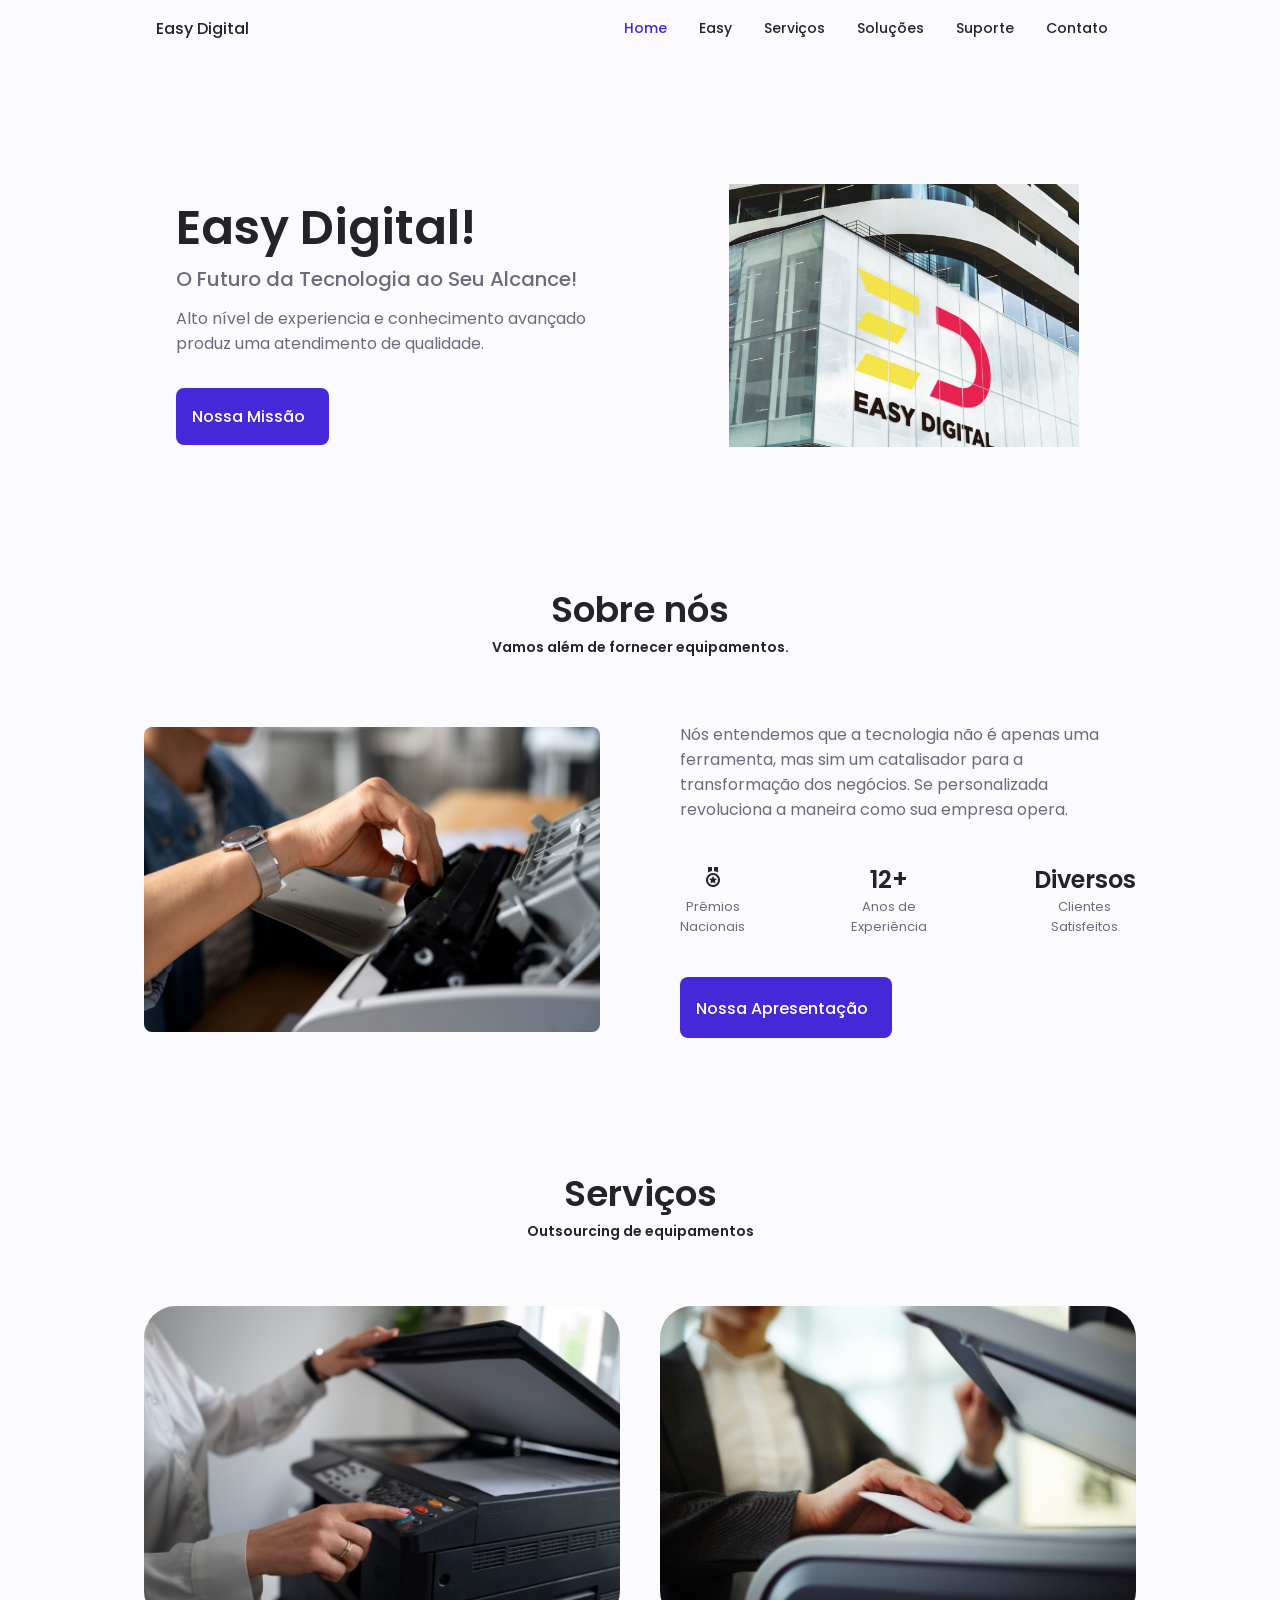
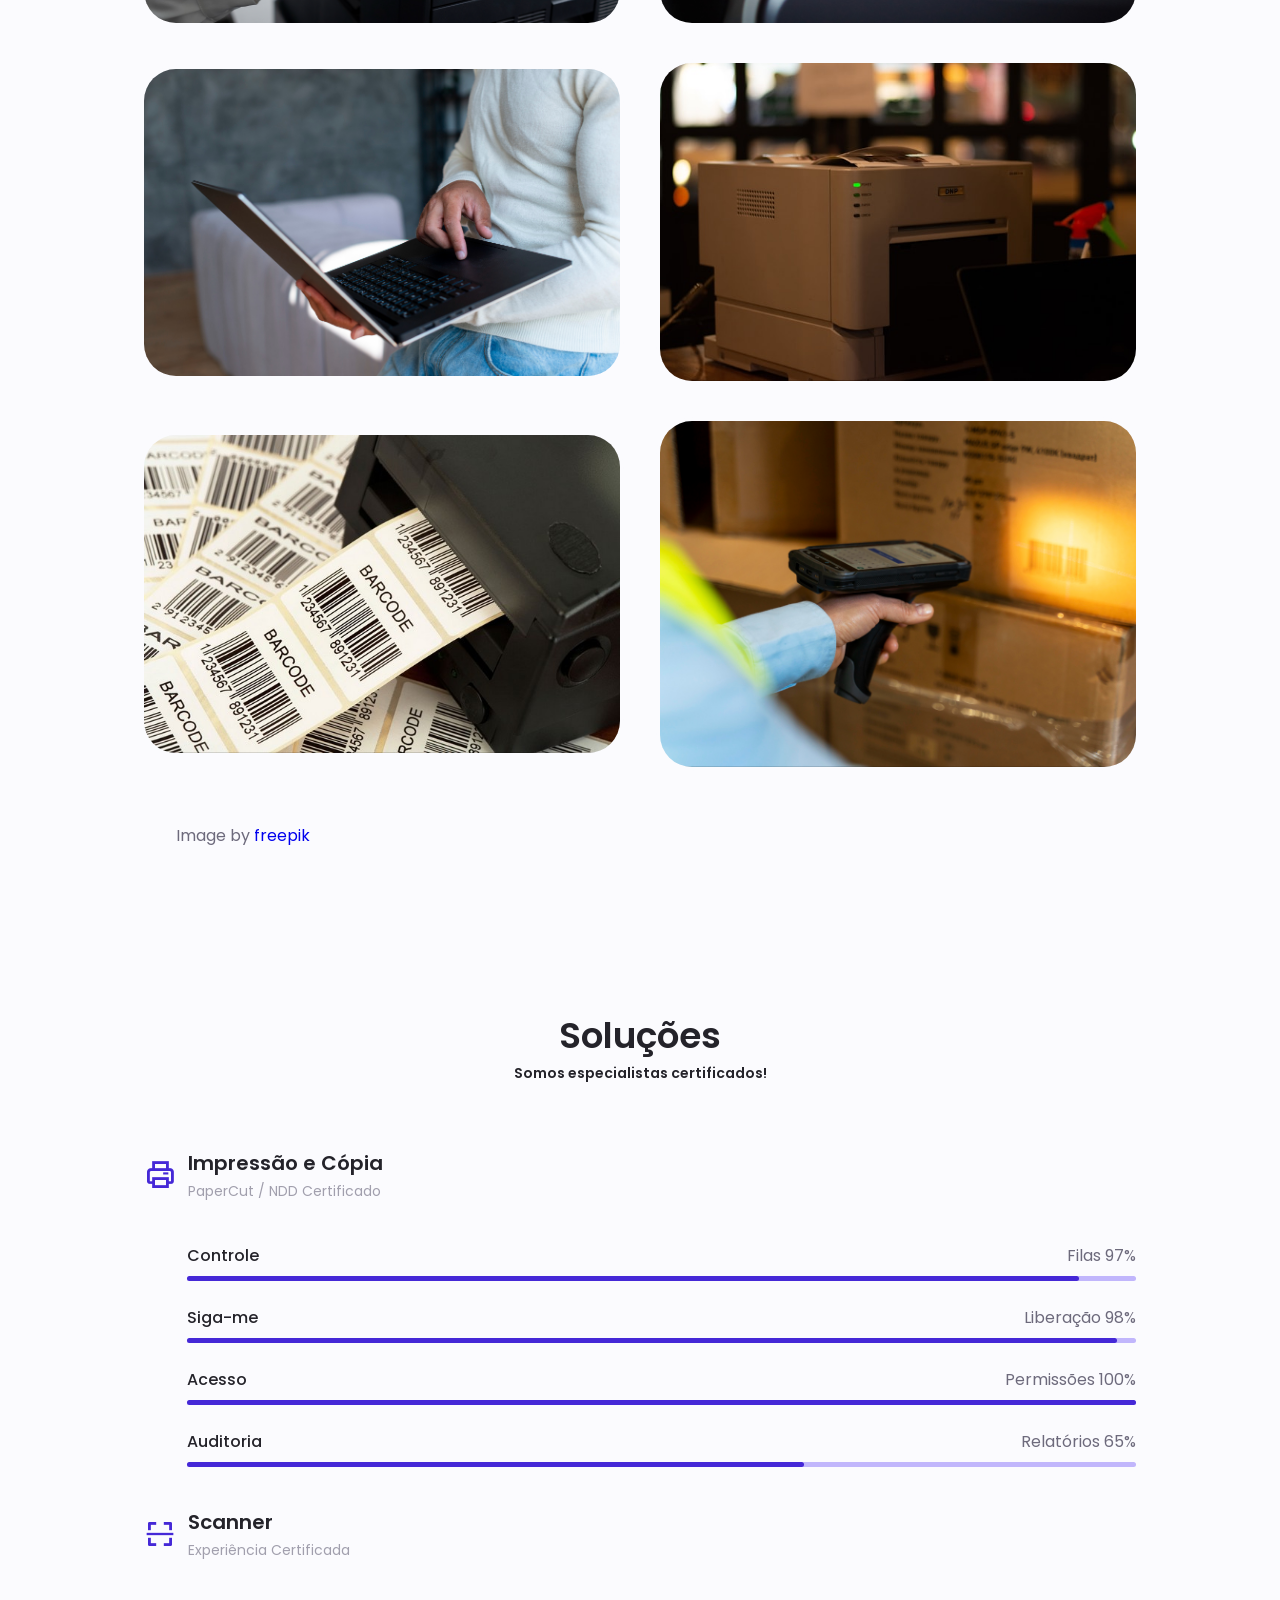
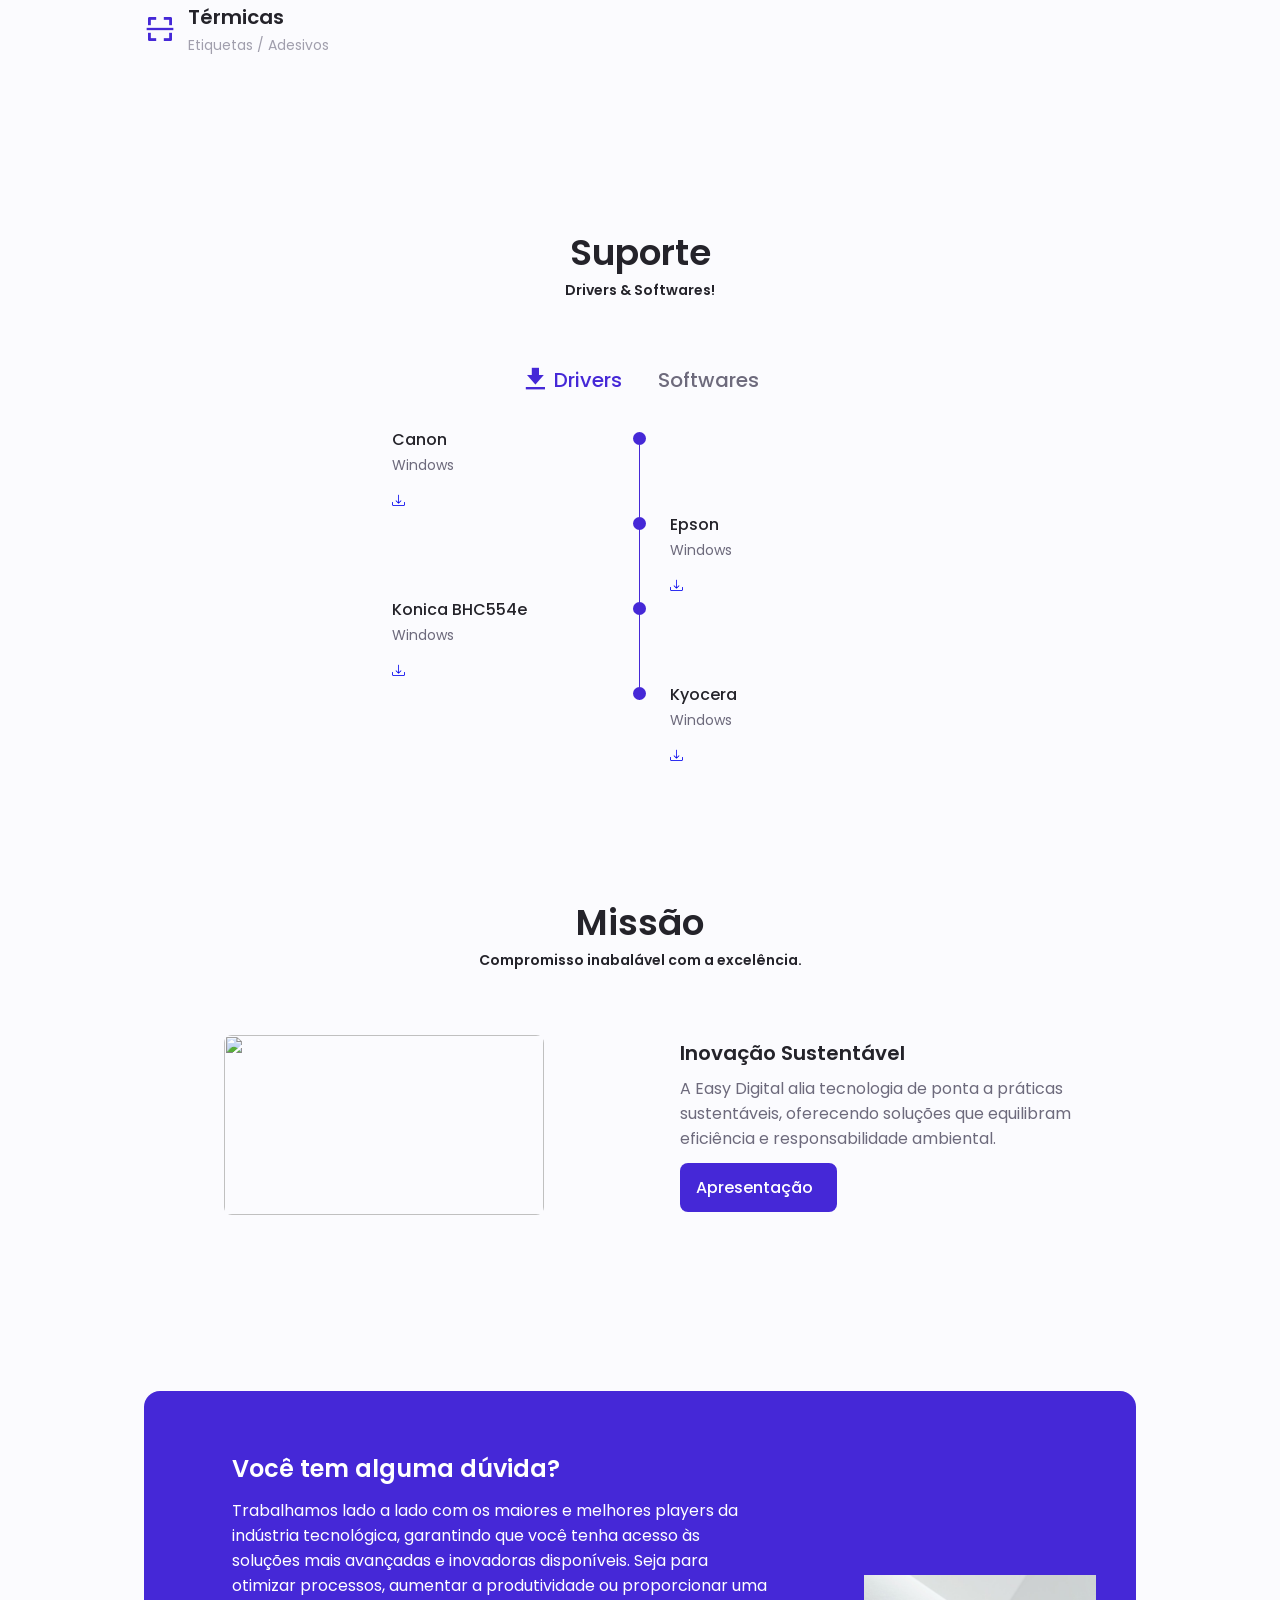
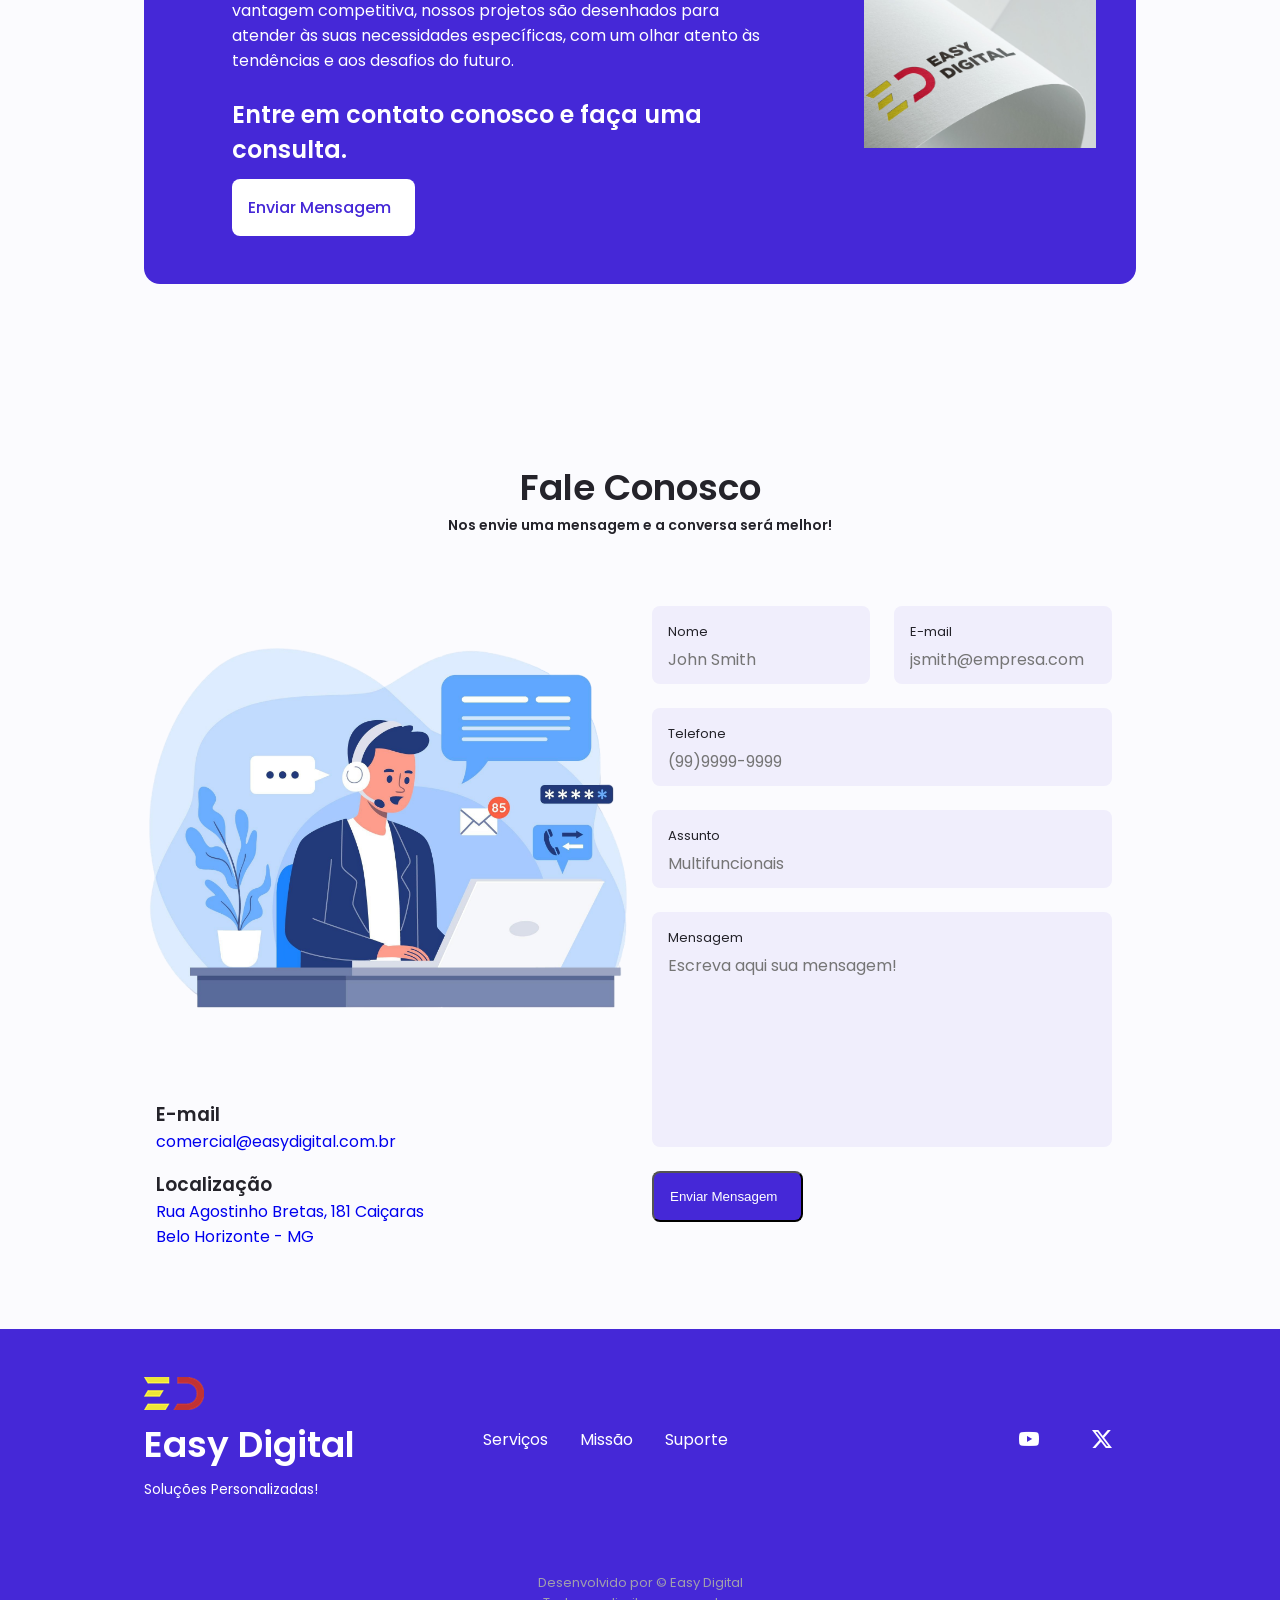
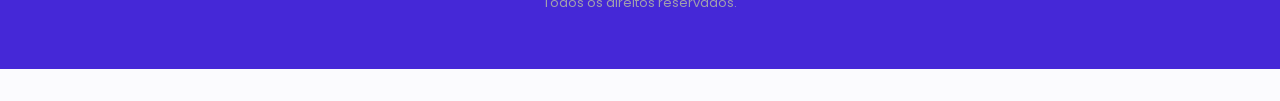
==== index.html @ 1db3d038 "Add files via upload" ====
<!DOCTYPE html>
<html lang="pt-br">

<head>
    <meta charset="UTF-8">
    <meta name="viewport" content="width=device-width, initial-scale=1.0">

    <!--==================== UNICONS - Bootstraps Icons & Boxicons ====================-->
    <link rel="stylesheet" href="https://unicons.iconscout.com/release/v4.0.0/css/line.css">
    <link rel="stylesheet" href="https://cdn.jsdelivr.net/npm/bootstrap-icons@1.11.3/font/bootstrap-icons.min.css" />
    <link rel="stylesheet" href="https://unpkg.com/boxicons@2.1.4/css/boxicons.min.css" />

    <!-- Scroll Reveal -->
    <script src="https://unpkg.com/scrollreveal"></script>

    <!--==================== SWIPER CSS ====================-->
    <link rel="stylesheet" href="assets/css/swiper-bundle.min.css">

    <!--==================== CSS ====================-->
    <link rel="stylesheet" href="assets/css/styles.css">

    <!-- Favicon do site -->
    <link rel="shortcut icon" href="assets/img/work/Easy-Digital-05-favicon-sem-fundo.png" />


    <title>Easy Digital</title>
</head>

<body>
    <!--==================== HEADER ====================-->
    <header id="header" class="header">
        <nav class="nav container">

            <a href="#" class="nav__logo align-items-center">
                Easy Digital
            </a>

            <div class="nav__menu" id="nav-menu">
                <ul class="nav__list grid">
                    <li class="nav__item">
                        <a href="#home" class="nav__link active-link" data-scroll-nav="0">
                            <i class="uil uil-estate nav__icon"></i>Home
                        </a>
                    </li>

                    <li class="nav__item">
                        <a href="#about" class="nav__link" data-scroll-nav="1">
                            <i class="uil uil-user nav__icon"></i>Easy
                        </a>
                    </li>

                    <li class="nav__item">
                        <a href="#service" class="nav__link" data-scroll-nav="2">
                            <i class="uil uil-briefcase nav__icon"></i>Serviços
                        </a>
                    </li>

                    <li class="nav__item">
                        <a href="#skills" class="nav__link" data-scroll-nav="3">
                            <i class="uil uil-file-alt nav__icon"></i>Soluções
                        </a>
                    </li>

                    <li class="nav__item">
                        <a href="#suporte" class="nav__link" data-scroll-nav="4">
                            <i class="uil uil-scenery nav__icon"></i>Suporte
                        </a>
                    </li>

                    <li class="nav__item">
                        <a href="#contact" class="nav__link" data-scroll-nav="5">
                            <i class="uil uil-scenery nav__icon"></i>Contato
                        </a>
                    </li>

                </ul>

                <i class="uil uil-times nav__close bx-spin" id="nav-close"></i>

            </div>

            <div class="nav__btns">

                <!-- Theme change button -->

                <i class="uil uil-moon change-theme" id="theme-button"></i>

                <div class="nav__toggle" id="nav-toggle">
                    <i class="uil uil-apps"> </i>
                </div>

            </div>
        </nav>
    </header>

    <!--==================== MAIN ====================-->
    <main class="main">
        <!--==================== HOME ====================-->
        <section id="home" class="home section" data-scroll-index="0">
            <div class="home__container container grid">
                <div class="home__content grid">
                    <div class="home__social">
                        <!-- <a href="http://linkedin.com/" target="_blank" class="home__social-icon">
                            <i class="uil uil-linkedin-alt"></i>
                        </a>
                        <a href="http://dribble.com" target="_blank" class="home__social-icon">
                            <i class="uil uil-dribbble"></i>
                        </a>
                        <a href="http://github.com" target="_blank" class="home__social-icon">
                            <i class="uil uil-github-alt"></i>
                        </a> -->
                    </div>

                    <div class="home__img">
                        <img src="assets/img/work/easy-fachada-predio.jpg" alt="">
                    </div>

                    <div class="home__data">
                        <h1 class="home__title">Easy Digital!</h1>

                        <h3 class="home__subtitle">O Futuro da Tecnologia ao Seu Alcance!</h3>

                        <p class="home__description">Alto nível de experiencia e conhecimento avançado produz uma
                            atendimento de qualidade.
                        </p>

                        <a href="#portfolio" class="button button--flex">
                            <span>Nossa Missão</span>
                            <i class="uil uil-message button__icon"></i>
                        </a>
                    </div>
                </div>
            </div>
        </section>

        <!--==================== ABOUT ====================-->
        <section id="about" class="about section" data-scroll-index="1">
            <h2 class="section__title">Sobre nós</h2>
            <h2 class="section__subtitle">Vamos além de fornecer equipamentos.</h2>

            <div class="about__container container grid">
                <img src="assets/img/troca-tonner-1000-667.jpg" alt="" class="about__img">

                <div class="about__data">
                    <p class="about__description">Nós entendemos que a tecnologia não é apenas uma ferramenta, mas sim
                        um catalisador para a transformação dos negócios. Se personalizada revoluciona a maneira como
                        sua empresa opera.
                    </p>

                    <div class="about__info">
                        <div>
                            <span class="about__info-title"><i class='bx bx-medal'></i></span>
                            <span class="about__info-name">Prêmios <br> Nacionais</span>
                        </div>

                        <div>
                            <span class="about__info-title">12+</span>
                            <span class="about__info-name">Anos de <br> Experiência</span>
                        </div>

                        <div>
                            <span class="about__info-title">Diversos</span>
                            <span class="about__info-name">Clientes <br> Satisfeitos</span>
                        </div>
                    </div>

                    <div class="about__buttons">
                        <a download="APRESENTAÇÃO EASY DIGITAL.ppsx" href="assets/files/APRESENTAÇÃO EASY DIGITAL.ppsx"
                            class="button button--flex"><span class=" bx-flashing-hover">
                                Nossa Apresentação<i class="uil uil-download-alt button__icon"></i></span>
                        </a>
                    </div>

                </div>
            </div>
        </section>

        <!--==================== SERVICE ====================-->
        <section id="service" class="service section" data-scroll-index="2">
            <h1 class="section__title">Serviços</h1>
            <h2 class="section__subtitle">Outsourcing de equipamentos</h2>

            <div class="service_container container grid">
                <div class="service-container">
                    <div class="service-box">
                        <img src="assets/img/woman-work-office-using-copy-freepik-1000.jpg" alt="">

                        <div class="service-Layer">
                            <h4>Multifuncionais</h4>
                            <P>Otimizam espaço e reduzem custos, unindo
                                impressão, cópia, e digitalização em um só
                                dispositivo. Eficiência e economia, escolha versátil prática e inteligente!
                            </P>
                            <i class="fa-solid fa-up-right-from-square"></i>
                        </div>
                    </div>

                    <div class="service-box">
                        <img src="assets/img/work-secretary-scanner-freepik-1000.jpg" alt="">
                        <div class="service-Layer">
                            <h4>Scanners</h4>
                            <P>Aumentam a produtividade, digitalizando
                                com rapidez e qualidade facilitando o arquivamento e a
                                organização de informações. Economia de espaço.</P>
                            <i class="fa-solid fa-up-right-from-square"></i>
                        </div>
                    </div>

                    <div class="service-box">
                        <img src="assets/img/close-up-standing-man-using-laptop-freepik-1000.jpg" alt="">
                        <div class="service-Layer">
                            <h4>Laptops</h4>
                            <P>Flexibilidade, autonomia, trabalho em qualquer lugar. Potentes e
                                versáteis, ideais para produtividade, estudos ou entretenimento, onde você
                                estiver. </P>
                            <i class="fa-solid fa-up-right-from-square"></i>
                        </div>
                    </div>

                    <div class="service-box">
                        <img src="assets/img/prasopchok-QH_SAEYJW8Y-unsplash-640.jpg" alt="">
                        <div class="service-Layer">
                            <h4>Impressoras</h4>
                            <P>Fundamentais para assegurar a produção de documentos com alta qualidade e
                                precisão. Elas
                                desempenham um papel essencial na manutenção da eficiência e organização.</P>
                            <i class="fa-solid fa-up-right-from-square"></i>
                        </div>
                    </div>

                    <div class="service-box">
                        <img src="assets/img/Impressora Etiq. de código de barras.jpg" alt="">
                        <div class="service-Layer">
                            <h4>Térmicas</h4>
                            <P>Impressora térmicas são essenciais para impressões rápidas e econômicas de
                                recibos e etiquetas,
                                sendo vital em varejo, logística e alimentação pelo baixo custo e
                                versatilidade.</P>
                            <i class="fa-solid fa-up-right-from-square"></i>
                        </div>
                    </div>

                    <div class="service-box">
                        <img src="assets/img/close-up-scanning-box-1000.jpg" alt="">
                        <div class="service-Layer">
                            <h4>Leitores</h4>
                            <P>Leitores de código de barras e QR code agilizam processos, melhoram a precisão em
                                vendas e
                                estoque, e facilitam pagamentos, tornando operações mais eficientes e seguras.
                            </P>
                            <i class="fa-solid fa-up-right-from-square"></i>
                        </div>
                    </div>
                </div>

                <span class="link-freepik">Image by <a href="https://www.freepik.com" target="_blank">
                        freepik</a>
                </span>

            </div>
        </section><!-- END / Service -->

        <!--==================== SKILLS ====================-->
        <section id="skills" class="skills section" data-scroll-index="3">
            <h1 class="section__title">Soluções</h1>
            <h2 class="section__subtitle">Somos especialistas certificados!</h2>

            <div class="skills__container container grid">
                <div>
                    <!--==================== SKILLS 1 ====================-->
                    <div class="skills__content skills__open">
                        <div class="skills__header">
                            <i class="bx bx-printer skills__icon"></i>

                            <div>
                                <h1 class="skills__title">Impressão e Cópia</h1>
                                <span class="skills__subtitle">PaperCut / NDD Certificado</span>
                            </div>

                            <i class="uil uil-angle-down skills__arrow"></i>
                        </div>

                        <div class="skills__list grid">
                            <div class="skills__data">
                                <div class="skills__titles">
                                    <h3 class="skills__name">Controle</h3>
                                    <span class="skills__number">Filas 97%</span>

                                </div>
                                <div class="skills__bar">
                                    <div class="skills__percentage skills__controle"></div>
                                </div>
                            </div>

                            <div class="skills__data">
                                <div class="skills__titles">
                                    <h3 class="skills__name">Siga-me</h3>
                                    <span class="skills__number">Liberação 98%</span>

                                </div>
                                <div class="skills__bar">
                                    <div class="skills__percentage skills__sigame"></div>
                                </div>
                            </div>

                            <div class="skills__data">
                                <div class="skills__titles">
                                    <h3 class="skills__name">Acesso</h3>
                                    <span class="skills__number">Permissões 100%</span>

                                </div>
                                <div class="skills__bar">
                                    <div class="skills__percentage skills__acesso"></div>
                                </div>
                            </div>

                            <div class="skills__data">
                                <div class="skills__titles">
                                    <h3 class="skills__name">Auditoria</h3>
                                    <span class="skills__number">Relatórios 65%</span>

                                </div>
                                <div class="skills__bar">
                                    <div class="skills__percentage skills__auditoria"></div>
                                </div>
                            </div>

                        </div>
                    </div>

                    <!--==================== SKILLS 2 ====================-->

                    <div class="skills__content skills__close">
                        <div class="skills__header">
                            <i class="bx bx-scan skills__icon"></i>

                            <div>
                                <h1 class="skills__title">Scanner</h1>
                                <span class="skills__subtitle">Experiência Certificada</span>
                            </div>

                            <i class="uil uil-angle-down skills__arrow"></i>
                        </div>

                        <div class="skills__list grid">
                            <div class="skills__data">
                                <div class="skills__titles">
                                    <h3 class="skills__name">Pasta</h3>
                                    <span class="skills__number">Agilidade 94%</span>

                                </div>
                                <div class="skills__bar">
                                    <div class="skills__percentage skills__pasta"></div>
                                </div>
                            </div>

                            <div class="skills__data">
                                <div class="skills__titles">
                                    <h3 class="skills__name">E-mail</h3>
                                    <span class="skills__number">Facilidade 83%</span>

                                </div>
                                <div class="skills__bar">
                                    <div class="skills__percentage skills__mail"></div>
                                </div>
                            </div>

                            <div class="skills__data">
                                <div class="skills__titles">
                                    <h3 class="skills__name">OCR</h3>
                                    <span class="skills__number">Localização Textual 38%</span>

                                </div>
                                <div class="skills__bar">
                                    <div class="skills__percentage skills__ocr"></div>
                                </div>
                            </div>

                            <div class="skills__data">
                                <div class="skills__titles">
                                    <h3 class="skills__name">Qualidade</h3>
                                    <span class="skills__number">Legibilidade 98%</span>

                                </div>
                                <div class="skills__bar">
                                    <div class="skills__percentage skills__qualidade"></div>
                                </div>
                            </div>

                        </div>
                    </div>

                    <!--==================== SKILLS 3 ====================-->

                    <div class="skills__content skills__close">
                        <div class="skills__header">
                            <i class="bx bx-scan skills__icon"></i>

                            <div>
                                <h1 class="skills__title">Térmicas</h1>
                                <span class="skills__subtitle">Etiquetas / Adesivos</span>
                            </div>

                            <i class="uil uil-angle-down skills__arrow"></i>
                        </div>

                        <div class="skills__list grid">
                            <div class="skills__data">
                                <div class="skills__titles">
                                    <h3 class="skills__name">Personalizado</h3>
                                    <span class="skills__number">Variedades 97%</span>
                                </div>

                                <div class="skills__bar">
                                    <div class="skills__percentage skills__personalizado"></div>
                                </div>
                            </div>

                            <div class="skills__data">
                                <div class="skills__titles">
                                    <h3 class="skills__name">Direta</h3>
                                    <span class="skills__number">Papel Térmico 88%</span>
                                </div>

                                <div class="skills__bar">
                                    <div class="skills__percentage skills__direta"></div>
                                </div>
                            </div>

                            <div class="skills__data">
                                <div class="skills__titles">
                                    <h3 class="skills__name">Códigos de Barra</h3>
                                    <span class="skills__number">Qualidade 100%</span>
                                </div>

                                <div class="skills__bar">
                                    <div class="skills__percentage skills__barra"></div>
                                </div>
                            </div>

                            <div class="skills__data">
                                <div class="skills__titles">
                                    <h3 class="skills__name">Etiquetas</h3>
                                    <span class="skills__number">Versatilidade 96%</span>
                                </div>

                                <div class="skills__bar">
                                    <div class="skills__percentage skills__etiquetas"></div>
                                </div>
                            </div>

                        </div>
                    </div>
                </div>
            </div>
        </section>

        <!--==================== QUALIFICATION ====================-->
        <section id="suporte" class="qualification section" data-scroll-index="4">
            <h1 class="section__title">Suporte</h1>
            <h2 class="section__subtitle">Drivers & Softwares!</h2>

            <div class="qualification__container container">
                <div class="qualification__tabs">
                    <div class="qualification__button button--flex qualification__active" data-target='#education'>
                        <i class="bx bxs-download qualification__icon"></i>
                        Drivers
                    </div>

                    <div class="qualification__button button--flex" data-target="#work">
                        <i class="uil uil-briefcase-alt qualification__icon"></i>
                        Softwares
                    </div>
                </div>

                <div class="qualification__sections">
                    <!--==================== QUALIFICATION CONTENT 1 ====================-->
                    <div class="qualification__content qualification__active" data-content id="education">
                        <!--==================== QUALIFICATION 1 ====================-->
                        <div class="qualification__data">
                            <div>
                                <h3 class="qualification__title">Canon</h3>
                                <span class="qualification__subtitle">Windows</span>
                                <div class="qualification__calendar">
                                    <a download="Canon_Canon_GPlus_PCL6_Driver_V300_32_64_00.exe"
                                        href="assets/files/drivers/Canon_GPlus_PCL6_Driver_V300_32_64_00.exe">
                                        <i class="bi bi-download"></i>
                                    </a>
                                </div>
                            </div>

                            <div>
                                <span class="qualification__rounder"></span>
                                <span class="qualification__line"></span>
                            </div>
                        </div>

                        <!--==================== QUALIFICATION 2 ====================-->
                        <div class="qualification__data">
                            <div></div>
                            <div>
                                <span class="qualification__rounder"></span>
                                <span class="qualification__line"></span>
                            </div>

                            <div>
                                <h3 class="qualification__title">Epson</h3>
                                <span class="qualification__subtitle">Windows</span>
                                <div class="qualification__calendar">
                                    <a download="Epson_WF6590_STD_X64_24703_AM"
                                        href="assets/files/drivers/Epson_WF6590_STD_X64_24703_AM.exe">
                                        <i class="bi bi-download"></i>
                                    </a>
                                </div>
                            </div>
                        </div>

                        <!--==================== QUALIFICATION 3 ====================-->
                        <div class="qualification__data">
                            <div>
                                <h3 class="qualification__title">Konica BHC554e</h3>
                                <span class="qualification__subtitle">Windows</span>
                                <div class="qualification__calendar">
                                    <a download="Konica_BHC554ePCL6_Win_x64_5400EN"
                                        href="files/drivers/Konica_BHC554ePCL6Winx64_5400EN.zip">
                                        <i class="bi bi-download"></i>
                                    </a>
                                </div>
                            </div>

                            <div>
                                <span class="qualification__rounder"></span>
                                <span class="qualification__line"></span>
                            </div>
                        </div>

                        <!--==================== QUALIFICATION 4 ====================-->
                        <div class="qualification__data">
                            <div></div>
                            <div>
                                <span class="qualification__rounder"></span>
                                <!-- <span class="qualification__line"></span> -->
                            </div>

                            <div>
                                <h3 class="qualification__title">Kyocera</h3>
                                <span class="qualification__subtitle">Windows</span>
                                <div class="qualification__calendar">
                                    <a download="Kyocera_KX841716" href="assets/files/drivers/Kyocera_KX841716.zip">
                                        <i class="bi bi-download"></i>
                                    </a>
                                </div>
                            </div>
                        </div>
                    </div>

                    <!--==================== QUALIFICATION CONTENT 2 ====================-->
                    <div class="qualification__content" data-content id="work">
                        <!--==================== QUALIFICATION 1 ====================-->
                        <div class="qualification__data">
                            <div>
                                <h3 class="qualification__title">Anydesk</h3>
                                <span class="qualification__subtitle">Acesso Remoto</span>
                                <div class="qualification__calendar">
                                    <a download="AnyDesk.exe" href="assets/files/softwares/AnyDesk.exe">
                                        <i class="bi bi-braces-asterisk"></i>
                                    </a>
                                </div>
                            </div>

                            <div>
                                <span class="qualification__rounder"></span>
                                <span class="qualification__line"></span>
                            </div>
                        </div>

                        <!--==================== QUALIFICATION 2 ====================-->
                        <div class="qualification__data">
                            <div></div>
                            <div>
                                <span class="qualification__rounder"></span>
                                <span class="qualification__line"></span>
                            </div>

                            <div>
                                <h3 class="qualification__title">TeamViewer</h3>
                                <span class="qualification__subtitle">Acesso Remoto</span>
                                <div class="qualification__calendar">
                                    <a download="TeamViewer_Setup_x64.exe"
                                        href="assets/files/softwares/TeamViewer_Setup_x64.exe">
                                        <i class="bi bi-braces-asterisk"></i>
                                    </a>
                                </div>
                            </div>
                        </div>

                        <!--==================== QUALIFICATION 3 ====================-->
                        <div class="qualification__data">
                            <div>
                                <h3 class="qualification__title">Canon Viewer</h3>
                                <span class="qualification__subtitle">Acesso Painel</span>
                                <div class="qualification__calendar">
                                    <a download="Canon_remote_op_view-v240.exe"
                                        href="files/softwares/Canon_remoteopview-v240.exe">
                                        <i class="bi bi-braces-asterisk"></i>
                                    </a>
                                </div>
                            </div>

                            <div>
                                <span class="qualification__rounder"></span>
                                <span class="qualification__line"></span>
                            </div>
                        </div>

                        <!--==================== QUALIFICATION 4 ====================-->
                        <div class="qualification__data">
                            <div></div>
                            <div>
                                <span class="qualification__rounder"></span>
                                <!-- <span class="qualification__line"></span> -->
                            </div>

                            <div>
                                <h3 class="qualification__title">Rufus</h3>
                                <span class="qualification__subtitle">Formatar PenDrive</span>
                                <div class="qualification__calendar">
                                    <a download="rufus-4.5p.exe" href="assets/files/softwares/rufus-4.5p.exe">
                                        <i class="bi bi-braces-asterisk"></i>
                                    </a>
                                </div>
                            </div>
                        </div>
                    </div>
                </div>
            </div>
        </section>

        <!--==================== PORTFOLIO ====================-->
        <section id="portfolio" class="portfolio section" data-scroll-index="6">

            <h1 class="section__title">Missão</h1>
            <h2 class="section__subtitle">Compromisso inabalável com a excelência.</h2>

            <div class="portfolio__container container swiper-container">
                <div class="swiper-wrapper">
                    <!--==================== PORTFOLIO 1 ====================-->

                    <div class="portfolio__content grid swiper-slide">
                        <img src="assets/img/mission/green-recycle-symbol-highlighted-digital-workspace-promoting-ecofriendly-policies.png"
                            alt="" class="portfolio__img">

                        <div class="portfolio_">
                            <h3 class="portfolio__title">Inovação Sustentável</h3>
                            <p class="portfolio__description">A Easy Digital alia tecnologia de ponta a práticas
                                sustentáveis, oferecendo soluções que equilibram eficiência e responsabilidade
                                ambiental.</p>
                            <a download="APRESENTAÇÃO EASY DIGITAL.ppsx"
                                href="assets/files/APRESENTAÇÃO EASY DIGITAL.ppsx"
                                class="button button--flex button--small portfolio__button">
                                Apresentação
                                <i class="uil uil-arrow-right button__icon"></i>
                            </a>
                        </div>
                    </div>

                    <!--==================== PORTFOLIO 2 ====================-->

                    <div class="portfolio__content grid swiper-slide">
                        <img src="assets/img/mission/suporte.png" alt="" class="portfolio__img">

                        <div class="portfolio_">
                            <h3 class="portfolio__title">Suporte Técnico Dedicado</h3>
                            <p class="portfolio__description">Nossa equipe técnica garante precisão e agilidade,
                                antecipando e resolvendo qualquer necessidade com expertise e comprometimento.</p>
                            <a download="APRESENTAÇÃO EASY DIGITAL.ppsx"
                                href="assets/files/APRESENTAÇÃO EASY DIGITAL.ppsx"
                                class="button button--flex button--small portfolio__button">
                                Apresentação
                                <i class="uil uil-arrow-right button__icon"></i>
                            </a>
                        </div>
                    </div>

                    <!--==================== PORTFOLIO 3 ====================-->

                    <div class="portfolio__content grid swiper-slide">
                        <img src="assets/img/mission/atendimento.jpg" alt="" class="portfolio__img">

                        <div class="portfolio_">
                            <h3 class="portfolio__title">Atendimento Personalizado</h3>
                            <p class="portfolio__description">Cada cliente é único. Com atendimento pautado
                                por uma compreensão profunda de suas demandas para soluções sob medida confiante.</p>
                            <a download="APRESENTAÇÃO EASY DIGITAL.ppsx"
                                href="assets/files/APRESENTAÇÃO EASY DIGITAL.ppsx"
                                class="button button--flex button--small portfolio__button">
                                Apresentação
                                <i class="uil uil-arrow-right button__icon"></i>
                            </a>
                        </div>
                    </div>
                </div>

                <!-- add arrows-->
                <div class="swiper-button-next">
                    <i class="uil uil-angle-right-b swiper-portfolio-icon"></i>
                </div>

                <div class="swiper-button-prev">
                    <i class="uil uil-angle-left-b swiper-portfolio-icon"></i>
                </div>

                <!-- Add Pagination -->
                <div class="swiper-pagination"></div>

            </div>
        </section>

        <!--==================== PROJECT IN MIND ====================-->
        <section id="project" class="project section">
            <div class="project__bg">
                <div class="project__container container grid">
                    <div class="project__data">
                        <h2 class="project__title">Você tem alguma dúvida?</h2>
                        <p class="project__description">Trabalhamos lado a lado com os maiores e melhores players da
                            indústria tecnológica, garantindo que você tenha acesso às soluções mais avançadas e
                            inovadoras disponíveis. Seja para otimizar processos, aumentar a produtividade ou
                            proporcionar uma vantagem competitiva, nossos projetos são desenhados para atender às suas
                            necessidades específicas, com um olhar atento às tendências e aos desafios do futuro.</p>
                        <h2 class="project__title">Entre em contato conosco e faça uma consulta.</h2>
                        <a href="#contact" class="button button--flex button--white">Enviar Mensagem
                            <i class="uil uil-message project__icon button__icon"></i></a>
                    </div>

                    <img src="assets/img/work/easy-timbrado-color.jpg" alt="" class="project__img">

                </div>
            </div>
        </section>

        <!--==================== CONTACT ME ====================-->
        <section id="contact" class="contact section" data-scroll-index="5">
            <h2 class="section__title">Fale Conosco</h2>
            <h2 class="section__subtitle">Nos envie uma mensagem e a conversa será melhor!</h2>

            <div class="contact__container container grid">
                <div class="local">
                    <!--  -->
                    <div class="contact__information">
                        <img src="assets/img/suporte-ao-cliente-de-ilustracao-de-design-plano-sem-fundo.png" alt="">
                    </div>

                    <div class="contact__information">
                        <i class="uil uil-envelope contact__icon"></i>
                        <div>
                            <a href="mailto:comercial@easydigital.com.br?subject=Enviado do site">
                                <h3 class="contact__title">E-mail</h3>
                                <span class="contatc__subtitle">comercial@easydigital.com.br</span>
                            </a>
                        </div>
                    </div>

                    <div class="contact__information">
                        <i class="uil uil-map-marker contact__icon"></i>
                        <div>
                            <a href="https://maps.app.goo.gl/uymXz195DUjPNZXu7" target="_blank" rel="noopener">
                                <h3 class="contact__title">Localização</h3>
                                <span class="contatc__subtitle">Rua Agostinho Bretas, 181 Caiçaras <br>Belo Horizonte -
                                    MG</span>
                            </a>
                        </div>
                    </div>
                </div>

                <div class="form">
                    <form action="" class="contact-form grid" id="contact-form">
                        <div class="contact__inputs grid">
                            <div class="contact__content form-group">
                                <label for="user_name" class="contact__label form-label">Nome</label>
                                <input id="user_name" type="text" class="contact__input form-control" name="user_name"
                                    placeholder="John Smith" required>
                            </div>

                            <div class="contact__content form-group">
                                <label for="user_email" class="contact__label form-label">E-mail</label>
                                <input id="user_email" type="email" class="contact__input form-control"
                                    name="user_email" placeholder="jsmith@empresa.com" required>
                            </div>
                        </div>

                        <div class="contact__content form-group">
                            <label for="user_phone" class="contact__label form-label">Telefone</label>
                            <input id="user_phone" type="text" class="contact__input form-control" name="user_phone"
                                placeholder="(99)9999-9999" required>
                        </div>

                        <div class="contact__content form-group">
                            <label for="user_subject" class="contact__label form-label">Assunto</label>
                            <input id="user_subject" type="text" class="contact__input form-control" name="user_subject"
                                placeholder="Multifuncionais" required>
                        </div>

                        <div class="contact__content form-group">
                            <label for="user_message" class="contact__label form-label">Mensagem</label>
                            <textarea id="user_message" cols="0" rows="7" class="contact__input form-control"
                                name="user_message" placeholder="Escreva aqui sua mensagem!" required></textarea>
                        </div>

                        <div>
                            <button class="button button--flex" type="submit">
                                Enviar Mensagem
                                <i class="uil uil-message button__icon"></i>
                            </button>
                        </div>
                        <p id="contact-message" class="contact-message"></p>
                    </form>
                </div>
            </div>
        </section>

    </main>

    <!--==================== FOOTER ====================-->
    <footer class="footer">
        <div class="footer__bg">
            <div class="footer__container container grid">
                <div>
                    <img src="assets/img/work/Easy_Digital-05-navbar-brand-sem-fundo.png" alt="">
                    <h1 class="footer__title">Easy Digital</h1>
                    <span class="footer__subtitle">Soluções Personalizadas!</span>
                </div>

                <ul class="footer__links">
                    <li>
                        <a href="#service" class="footer__link">Serviços</a>
                    </li>

                    <li>
                        <a href="#portfolio" class="footer__link">Missão</a>
                    </li>

                    <li>
                        <a href="#suporte" class="footer__link">Suporte</a>
                    </li>
                </ul>

                <div class="footer__socials">
                    <a href="http://yoytube.com" target="_blank" rel="noopener" class="footer__social">
                        <i class="bi bi-youtube"></i>
                    </a>

                    <a href="http://instagram.com" target="_blank" rel="noopener" class="footer__social">
                        <i class="uil uil-instagram"></i>
                    </a>

                    <a href="http://x.com/" target="_blank" rel="noopener" class="footer__social">
                        <i class="bi bi-twitter-x"></i>
                    </a>

                </div>
            </div>

            <p class="footer__copy">Desenvolvido por &#169; Easy Digital
                <br>
                Todos os direitos reservados.
            </p>
        </div>
    </footer>

    <!--==================== SCROLL TOP ====================-->
    <a href="#" class="scrollup" id="scroll-up">
        <i class="uil uil-arrow-up scrollup__icon"></i>
    </a>

    <!--==================== SWIPER JS ====================-->
    <script src="assets/js/swiper-bundle.min.js"></script>

    <!--==================== Bootstrap JS ====================-->
    <script src="https://cdn.jsdelivr.net/npm/bootstrap@5.3.3/dist/js/bootstrap.bundle.min.js"
        integrity="sha384-YvpcrYf0tY3lHB60NNkmXc5s9fDVZLESaAA55NDzOxhy9GkcIdslK1eN7N6jIeHz" crossorigin="anonymous"
        type="text/javascript"></script>

    <!--==================== JQuery  ====================-->
    <script src="https://ajax.googleapis.com/ajax/libs/jquery/3.7.1/jquery.min.js"></script>

    <!--==================== JS email ====================-->
    <script type="text/javascript" src="https://cdn.jsdelivr.net/npm/@emailjs/browser@4/dist/email.min.js"></script>

    <!--==================== Máscara de formulário ====================-->
    <script src="https://cdnjs.cloudflare.com/ajax/libs/jquery.mask/1.14.16/jquery.mask.min.js"
        type="text/javascript"></script>

    <!--==================== ScrollIt ====================-->
    <script src="assets/js/scrollIt.min.js"></script>

    <!--==================== MAIN JS ====================-->
    <script src="assets/js/main.js"></script>

</body>

</html>
---- assets/css/styles.css ----
/*==================== GOOGLE FONTS ====================*/
@import url('https://fonts.googleapis.com/css2?family=Poppins:wght@400;500;600&display=swap');

/*==================== VARIABLES CSS ====================*/
:root {
    --header-height: 2rem;

    /*========== Colors ==========*/
    /* Change favorite color */
    --hue-color: 250;
    /*Purple 250 - Green 142 - Blue 230 - Pink 340*/

    /* HSL color mode */
    --first-color: hsl(var(--hue-color), 69%, 50%);
    --first-color-second: hsl(var(--hue-color), 69%, 61%);
    --first-color-alt: hsl(var(--hue-color), 57%, 53%);
    --first-color-lighter: hsl(var(--hue-color), 92%, 85%);
    --title-color: hsl(var(--hue-color), 9%, 15%);
    --text-color: hsl(var(--hue-color), 8%, 45%);
    --text-color-light: hsl(var(--hue-color), 8%, 65%);
    --input-color: hsl(var(--hue-color), 70%, 96%);
    --body-color: hsl(var(--hue-color), 60%, 99%);
    --container-color: hsl(var(--hue-color), 100%, 98%);
    --scroll-bar-color: hsl(var(--hue-color), 12%, 90%);
    --scroll-thumb-color: hsl(var(--hue-color), 12%, 80%);
    --color-service: #59b2f4;

    /*========== Font and typography ==========*/
    --body-font: 'Poppins', sans-serif;

    /* .5rem = 8px, 1rem = 16px, 1.5rem = 24px ... */
    --big-font-size: 2rem;
    --h1-font-size: 1.5rem;
    --h2-font-size: 1.25rem;
    --h3-font-size: 1.125rem;
    --normal-font-size: .938rem;
    --small-font-size: .813rem;
    --smaller-font-size: .75rem;

    /*========== Font weight ==========*/
    --font-medium: 500;
    --font-semi-bold: 600;

    /*========== Margens Bottom ==========*/
    /* .25rem = 4px, .5rem = 8px, .75rem = 12px ... */
    --mb-0-25: .25rem;
    --mb-0-5: .5rem;
    --mb-0-75: .75rem;
    --mb-1: 1rem;
    --mb-1-5: 1.5rem;
    --mb-2: 2rem;
    --mb-2-5: 2.5rem;
    --mb-3: 3rem;

    /*========== z index ==========*/
    --z-tooltip: 10;
    --z-fixed: 100;
    --z-modal: 1000;
}

/* Font size for large devices */
@media screen and (min-width: 968px) {
    :root {
        --big-font-size: 3rem;
        --h1-font-size: 2.25rem;
        --h2-font-size: 1.5rem;
        --h3-font-size: 1.25rem;
        --normal-font-size: 1rem;
        --small-font-size: .875rem;
        --smaller-font-size: .813rem;
    }
}

/*========== Variables Dark theme ==========*/
body.dark-theme {
    /* HSL color mode */
    --first-color-second: hsl(var(--hue-color), 30%, 8%);
    --title-color: hsl(var(--hue-color), 8%, 95%);
    --text-color: hsl(var(--hue-color), 8%, 45%);
    --text-color-light: hsl(var(--hue-color), 8%, 75%);
    --input-color: hsl(var(--hue-color), 29%, 16%);
    --body-color: hsl(var(--hue-color), 28%, 12%);
    --container-color: hsl(var(--hue-color), 29%, 16%);
    --scroll-bar-color: hsl(var(--hue-color), 12%, 48%);
    --scroll-thumb-color: hsl(var(--hue-color), 12%, 36%);
}


/*========== Button Dark/Light ==========*/
.nav__btns {
    display: flex;
    align-items: center;

}

.change-theme {
    font-size: 1.25rem;
    color: var(--title-color);
    margin-right: var(--mb-1);
    cursor: pointer;
}

.change-theme:hover {
    color: var(--first-color);
}



/*==================== BASE ====================*/
* {
    box-sizing: border-box;
    padding: 0;
    margin: 0;
}

html {
    scroll-behavior: smooth;
}

body {
    margin: 0 0 var(--header-height) 0;
    font-family: var(--body-font);
    font-size: var(--normal-font-size);
    background-color: var(--body-color);
    color: var(--text-color);
}

h1,
h2,
h3,
h4 {
    color: var(--title-color);
    font-weight: var(--font-semi-bold);
}

ul {
    list-style: none;
}

a {
    text-decoration: none;
}

img {
    max-width: 100%;
    height: auto;
}

/*==================== REUSABLE CSS CLASSES ====================*/
.section {
    padding: 2rem 0 4rem;
    overflow: hidden;
}

.section__title {
    font-size: var(--h1-font-size);
}

.section__subtitle {
    display: block;
    font-size: var(--small-font-size);
    margin-bottom: var(--mb-3);
}

.section__title,
.section__subtitle {
    text-align: center;
}

/*==================== LAYOUT ====================*/
.container {
    max-width: 991.98px;
    margin-left: var(--mb-1-5);
    margin-right: var(--mb-1-5);
}

.grid {
    display: grid;
    gap: 1.5rem;
}

.header {
    width: 100%;
    position: fixed;
    bottom: 0;
    left: 0;
    z-index: var(--z-fixed);
    background-color: var(--body-color);
}

/*==================== NAV ====================*/

.nav {
    max-width: 968px;
    height: var(--header-height);
    display: flex;
    justify-content: space-between;
    align-items: center;
}

.nav__logo,
.nav__toggle {
    color: var(--title-color);
    font-weight: var(--font-medium);
}

.nav__logo:hover {
    color: var(--first-color)
}

.nav__toggle {
    font-size: 1.1rem;
    cursor: pointer;

    &:hover {
        color: var(--first-color);
    }
}

@media screen and (max-width: 767px) {
    .nav__menu {
        position: fixed;
        bottom: -100%;
        left: 0;
        width: 100%;
        background-color: var(--body-color);
        padding: 2rem, 1.5rem, 4rem;
        box-shadow: 0 -1px 4px rgba(0, 0, 0, .15);
        border-radius: 1.5rem 1.5rem 0 0;
        transition: .3s;
    }
}

.nav__list {
    grid-template-columns: repeat(3, 1fr);
    gap: 2rem;
}

.nav__link {
    display: flex;
    flex-direction: column;
    align-items: center;
    font-size: var(--small-font-size);
    color: var(--title-color);
    font-weight: var(--font-medium);

    &:hover {
        color: var(--first-color);
    }
}

.nav__icon {
    font-size: 1.2rem;
}

.nav__close {
    position: absolute;
    right: 1.3rem;
    bottom: .5rem;
    font-size: 1.5rem;
    cursor: pointer;
    color: var(--first-color);

    &:hover {
        color: var(--first-color-alt)
    }
}

/* show menu */
.show-menu {
    bottom: 0
}

/* Active link */
.active-link {
    color: var(--first-color);
}

/* Change background header */
.scroll-header {
    box-shadow: 0 -1px 4px rgba(0, 0, 0, .25);
}

/*==================== HOME ====================*/
.home__container {
    gap: 1rem;
}

.home__content {
    grid-template-columns: .5fr 3fr;
    padding-top: 3.5rem;
    align-items: center;
}

.home__social {
    display: grid;
    grid-template-columns: max-content;
    row-gap: 1rem;
}

.home__social-icon {
    font-size: 1.25rem;
    color: var(--first-color);

    &:hover {
        color: var(--first-color-alt)
    }
}

.home__img {
    width: 300px;
    border-radius: 50%;
}

.home__data {
    grid-column: 1/3;
}

.home__title {
    font-size: var(--big-font-size);
}

.home__subtitle {
    font-size: var(--h3-font-size);
    color: var(--text-color);
    font-weight: var(--font-medium);
    margin-bottom: var(--mb-0-75);
}

.home__description {
    margin-bottom: var(--mb-2);
}

.home__scroll-button {
    color: var(--first-color);
    transition: 3s;

    &:hover {
        transform: translateY(0.25rem);
    }
}

.home__scroll-mouse {
    font-size: 2rem;
}

.home__scroll-name {
    font-size: var(--small-font-size);
    color: var(--title-color);
    font-weight: var(--font-medium);
    margin-right: var(--mb-0-25);
}

.home__scroll-arrow {
    font-size: 1.25rem;
}

/*==================== BUTTONS ====================*/

.button {
    display: inline-block;
    background-color: var(--first-color);
    color: #FFFF;
    padding: 1rem;
    border-radius: .5rem;
    font-weight: var(--font-medium);

    &:hover {
        background-color: var(--first-color-alt);
    }
}

.button__icon {
    font-size: 1.2rem;
    margin-left: var(--mb-0-5);
    transition: .3s;
}

.button--white {
    background-color: #FFF;
    color: var(--first-color);

    &:hover {
        background-color: var(--first-color-alt);
        color: #FFF;
    }
}

.button--flex {
    display: inline-flex;
    align-items: center;
    transition: .3s;
}

.button--small {
    padding: .75rem 1rem;
}

.button--link {
    padding: 0;
    background-color: transparent;
    color: var(--first-color);

    &:hover {
        background-color: transparent;
        color: var(--first-color-alt);
    }
}

/*==================== ABOUT ====================*/
.about__img {
    width: 550px;
    border-radius: .5rem;
    justify-self: center;
    align-self: center;
}

.about__description {
    text-align: center;
    margin-bottom: var(--mb-2-5);
}

.about__info {
    display: flex;
    justify-content: space-evenly;
    margin-bottom: var(--mb-2-5);
}

.about__info-title {
    font-size: var(--h2-font-size);
    font-weight: var(--font-semi-bold);
    color: var(--title-color);
}

.about__info-name {
    font-size: var(--smaller-font-size);
}

.about__info-title,
.about__info-name {
    display: block;
    text-align: center;
}

.about__buttons {
    display: flex;
    justify-content: center;
}

/*===================== Serviços ======================*/
.service {
    min-height: 100vh;
}

.service_title {
    font-size: var(--big-font-size);
    text-align: center;
}

.service-container {
    display: grid;
    grid-template-columns: repeat(2, 1fr);
    align-items: center;
    gap: 2.5rem;
}

.service-container .service-box {
    position: relative;
    border-radius: 2rem;
    box-shadow: 0 0 .5rem var(--body-color);
    overflow: hidden;
    display: flex;
    align-items: center;
}

.service-box img {
    width: 100%;
    transition: .5s ease;
}

.service-box:hover img {
    transform: scale(1.3);
    opacity: 0.5;
}

.service-box .service-Layer {
    position: absolute;
    bottom: 0;
    left: 0;
    width: 100%;
    height: 100%;
    background: linear-gradient(rgba(0, 0, 0, 0.3), var(--color-service));
    display: flex;
    justify-content: center;
    align-items: center;
    flex-direction: column;
    text-align: center;
    padding: 0 1.5rem;
    transform: translateY(100%);
    transition: .5s ease;
}

.service-box:hover .service-Layer {
    transform: translateY(0);
}

.service-Layer h4 {
    font-size: var(--font-medium);
    color: #FFF;
}

.service-Layer p {
    font-size: var(--smaller-font-size);
    color: #FFF;
    margin-bottom: 0;
}

.service-Layer a {
    display: inline-flex;
    justify-content: center;
    align-items: center;
    width: 5rem;
    height: 5rem;
    background: var(--text--color);
    border-radius: 50%;
}

.service-Layer a i {
    font-size: 2rem;
    color: var(--first-color);
}

/*======================================= Responsive Section Services =======================================*/

@media (max-width: 666.98px) {
    .service-container {
        grid-template-columns: repeat(2, 1fr);
    }

    .service-Layer h4 {
        font-size: .8rem;
    }

    .service-Layer p {
        display: none;
    }
}

@media (min-width: 667px) {
    .service-container {
        grid-template-columns: repeat(2, 1fr);
    }

    .service-Layer h4 {
        font-size: 1.4rem;
    }

    .service-Layer p {
        font-size: 0.9rem;
    }
}

@media (min-width: 991.98px) {
    .service-container {
        grid-template-columns: repeat(2, 1fr);
    }

    .service-Layer h4 {
        font-size: 3rem;
    }

    .service-Layer p {
        font-size: 1.3rem;
    }
}


@media (max-width: 1199.98px) {
    .service {
        padding-bottom: 7rem;
    }
}

@media (min-width: 1199.98px) {
    .service-Layer h4 {
        font-size: 2rem;
    }

    .service-Layer p {
        font-size: 1rem;
    }
}

@media (min-width: 1299.98px) {
    .service-Layer h4 {
        font-size: 2.25rem;
    }

    .service-Layer p {
        font-size: 1.2rem;
    }
}

.service .link-freepik {
    padding: 2rem;
}

/*==================== SKILLS ====================*/

.skills__container {
    row-gap: 0;
}

.skills__header {
    display: flex;
    align-items: center;
    margin-bottom: var(--mb-2-5);
    cursor: pointer;
}

.skills__icon,
.skills__arrow {
    font-size: 2rem;
    color: var(--first-color);
}

.skills__icon {
    margin-right: var(--mb-0-75);
}

.skills__title {
    font-size: var(--h3-font-size);
}

.skills__subtitle {
    font-size: var(--small-font-size);
    color: var(--text-color-light);
}

.skills__arrow {
    margin-left: auto;
    transition: .4s;
}

.skills__list {
    row-gap: 1.5rem;
    padding-left: 2.7rem;
}

.skills__titles {
    display: flex;
    justify-content: space-between;
    margin-bottom: var(--mb-0-5)
}

.skills__name {
    font-size: var(--normal-font-size);
    font-weight: var(--font-medium);
}

.skills__bar,
.skills__percentage {
    height: 5px;
    border-radius: .25rem;
}

.skills__bar {
    background-color: var(--first-color-lighter);
}

.skills__percentage {
    display: block;
    background-color: var(--first-color);
}

.skills__html {
    width: 100%;
}

.skills__close .skills__list {
    height: 0;
    overflow: hidden;
}

.skills__open .skills__list {
    height: max-content;
    margin-bottom: var(--mb-2-5);
}

.skills__open .skills__arrow {
    transform: rotate(-180deg);
}

.skills__controle {
    width: 94%;
}

.skills__sigame {
    width: 98%;
}

.skills__acesso {
    width: 100%;
}

.skills__auditoria {
    width: 65%;
}

.skills__pasta {
    width: 94%;
}

.skills__mail {
    width: 83%;
}

.skills__ocr {
    width: 38%;
}

.skills__qualidade {
    width: 98%;
}

.skills__personalizado {
    width: 97%;
}

.skills__direta {
    width: 88%;
}

.skills__codigo {
    width: 100%;
}

.skills__etiquetas {
    width: 96%;
}

/*==================== QUALIFICATION ====================*/
.qualification__tabs {
    display: flex;
    justify-content: space-evenly;
    margin-bottom: var(--mb-2)
}

.qualification__button {
    font-size: var(--h3-font-size);
    font-weight: var(--font-medium);
    cursor: pointer;

    &:hover {
        color: var(--first-color);
    }
}

.qualification__icon {
    font-size: 1.8rem;
    margin-right: var(--mb-0-25);
}

.qualification__data {
    display: grid;
    grid-template-columns: 1fr max-content 1fr;
    column-gap: 1.5rem;
}

.qualification__title {
    font-size: var(--normal-font-size);
    font-weight: var(--font-medium);
}

.qualification__subtitle {
    display: inline-block;
    font-size: var(--small-font-size);
    margin-bottom: var(--mb-1);
}

.qualification__calendar {
    font-size: var(--smaller-font-size);
    color: var(--text-color-light);
    /* margin-bottom: var(--mb-1) */
}

.qualification__rounder {
    display: inline-block;
    width: 13px;
    height: 13px;
    background-color: var(--first-color);
    border-radius: 50%;
}

.qualification__line {
    display: block;
    width: 1px;
    height: 100%;
    background-color: var(--first-color);
    transform: translate(6px, -7px)
}

.qualification__content[data-content] {
    display: none;
}

.qualification__active[data-content] {
    display: block;
}

.qualification__button.qualification__active {
    color: var(--first-color)
}

/*==================== SERVICES ====================*/
.services__container {
    gap: 1.5rem;
    grid-template-columns: repeat(2, 1fr);
}

.services__content {
    position: relative;
    background-color: var(--container-color);
    padding: 3.5rem .5rem 1.25rem 1.5rem;
    border-radius: .25rem;
    box-shadow: 0 2px 4px rgba(0, 0, 0, .15);
    transition: .3s;

    &:hover {
        box-shadow: 0 4px 8px rgba(0, 0, 0, .30)
    }
}

.services__icon {
    display: block;
    font-size: 1.5rem;
    color: var(--first-color);
    margin-bottom: var(--mb-1);
}

.services__title {
    font-size: var(--h3-font-size);
    margin-bottom: var(--mb-1);
    font-weight: var(--font-medium);
}

.services__button {
    cursor: pointer;
    font-size: var(--small-font-size);
}

.services__button:hover .button__icon {
    transform: translateX(.25rem);
}

.services__modal {
    position: fixed;
    top: 0;
    left: 0;
    right: 0;
    bottom: 0;
    background-color: rgba(0, 0, 0, .5);
    display: flex;
    align-items: center;
    justify-content: center;
    padding: 0 1rem;
    z-index: var(--z-modal);
    opacity: 0;
    visibility: hidden;
    transition: .3s
}

.services__modal-content {
    position: relative;
    background-color: var(--container-color);
    padding: 1.5rem;
    border-radius: .5rem;
}

.services__modal-services {
    row-gap: 1rem;
}

.services__modal-service {
    display: flex;
}

.services__modal-title {
    font-size: var(--h3-font-size);
    font-weight: var(--font-medium);
    margin-bottom: var(--mb-1-5);
}

.services__modal-close {
    position: absolute;
    top: 1rem;
    right: 1rem;
    font-size: 1.5rem;
    color: var(--first-color);
    cursor: pointer;
}

.services__modal-icon {
    color: var(--first-color);
    margin-right: var(--mb-0-25);
}

/* Active Modal */
.active-modal {
    opacity: 1;
    visibility: visible;
}

/*==================== PORTFOLIO ====================*/
.portfolio__container {
    overflow: initial;
}

.portfolio__content {
    padding: 0 1.5rem;
}

.portfolio__img {
    width: 265px;
    height: 149px;
    border-radius: .5rem;
    justify-self: center;
}

.portfolio__title {
    font-size: var(--h3-font-size);
    margin-bottom: var(--mb-0-5);
}

.portfolio__description {
    margin-bottom: var(--mb-0-75);
}

.portfolio__button:hover .button__icon {
    transform: translateX(.25rem);
}

.swiper-button-prev::after,
.swiper-button-next::after {
    content: '';
}

.swiper-portfolio-icon {
    font-size: 2rem;
    color: var(--first-color);
}

.swiper-button-prev {
    left: -.5rem;
}

.swiper-button-next {
    right: -.5rem;
}

.swiper-container-horizontal>.swiper-pagination-bullets {
    bottom: -2.5rem;
}

.swiper-pagination-bullet-active {
    background-color: var(--first-color);
}

.swiper-button-prev,
.swiper-button-next,
.swiper-pagination-bullet {
    outline: none;
}

/*==================== PROJECT IN MIND ====================*/
.project {
    text-align: center;
}

.project__data {
    padding: 3rem;
}

.project__bg {
    background-color: var(--first-color-second);
    padding: 3rem 0;
}

.project__title {
    font-size: var(--h2-font-size);
    margin-bottom: var(--mb-0-75);
}

.project__description {
    margin-bottom: var(--mb-1-5);

}

.project__title,
.project__description {
    color: #FFF;
}

.project__img {
    width: 232px;
    justify-self: center;
}

/*==================== CONTACT ME ====================*/
.contact__container {
    row-gap: 3rem;
}

.contact__information {
    display: flex;
    margin-bottom: var(--mb-1)
}

.contact__icon {
    font-size: 1.5rem;
    color: var(--first-color);
    margin-right: var(--mb-0-75);
}

.content__title {
    font-size: var(--h3-font-size);
    font-weight: var(--font-medium);
}

.contact__subtitle {
    font-size: var(--small-font-size);
    color: var(--text-color-light);
}

.contact__content {
    background-color: var(--input-color);
    border-radius: .5rem;
    padding: .75rem 1rem .25rem;
}

.contact__label {
    font-size: var(--smaller-font-size);
    color: var(--title-color);
}

.contact__input {
    width: 100%;
    background-color: var(--input-color);
    color: var(--text-color);
    font-family: var(--body-font);
    font-size: var(--normal-font-size);
    border: none;
    outline: none;
    padding: .25rem .5rem .5rem 0;
    resize: none;
}

#contact-message {
    font-size: .76rem;
    height: .8rem;
    width: 235px;
}

/*==================== FOOTER ====================*/

.footer {
    padding-top: 2rem;
}

.footer__container {
    row-gap: 3.5rem;
}

.footer__bg {
    background-color: var(--first-color);
    padding: 2rem 0 3rem;
}

.footer__title {
    font-size: var(--h1-font-size);
    margin-bottom: var(--mb-0-25);
}

.footer__subtitle {
    font-size: var(--small-font-size);
}

.footer__links {
    display: flex;
    flex-direction: column;
    row-gap: 1.5rem;

    &:hover {
        color: var(--first-color-lighter);
    }
}

.footer__social {
    font-size: 1.25rem;
    margin-right: var(--mb-1-5);

    &:hover {
        color: var(--first-color-lighter);
    }
}

.footer__copy {
    font-size: var(--smaller-font-size);
    text-align: center;
    color: var(--text-color-light);
    margin-top: var(--mb-3)
}

.footer__title,
.footer__subtitle,
.footer__link,
.footer__social {
    color: #FFF;
}

/*========== SCROLL UP ==========*/

.scrollup {
    position: fixed;
    right: 1rem;
    bottom: -20%;
    background-color: var(--first-color);
    padding: 0 .3rem;
    border-radius: .4rem;
    z-index: var(--z-tooltip);
    transition: .4s;

    &:hover {
        background-color: var(--first-color-alt);
    }
}

.scrollup__icon {
    font-size: 1.5rem;
    color: #FFF;
}

/* Show scroll */
.show-scroll {
    bottom: 5rem;
}

/*========== SCROLL BAR ==========*/

::-webkit-scrollbar {
    width: .60rem;
    background-color: var(--scroll-bar-color);
    border-radius: .5rem;
}

::-webkit-scrollbar-thumb {
    background-color: var(--scroll-thumb-color);
    border-radius: .5rem;
}

::-webkit-scrollbar-thumb:hover {
    background-color: var(--text-color-light);
}

/*==================== MEDIA QUERIES ====================*/

/* For small devices */
@media screen and (max-width: 350px) {
    .container {
        margin-left: var(--mb-1-5);
        margin-right: var(--mb-1-5);
    }

    .nav__menu {
        padding: 2rem .25rem 4rem;
    }

    .nav__list {
        column-gap: 0;
    }

    .home__content {
        grid-template-columns: .25fr 3fr;
    }

    .home__blob {
        width: 180px;
    }

    .skills__title {
        font-size: var(--normal-font-size);
    }

    .qualification__data {
        gap: .5rem;
    }

    .services__container {
        grid-template-columns: max-content;
        justify-content: center;
    }

    .services__content {
        padding-right: 3.5rem;
    }

    .services__modal {
        padding: 0 .5rem;
    }

    .project__img {
        width: 400px;
        align-items: center;
    }

    .testimonial__header,
    .testimonial__data {
        flex-direction: column;
        align-items: center;
    }

    .testimonial__img {
        margin-right: 0;
        margin-bottom: var(--mb-0-25);
    }

    .testimonial__data,
    .testimonial__description {
        text-align: center;
    }
}

/* For medium devices */
@media screen and (min-width: 568px) {
    .home__content {
        grid-template-columns: max-content 1fr 1fr;
    }

    .home__data {
        grid-column: initial;
    }

    .home__img {
        order: 1;
        justify-self: center;
    }

    .about__container,
    .skills_container,
    .portfolio__content,
    .project__container,
    .contact__container,
    .footer__container {
        grid-template-columns: repeat(2, 1fr);
        align-items: center;
        justify-content: center;
    }

    .qualification__sections {
        display: grid;
        grid-template-columns: .6fr;
        justify-content: center;
    }

    @media screen and (min-width: 768px) {
        .container {
            margin-left: auto;
            margin-right: auto;
        }

        .body {
            margin: 0;
        }

        .section {
            padding: 6rem 0 2rem;
        }

        .section__subtitle {
            margin-bottom: 4rem;
        }

        .header {
            top: 0;
            bottom: initial;
        }

        .header,
        .main,
        .footer__container {
            padding: 0 1rem;
        }

        .nav {
            height: calc(var(--header-height) + 1.5rem);
            column-gap: 1rem;
        }

        .nav__icon,
        .nav__close,
        .nav__toggle {
            display: none;
        }

        .nav__list {
            display: flex;
            column-gap: 2rem;
        }

        .nav__menu {
            margin-left: auto;
        }

        .change-theme {
            margin: 0;
        }

        .home__container {
            row-gap: 5rem;
        }

        .home__content {
            padding-top: 5.5rem;
            column-gap: 2rem;
        }

        .home__img {
            width: 270px;
        }

        .home__scroll {
            display: block;
        }

        .home__scroll-button {
            margin-left: 3rem;
        }

        .about__container {
            column-gap: 5rem;
        }

        .about__img {
            width: 550px;
        }

        .about__description {
            text-align: initial;
        }

        .about__info {
            justify-content: space-between;
        }

        .about__buttons {
            justify-content: initial;
        }

        .qualification__tabs {
            justify-content: center;

        }

        .qualification__button {
            margin: 0 var(--mb-1)
        }

        .qualification__sections {
            grid-template-columns: .5fr
        }

        .services__container {
            grid-template-columns: repeat(3, 218px);
            justify-content: center;
        }

        .services__icon {
            font-size: 2rem;
        }

        .services__content {
            padding: 6rem 0 2rem 2.5rem;
        }

        .services__modal-content {
            width: 450px;
        }

        .portfolio__img {
            width: 320px;
            height: 180px;
        }

        .portfolio__content {
            align-items: center;
        }

        .project {
            text-align: initial;
        }

        .project__bg {
            background: none;
        }

        .project__container {
            background-color: var(--first-color);
            border-radius: 1rem;
            padding: 3rem 2.5rem 0;
            grid-template-columns: 1fr max-content;
            column-gap: 3rem;
        }

        .project__data {
            padding-top: .8rem;
        }

        .footer__container {
            grid-template-columns: repeat(3, 1fr);
        }

        .footer__bg {
            padding: 3rem 0 3.5rem;
        }

        .footer__links {
            flex-direction: row;
            column-gap: 2rem;
        }

        .footer__socials {
            justify-self: flex-end;
        }

        .footer__copy {
            margin-top: 4.5rem;
        }

    }
}

@media screen and (min-width: 576px) and (max-width: 991px) {
    .project__description {
        display: none;
    }

    .project__title {
        margin-bottom: var(--mb-2);
    }
}


/* For large devices */
@media screen and (min-width: 1024px) {

    .header,
    .main,
    .footer__container {
        padding: 0;
    }

    .home__img {
        width: 350px;
    }

    .home__social {
        transform: translateX(-6rem);
    }

    .services__container {
        grid-template-columns: repeat(3, 238px);
    }

    .portfolio__content {
        column-gap: 5rem;
    }

    .swiper-portfolio-icon {
        font-size: 3.5rem;
    }

    .swiper-button-prev {
        left: 2.5rem;
    }

    /* .swiper-button-next {
        right: 2.5rem;
    } */

    .swiper-container-horizontal>.swiper-pagination-bullets {
        bottom: -4.5rem
    }

    .contact-form {
        width: 460px;
    }

    .contact__inputs {
        grid-template-columns: repeat(2, 1fr);
    }
}
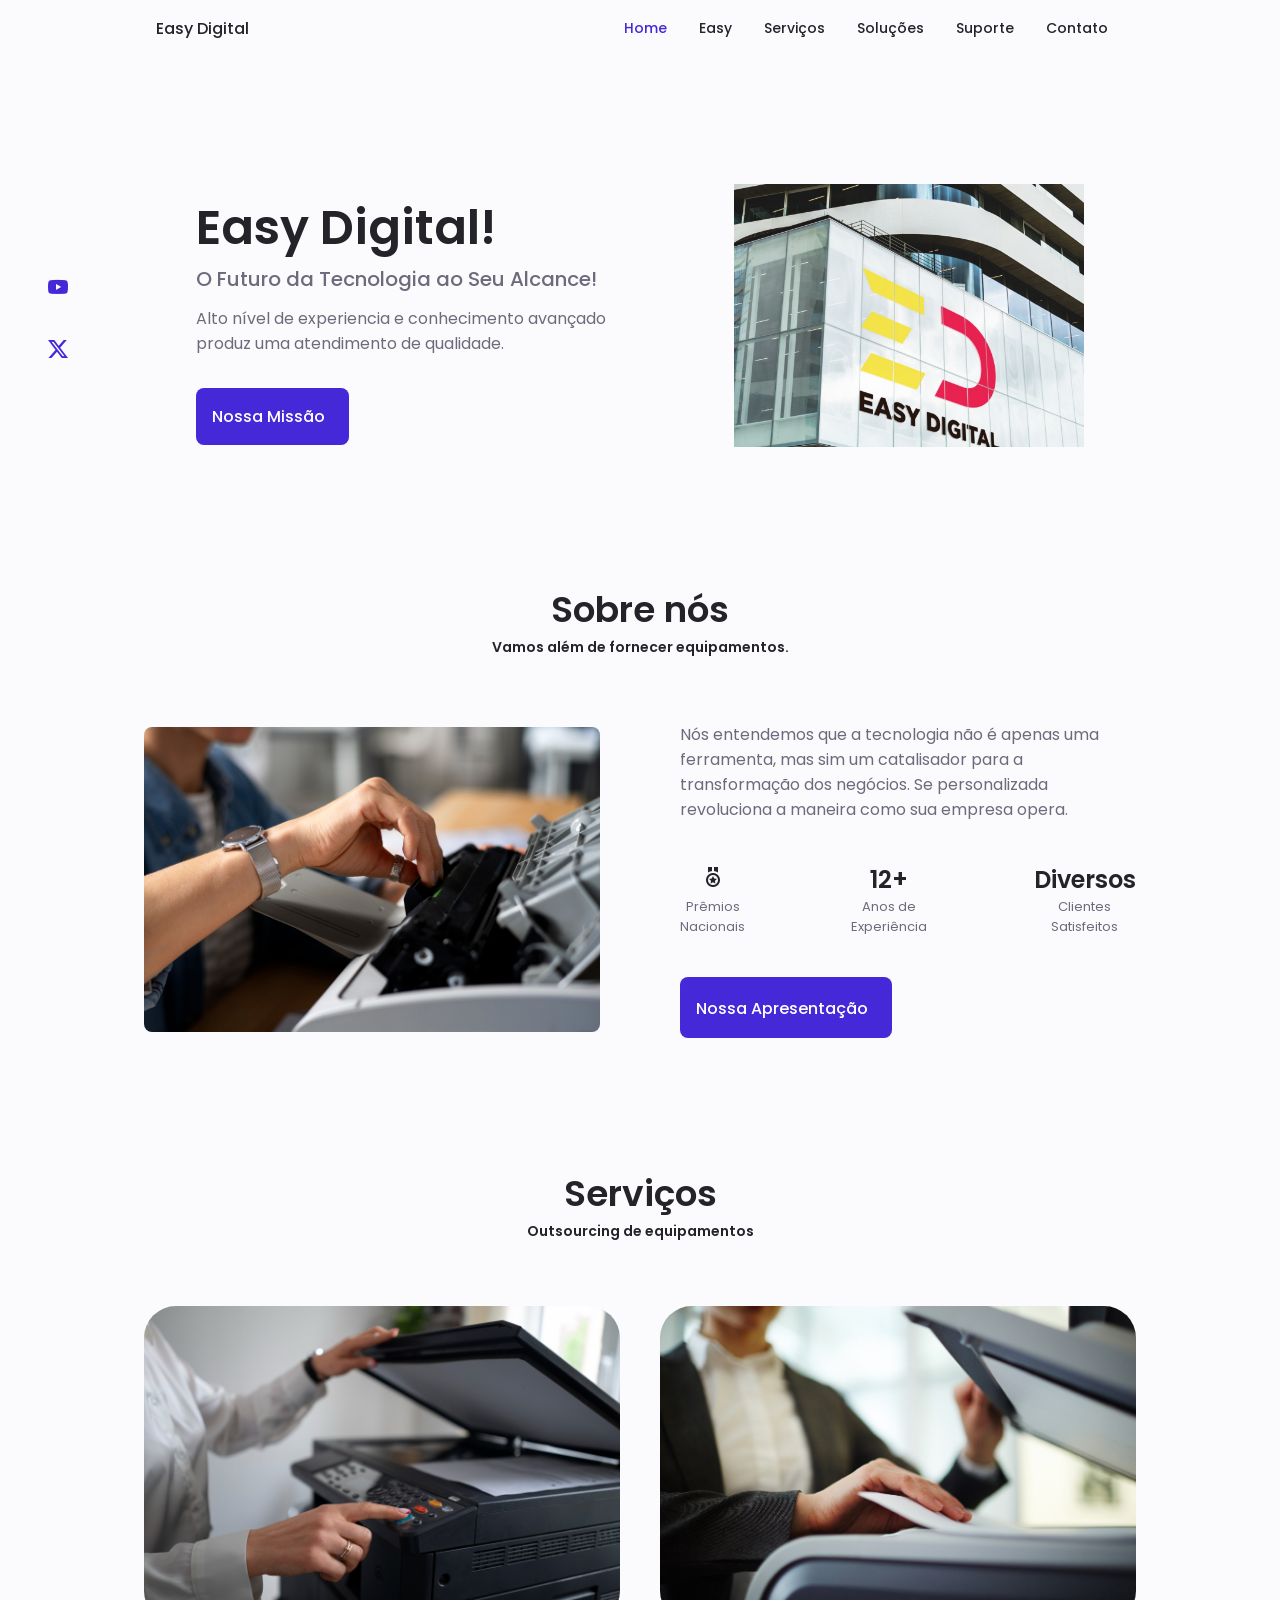
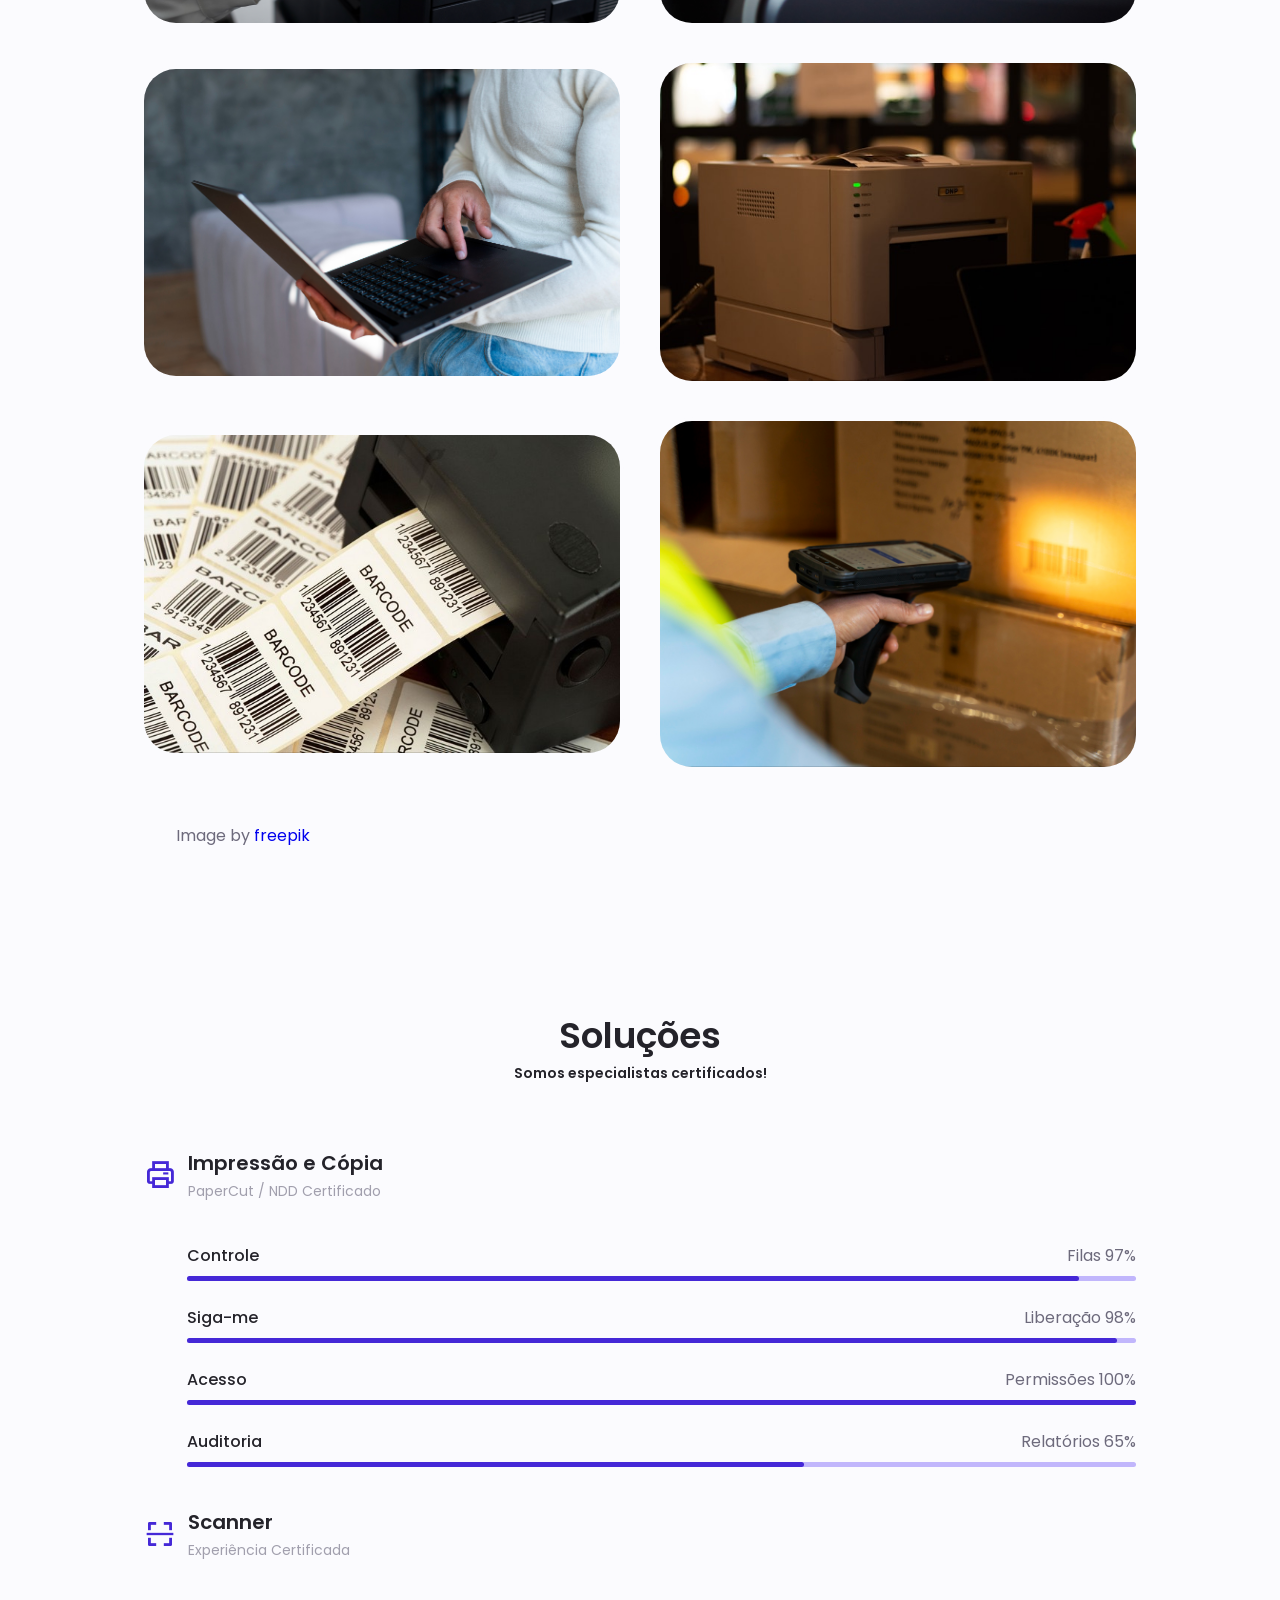
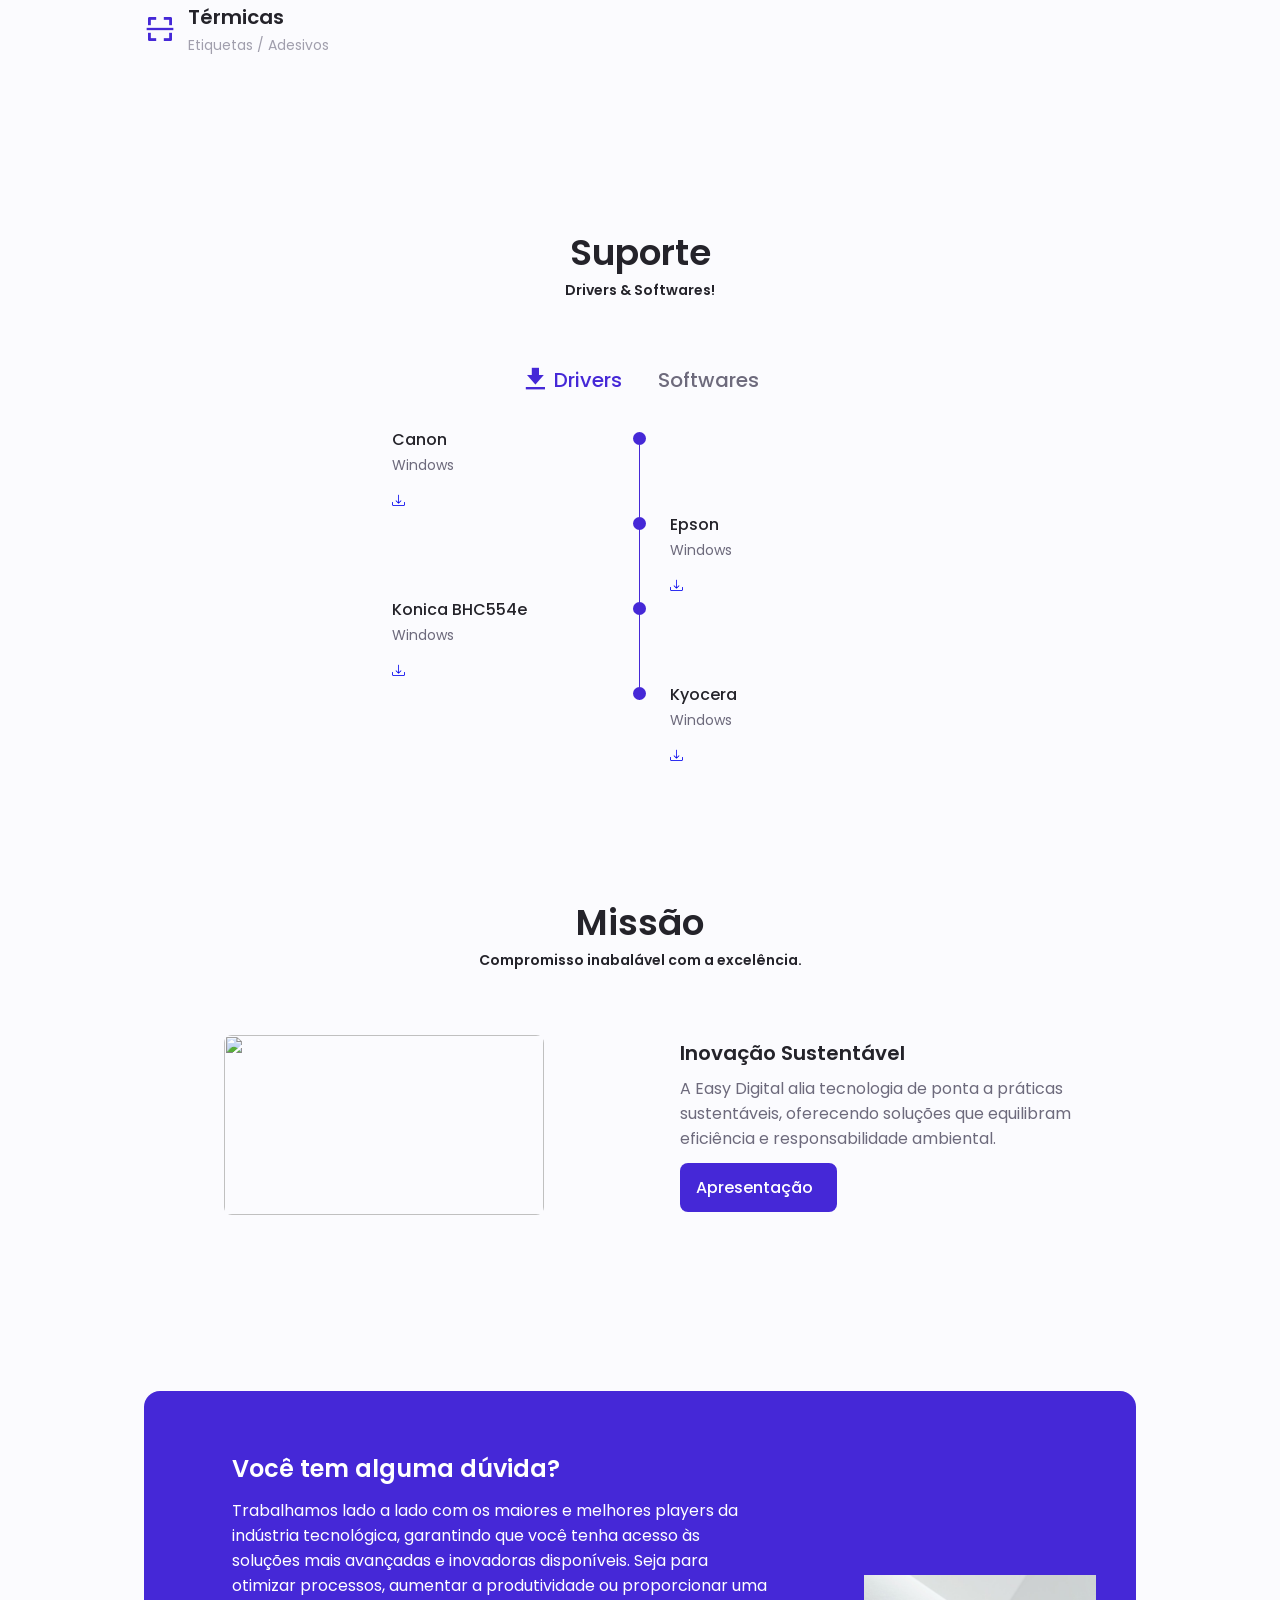
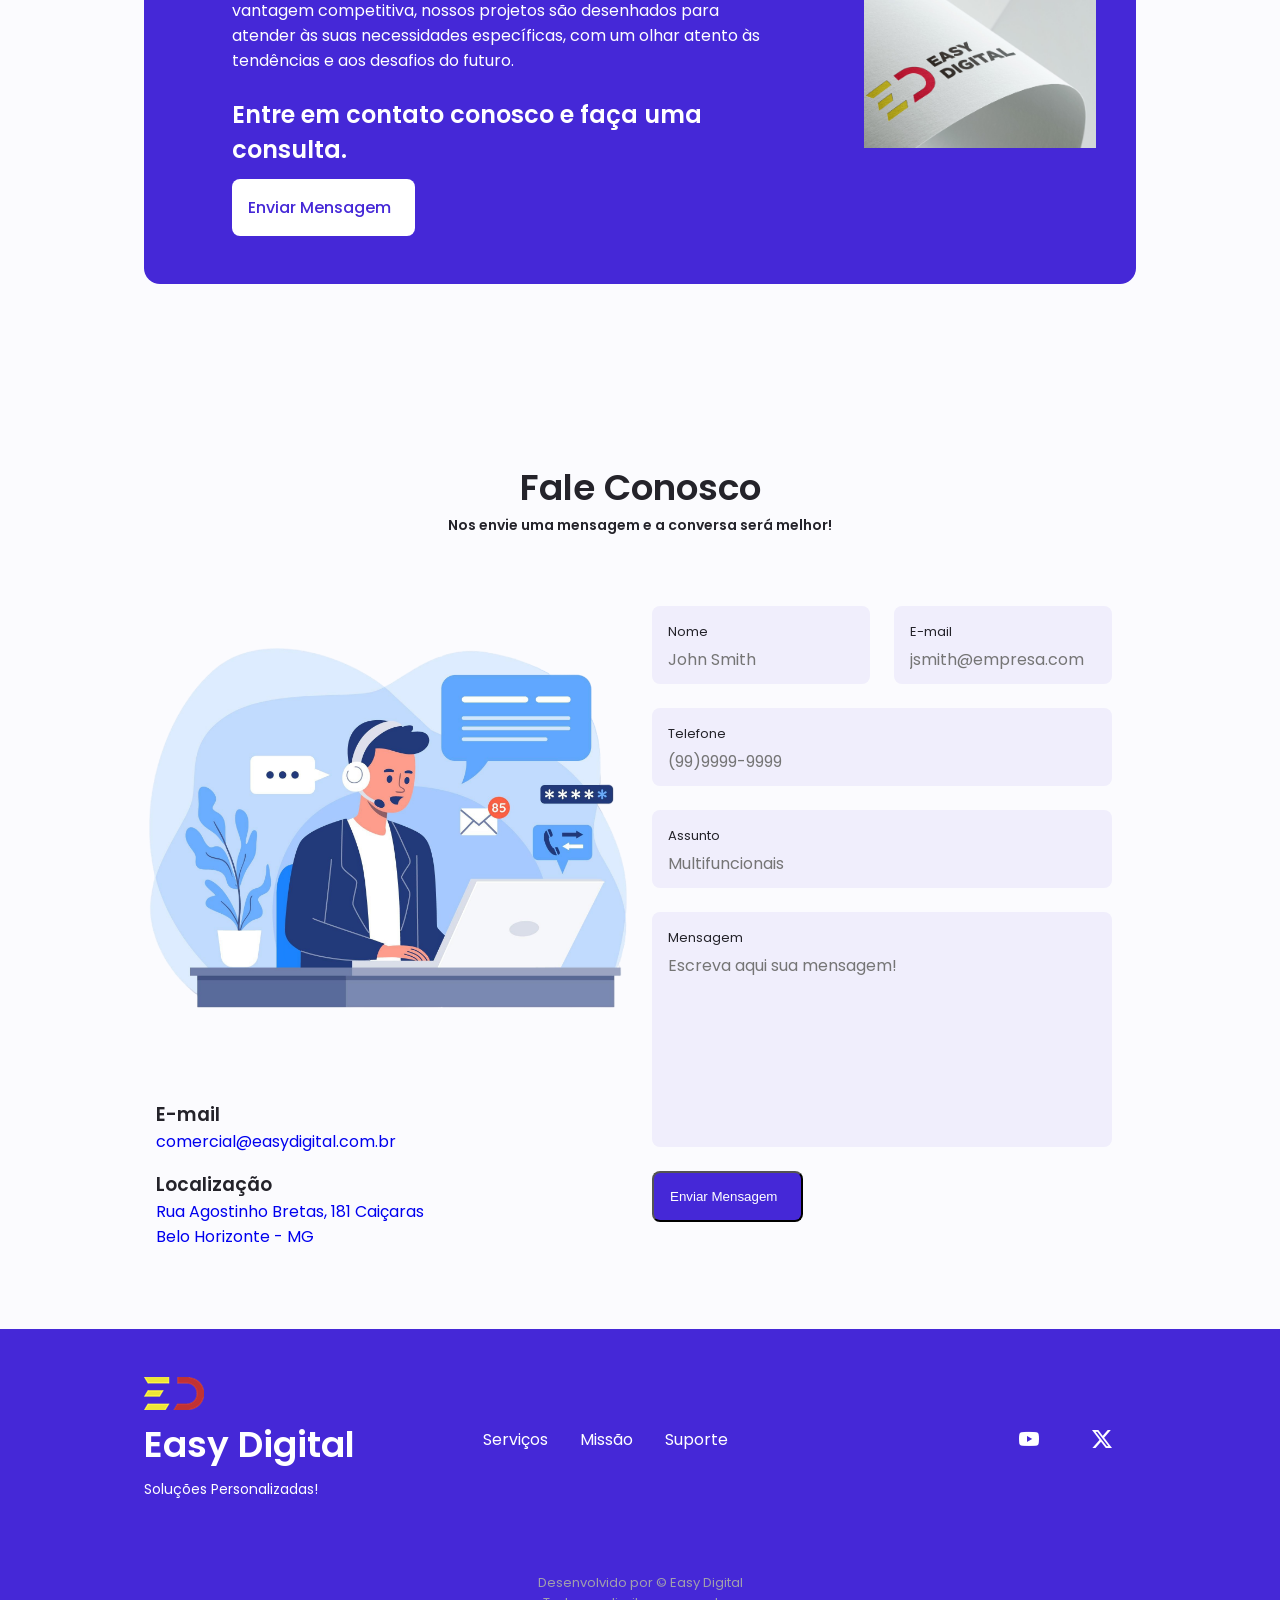
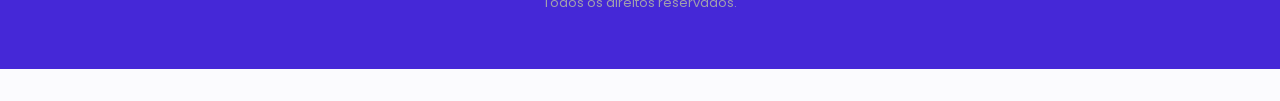
==== commit 5ff1c195: "Add files via upload" ====
--- a/index.html
+++ b/index.html
@@ -100,15 +100,15 @@
             <div class="home__container container grid">
                 <div class="home__content grid">
                     <div class="home__social">
-                        <!-- <a href="http://linkedin.com/" target="_blank" class="home__social-icon">
-                            <i class="uil uil-linkedin-alt"></i>
-                        </a>
-                        <a href="http://dribble.com" target="_blank" class="home__social-icon">
-                            <i class="uil uil-dribbble"></i>
-                        </a>
-                        <a href="http://github.com" target="_blank" class="home__social-icon">
-                            <i class="uil uil-github-alt"></i>
-                        </a> -->
+                        <a href="https://www.youtube.com/@EasyDigitaltda" target="_blank" class="home__social-icon">
+                            <i class="bi bi-youtube"></i>
+                        </a>
+                        <a href="https://www.youtube.com/@EasyDigitaltda" target="_blank" class="home__social-icon">
+                            <i class="uil uil-instagram"></i>
+                        </a>
+                        <a href="https://x.com/easydigitalltda" target="_blank" class="home__social-icon">
+                            <i class="bi bi-twitter-x"></i>
+                        </a>
                     </div>
 
                     <div class="home__img">
@@ -845,15 +845,17 @@
                 </ul>
 
                 <div class="footer__socials">
-                    <a href="http://yoytube.com" target="_blank" rel="noopener" class="footer__social">
+                    <a href="https://www.youtube.com/@EasyDigitaltda" target="_blank" rel="noopener"
+                        class="footer__social">
                         <i class="bi bi-youtube"></i>
                     </a>
 
-                    <a href="http://instagram.com" target="_blank" rel="noopener" class="footer__social">
+                    <a href="https://www.instagram.com/easydigitalltda/" target="_blank" rel="noopener"
+                        class="footer__social">
                         <i class="uil uil-instagram"></i>
                     </a>
 
-                    <a href="http://x.com/" target="_blank" rel="noopener" class="footer__social">
+                    <a href="https://x.com/easydigitalltda" target="_blank" rel="noopener" class="footer__social">
                         <i class="bi bi-twitter-x"></i>
                     </a>
 
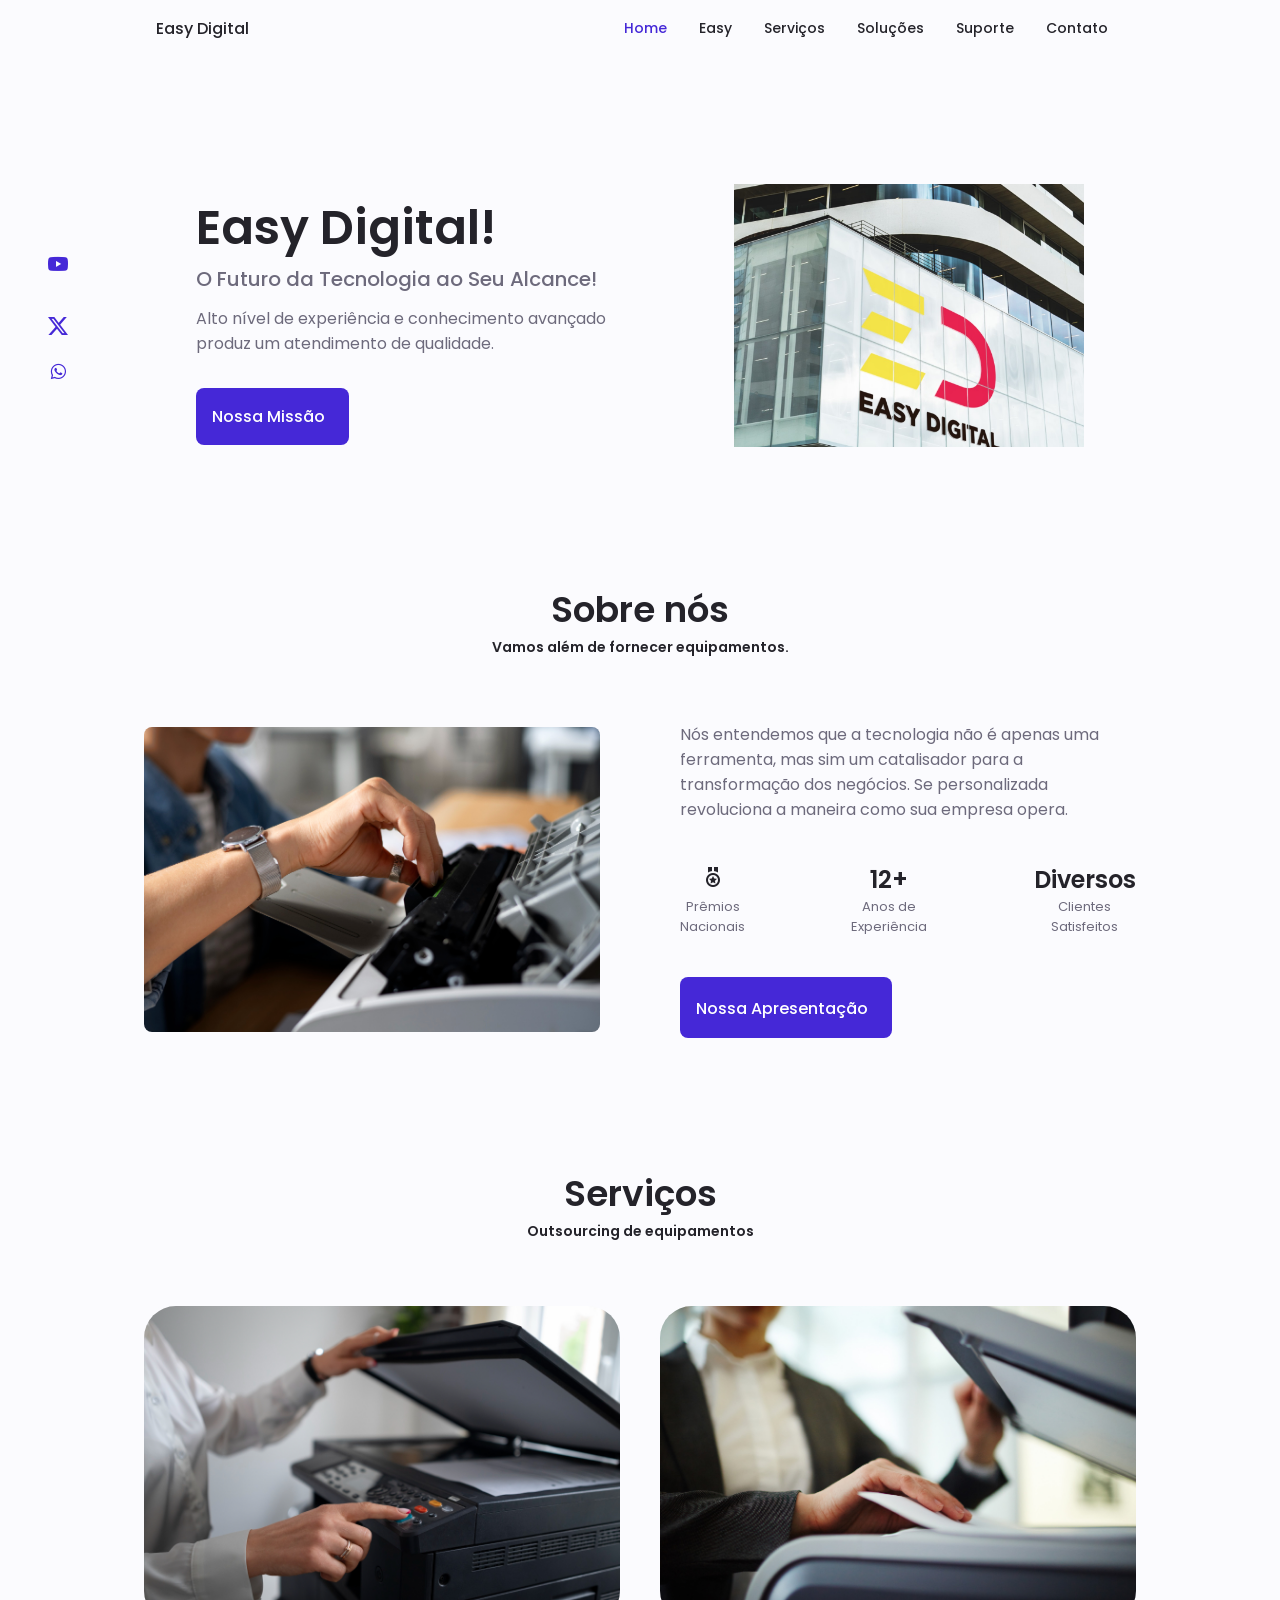
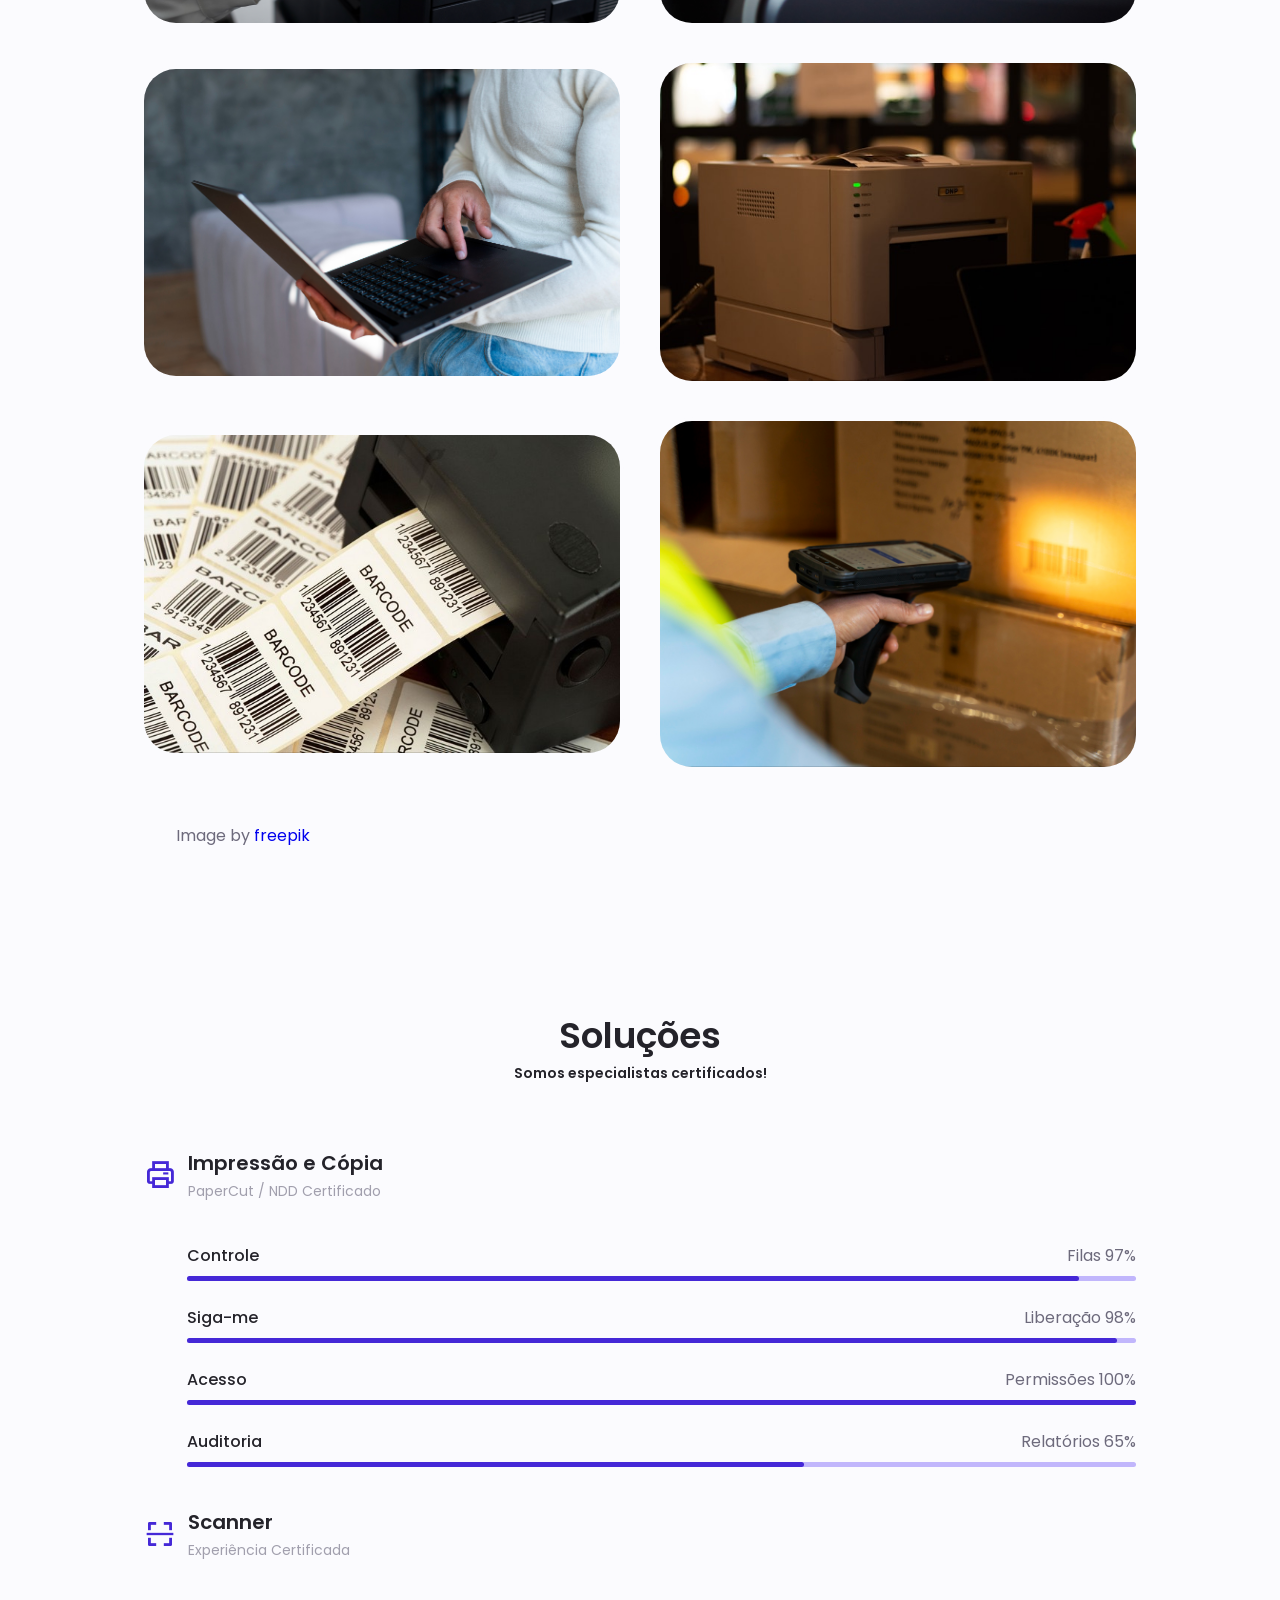
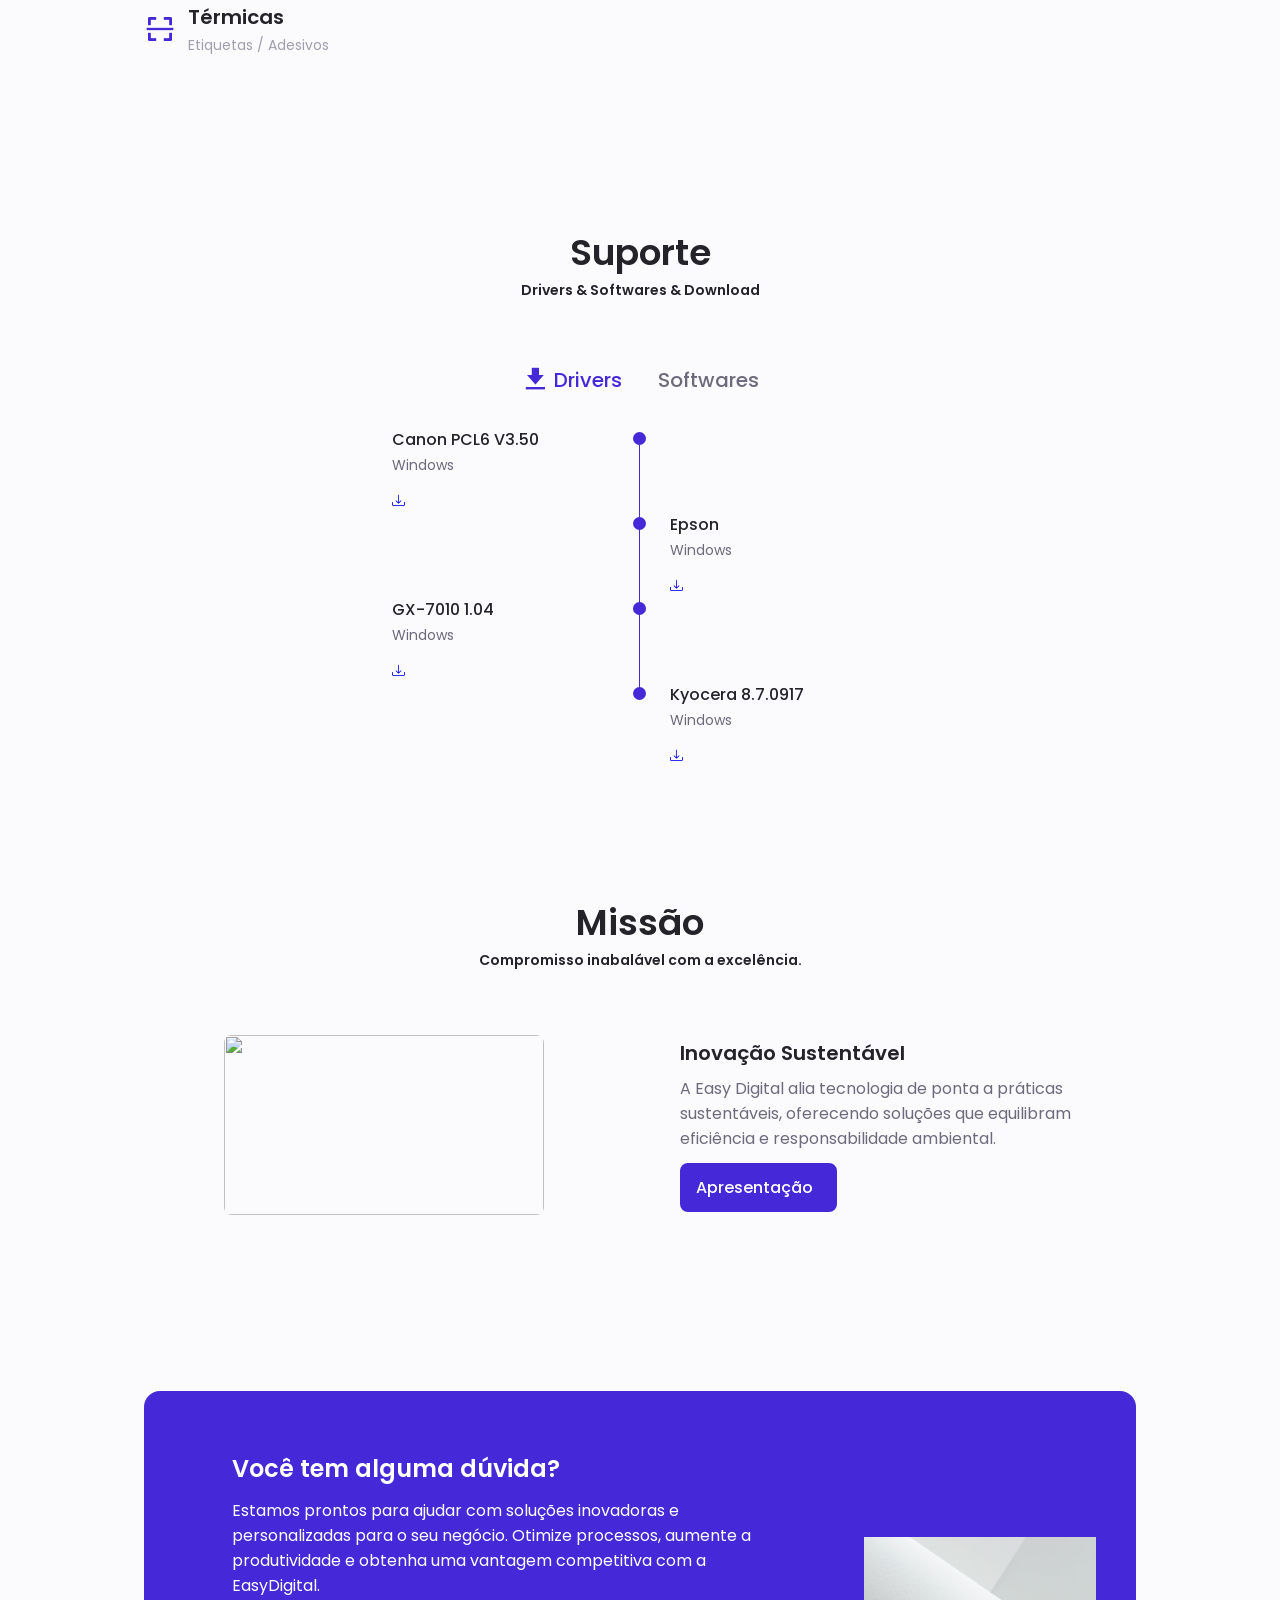
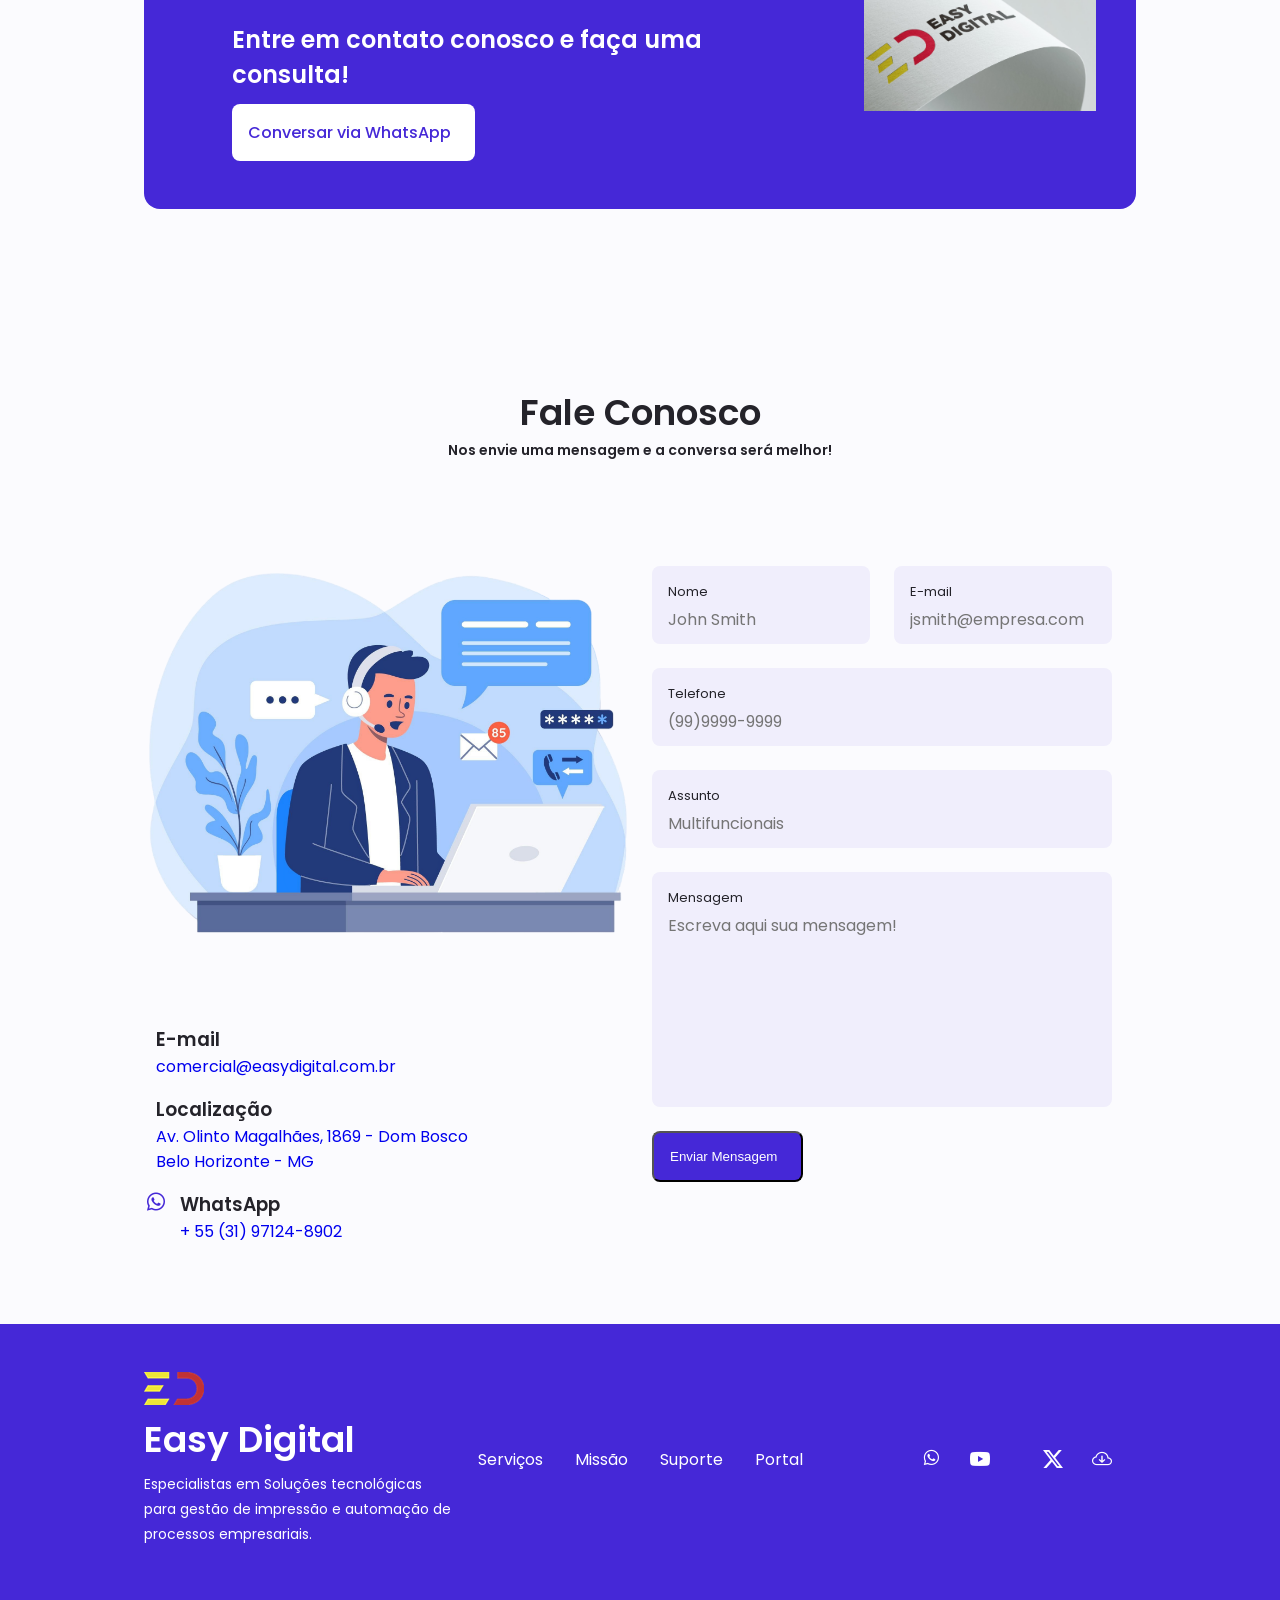
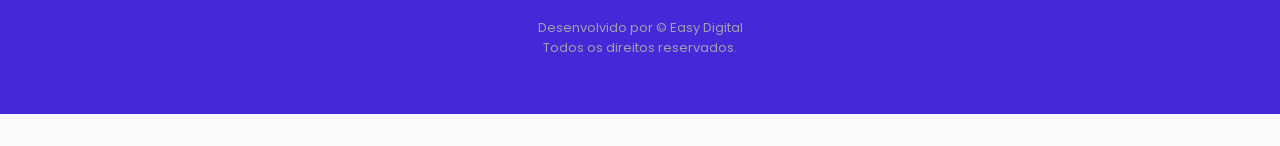
==== commit 6c0705f3: "Add files via upload" ====
--- a/index.html
+++ b/index.html
@@ -24,6 +24,47 @@
 
 
     <title>Easy Digital</title>
+    <meta name="description" content="Easy Digital: soluções tecnológicas para gestão de impressão e automação de processos empresariais. Outsourcing de multifuncionais, impressoras, scanners e térmicas em Belo Horizonte - MG.">
+<link rel="canonical" href="https://easydigital.com.br/">
+
+<script type="application/ld+json">
+{
+  "@context": "https://schema.org",
+  "@graph": [
+    {
+      "@type": "LocalBusiness",
+      "@id": "https://easydigital.com.br/#organization",
+      "name": "Easy Digital",
+      "url": "https://easydigital.com.br/",
+      "logo": "https://easydigital.com.br/assets/img/work/Easy_Digital-05-navbar-brand-sem-fundo.png",
+      "image": "https://easydigital.com.br/assets/img/work/easy-fachada-predio.jpg",
+      "description": "Soluções tecnológicas para gestão de impressão e automação de processos empresariais.",
+      "email": "comercial@easydigital.com.br",
+      "telephone": "+55-31-97124-8902",
+      "address": {
+        "@type": "PostalAddress",
+        "streetAddress": "Av. Olinto Magalhães, 1869 - Dom Bosco",
+        "addressLocality": "Belo Horizonte",
+        "addressRegion": "MG",
+        "addressCountry": "BR"
+      },
+      "sameAs": [
+        "https://www.youtube.com/@EasyDigitaltda",
+        "https://www.instagram.com/easydigitalltda/",
+        "https://x.com/easydigitalltda"
+      ]
+    },
+    {
+      "@type": "WebSite",
+      "@id": "https://easydigital.com.br/#website",
+      "url": "https://easydigital.com.br/",
+      "name": "Easy Digital",
+      "inLanguage": "pt-BR",
+      "publisher": { "@id": "https://easydigital.com.br/#organization" }
+    }
+  ]
+}
+</script>
 </head>
 
 <body>
@@ -72,7 +113,6 @@
                             <i class="uil uil-scenery nav__icon"></i>Contato
                         </a>
                     </li>
-
                 </ul>
 
                 <i class="uil uil-times nav__close bx-spin" id="nav-close"></i>
@@ -103,12 +143,15 @@
                         <a href="https://www.youtube.com/@EasyDigitaltda" target="_blank" class="home__social-icon">
                             <i class="bi bi-youtube"></i>
                         </a>
-                        <a href="https://www.youtube.com/@EasyDigitaltda" target="_blank" class="home__social-icon">
+                        <a href="https://www.instagram.com/easydigitalltda/" target="_blank" class="home__social-icon">
                             <i class="uil uil-instagram"></i>
                         </a>
                         <a href="https://x.com/easydigitalltda" target="_blank" class="home__social-icon">
                             <i class="bi bi-twitter-x"></i>
                         </a>
+                        <a href="https://wa.me/5531971248902" target="_blank" class="home__social-icon">
+                            <i class="bx bxl-whatsapp"></i>
+                        </a>
                     </div>
 
                     <div class="home__img">
@@ -120,7 +163,7 @@
 
                         <h3 class="home__subtitle">O Futuro da Tecnologia ao Seu Alcance!</h3>
 
-                        <p class="home__description">Alto nível de experiencia e conhecimento avançado produz uma
+                        <p class="home__description">Alto nível de experiência e conhecimento avançado produz um
                             atendimento de qualidade.
                         </p>
 
@@ -165,7 +208,7 @@
                     </div>
 
                     <div class="about__buttons">
-                        <a download="APRESENTAÇÃO EASY DIGITAL.ppsx" href="assets/files/APRESENTAÇÃO EASY DIGITAL.ppsx"
+                        <a download="APRESENTAÇÃO EASY DIGITAL.pdf" href="assets/files/APRESENTAÇÃO EASY DIGITAL.pdf"
                             class="button button--flex"><span class=" bx-flashing-hover">
                                 Nossa Apresentação<i class="uil uil-download-alt button__icon"></i></span>
                         </a>
@@ -232,7 +275,7 @@
                         <img src="assets/img/Impressora Etiq. de código de barras.jpg" alt="">
                         <div class="service-Layer">
                             <h4>Térmicas</h4>
-                            <P>Impressora térmicas são essenciais para impressões rápidas e econômicas de
+                            <P>Impressoras térmicas são essenciais para impressões rápidas e econômicas de
                                 recibos e etiquetas,
                                 sendo vital em varejo, logística e alimentação pelo baixo custo e
                                 versatilidade.</P>
@@ -458,16 +501,16 @@
         <!--==================== QUALIFICATION ====================-->
         <section id="suporte" class="qualification section" data-scroll-index="4">
             <h1 class="section__title">Suporte</h1>
-            <h2 class="section__subtitle">Drivers & Softwares!</h2>
+            <h2 class="section__subtitle">Drivers & Softwares & Download</h2>
 
             <div class="qualification__container container">
                 <div class="qualification__tabs">
-                    <div class="qualification__button button--flex qualification__active" data-target='#education'>
+                    <div class="qualification__button button--flex qualification__active" data-target='#Drivers'>
                         <i class="bx bxs-download qualification__icon"></i>
                         Drivers
                     </div>
 
-                    <div class="qualification__button button--flex" data-target="#work">
+                    <div class="qualification__button button--flex" data-target="#Softwares">
                         <i class="uil uil-briefcase-alt qualification__icon"></i>
                         Softwares
                     </div>
@@ -475,15 +518,15 @@
 
                 <div class="qualification__sections">
                     <!--==================== QUALIFICATION CONTENT 1 ====================-->
-                    <div class="qualification__content qualification__active" data-content id="education">
+                    <div class="qualification__content qualification__active" data-content id="Drivers">
                         <!--==================== QUALIFICATION 1 ====================-->
                         <div class="qualification__data">
                             <div>
-                                <h3 class="qualification__title">Canon</h3>
+                                <h3 class="qualification__title">Canon PCL6 V3.50</h3>
                                 <span class="qualification__subtitle">Windows</span>
                                 <div class="qualification__calendar">
-                                    <a download="Canon_Canon_GPlus_PCL6_Driver_V300_32_64_00.exe"
-                                        href="assets/files/drivers/Canon_GPlus_PCL6_Driver_V300_32_64_00.exe">
+                                    <a download="GPlus_PCL6_Driver_V350_32_64_00.exe"
+                                        href="assets/files/drivers/GPlus_PCL6_Driver_V350_32_64_00.exe">
                                         <i class="bi bi-download"></i>
                                     </a>
                                 </div>
@@ -518,11 +561,11 @@
                         <!--==================== QUALIFICATION 3 ====================-->
                         <div class="qualification__data">
                             <div>
-                                <h3 class="qualification__title">Konica BHC554e</h3>
+                                <h3 class="qualification__title">GX-7010 1.04</h3>
                                 <span class="qualification__subtitle">Windows</span>
                                 <div class="qualification__calendar">
-                                    <a download="Konica_BHC554ePCL6_Win_x64_5400EN"
-                                        href="files/drivers/Konica_BHC554ePCL6Winx64_5400EN.zip">
+                                    <a download="win-gx7000-1_04.exe"
+                                        href="assets/files/drivers/win-gx7000-1_04.exe">
                                         <i class="bi bi-download"></i>
                                     </a>
                                 </div>
@@ -543,10 +586,10 @@
                             </div>
 
                             <div>
-                                <h3 class="qualification__title">Kyocera</h3>
+                                <h3 class="qualification__title">Kyocera 8.7.0917</h3>
                                 <span class="qualification__subtitle">Windows</span>
                                 <div class="qualification__calendar">
-                                    <a download="Kyocera_KX841716" href="assets/files/drivers/Kyocera_KX841716.zip">
+                                    <a download="KX Driver 8.7.0917.zip" href="assets/files/drivers/KX Driver 8.7.0917.zip">
                                         <i class="bi bi-download"></i>
                                     </a>
                                 </div>
@@ -555,15 +598,15 @@
                     </div>
 
                     <!--==================== QUALIFICATION CONTENT 2 ====================-->
-                    <div class="qualification__content" data-content id="work">
+                    <div class="qualification__content" data-content id="Softwares">
                         <!--==================== QUALIFICATION 1 ====================-->
                         <div class="qualification__data">
                             <div>
-                                <h3 class="qualification__title">Anydesk</h3>
+                                <h3 class="qualification__title">Anydesk v9.8.3</h3>
                                 <span class="qualification__subtitle">Acesso Remoto</span>
                                 <div class="qualification__calendar">
-                                    <a download="AnyDesk.exe" href="assets/files/softwares/AnyDesk.exe">
-                                        <i class="bi bi-braces-asterisk"></i>
+                                    <a download="AnyDesk v9.8.3.exe" href="assets/files/softwares/AnyDesk v9.8.3.exe">
+                                        <i class="bi bi-download"></i>
                                     </a>
                                 </div>
                             </div>
@@ -588,7 +631,7 @@
                                 <div class="qualification__calendar">
                                     <a download="TeamViewer_Setup_x64.exe"
                                         href="assets/files/softwares/TeamViewer_Setup_x64.exe">
-                                        <i class="bi bi-braces-asterisk"></i>
+                                        <i class="bi bi-download"></i>
                                     </a>
                                 </div>
                             </div>
@@ -597,12 +640,12 @@
                         <!--==================== QUALIFICATION 3 ====================-->
                         <div class="qualification__data">
                             <div>
-                                <h3 class="qualification__title">Canon Viewer</h3>
+                                <h3 class="qualification__title">Canon Viewer v2.4</h3>
                                 <span class="qualification__subtitle">Acesso Painel</span>
                                 <div class="qualification__calendar">
                                     <a download="Canon_remote_op_view-v240.exe"
-                                        href="files/softwares/Canon_remoteopview-v240.exe">
-                                        <i class="bi bi-braces-asterisk"></i>
+                                        href="assets/files/softwares/Canon_remoteopview-v240.exe">
+                                        <i class="bi bi-download"></i>
                                     </a>
                                 </div>
                             </div>
@@ -622,11 +665,11 @@
                             </div>
 
                             <div>
-                                <h3 class="qualification__title">Rufus</h3>
-                                <span class="qualification__subtitle">Formatar PenDrive</span>
+                                <h3 class="qualification__title">PrintWayy v9.27</h3>
+                                <span class="qualification__subtitle">Monitorar Dispositivos</span>
                                 <div class="qualification__calendar">
-                                    <a download="rufus-4.5p.exe" href="assets/files/softwares/rufus-4.5p.exe">
-                                        <i class="bi bi-braces-asterisk"></i>
+                                    <a download="PrintWayy_9_27.exe" href="assets/files/softwares/PrintWayy_9_27.exe">
+                                        <i class="bi bi-download"></i>
                                     </a>
                                 </div>
                             </div>
@@ -722,14 +765,12 @@
                 <div class="project__container container grid">
                     <div class="project__data">
                         <h2 class="project__title">Você tem alguma dúvida?</h2>
-                        <p class="project__description">Trabalhamos lado a lado com os maiores e melhores players da
-                            indústria tecnológica, garantindo que você tenha acesso às soluções mais avançadas e
-                            inovadoras disponíveis. Seja para otimizar processos, aumentar a produtividade ou
-                            proporcionar uma vantagem competitiva, nossos projetos são desenhados para atender às suas
-                            necessidades específicas, com um olhar atento às tendências e aos desafios do futuro.</p>
-                        <h2 class="project__title">Entre em contato conosco e faça uma consulta.</h2>
-                        <a href="#contact" class="button button--flex button--white">Enviar Mensagem
-                            <i class="uil uil-message project__icon button__icon"></i></a>
+                        <p class="project__description">Estamos prontos para ajudar com soluções inovadoras e
+                            personalizadas para o seu negócio. Otimize processos, aumente a produtividade e obtenha uma
+                            vantagem competitiva com a EasyDigital.</p>
+                            <h2 class="project__title">Entre em contato conosco e faça uma consulta!</h2>
+                            <a href="https://wa.me/5531971248902" target="_blank" rel="noopener" class="button button--flex button--white">Conversar via WhatsApp
+                                <i class="uil uil-message project__icon button__icon"></i></a>
                     </div>
 
                     <img src="assets/img/work/easy-timbrado-color.jpg" alt="" class="project__img">
@@ -763,10 +804,19 @@
                     <div class="contact__information">
                         <i class="uil uil-map-marker contact__icon"></i>
                         <div>
-                            <a href="https://maps.app.goo.gl/uymXz195DUjPNZXu7" target="_blank" rel="noopener">
+                            <a href="https://maps.app.goo.gl/UKcr6xu4yXujBusGA" target="_blank" rel="noopener">
                                 <h3 class="contact__title">Localização</h3>
-                                <span class="contatc__subtitle">Rua Agostinho Bretas, 181 Caiçaras <br>Belo Horizonte -
+                                <span class="contatc__subtitle">Av. Olinto Magalhães, 1869 - Dom Bosco <br>Belo Horizonte -
                                     MG</span>
+                            </a>
+                        </div>
+                    </div>
+                    <div class="contact__information">
+                        <i class='bx bxl-whatsapp contact__icon'></i>
+                        <div>
+                            <a href="https://wa.me/5531971248902" target="_blank" rel="noopener">
+                                <h3 class="contact__title">WhatsApp</h3>
+                                <span class="contatc__subtitle">+ 55 (31) 97124-8902</span>
                             </a>
                         </div>
                     </div>
@@ -827,7 +877,7 @@
                 <div>
                     <img src="assets/img/work/Easy_Digital-05-navbar-brand-sem-fundo.png" alt="">
                     <h1 class="footer__title">Easy Digital</h1>
-                    <span class="footer__subtitle">Soluções Personalizadas!</span>
+                    <span class="footer__subtitle">Especialistas em Soluções tecnológicas para gestão de impressão e automação de processos empresariais.</span>
                 </div>
 
                 <ul class="footer__links">
@@ -842,9 +892,17 @@
                     <li>
                         <a href="#suporte" class="footer__link">Suporte</a>
                     </li>
+                    <li>
+                        <a href="https://app.printwayy.com/" target="_blank" class="footer__link">Portal</a>
+                    </li>
                 </ul>
 
                 <div class="footer__socials">
+                    <a href="https://wa.me/5531971248902" target="_blank" rel="noopener"
+                        class="footer__social">
+                        <i class="bx bxl-whatsapp"></i>
+                    </a>
+
                     <a href="https://www.youtube.com/@EasyDigitaltda" target="_blank" rel="noopener"
                         class="footer__social">
                         <i class="bi bi-youtube"></i>
@@ -859,6 +917,9 @@
                         <i class="bi bi-twitter-x"></i>
                     </a>
 
+                    <a href="download.html" class="footer__social">
+                        <i class="bi bi-cloud-arrow-down"></i>
+                    </a>
                 </div>
             </div>
 
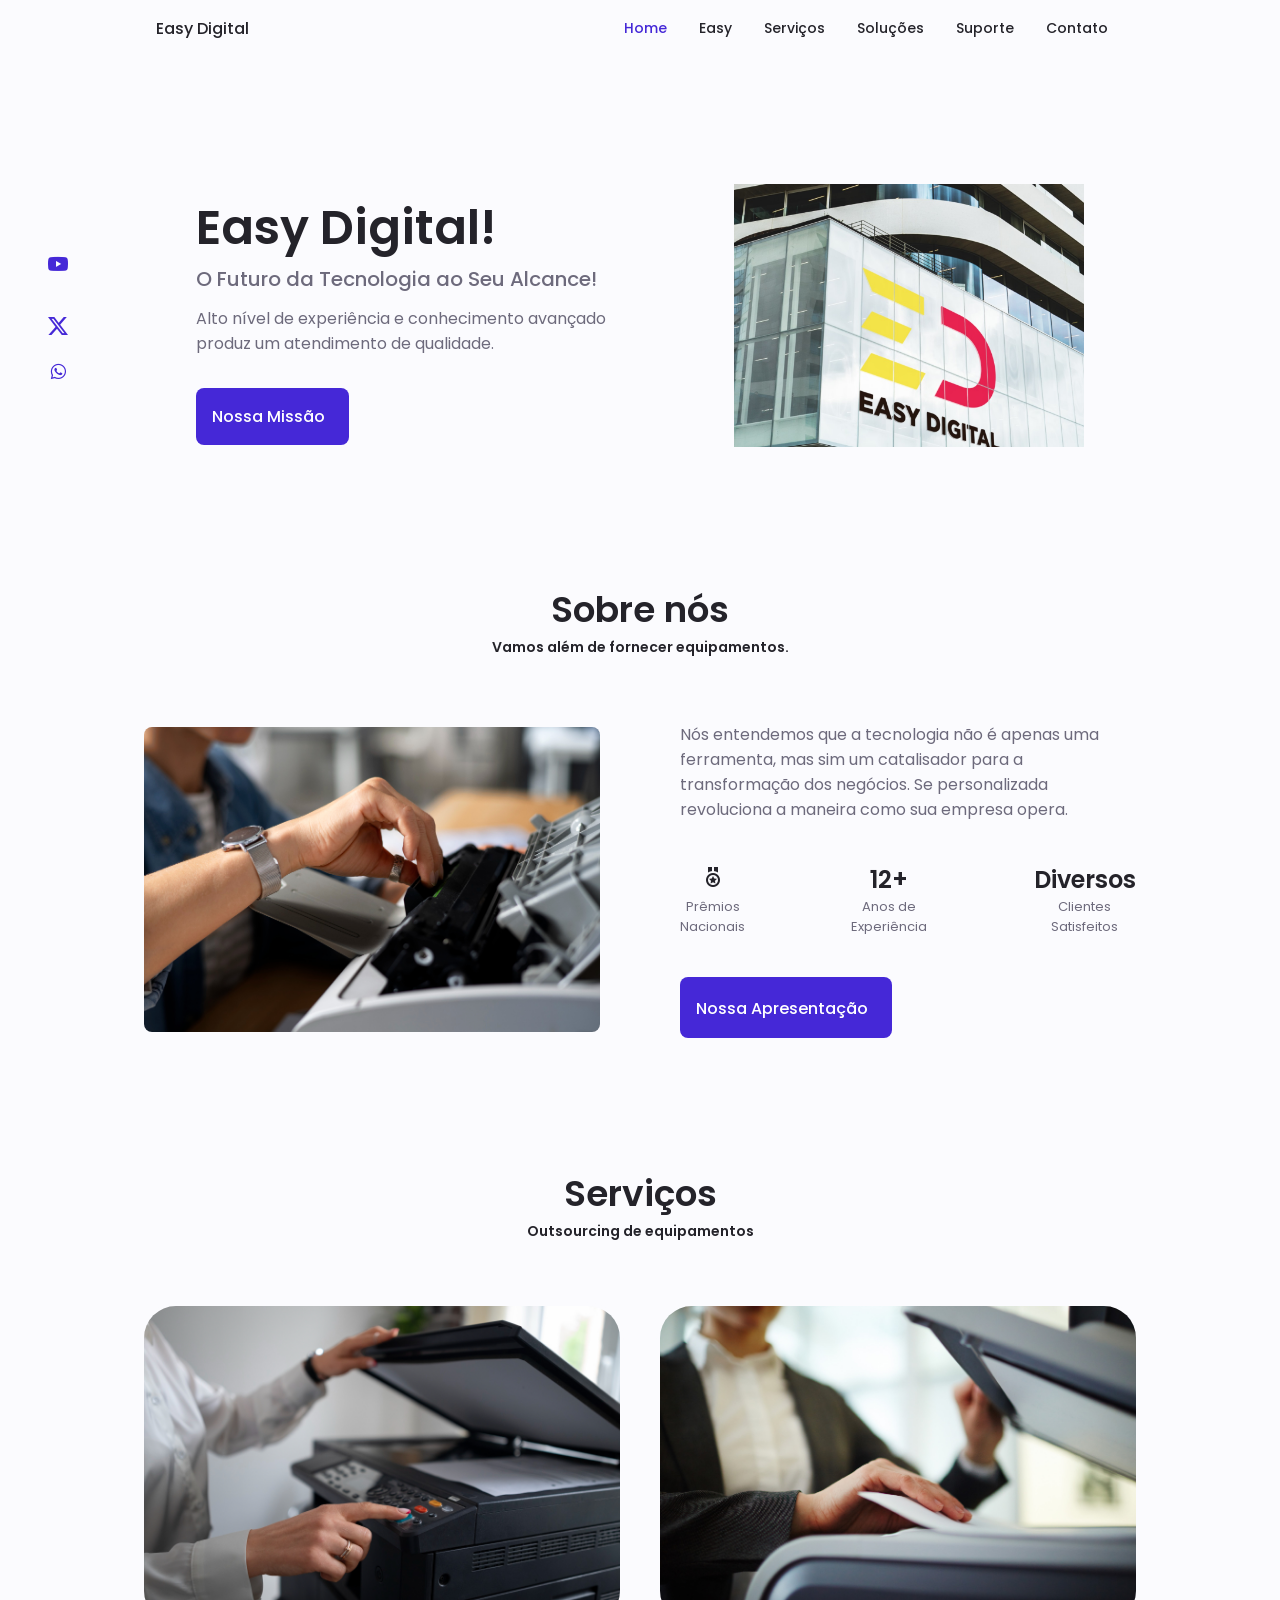
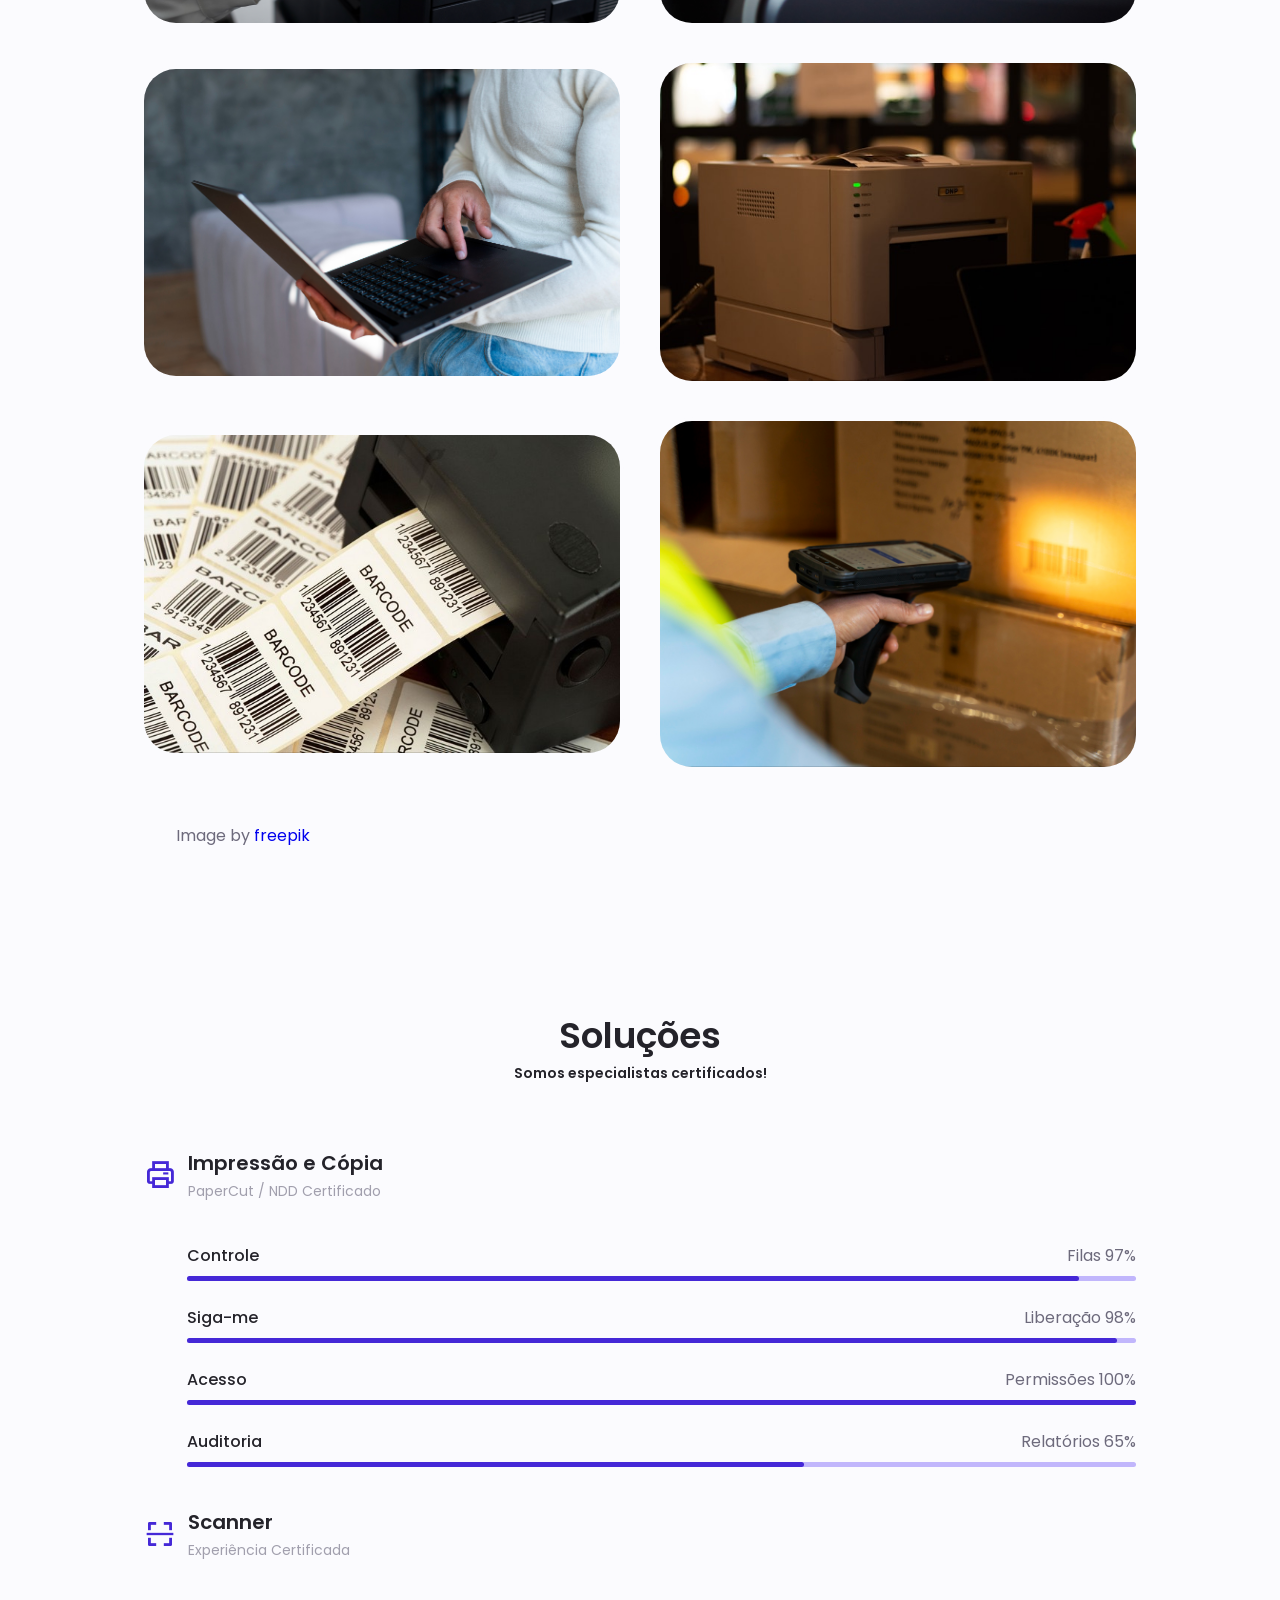
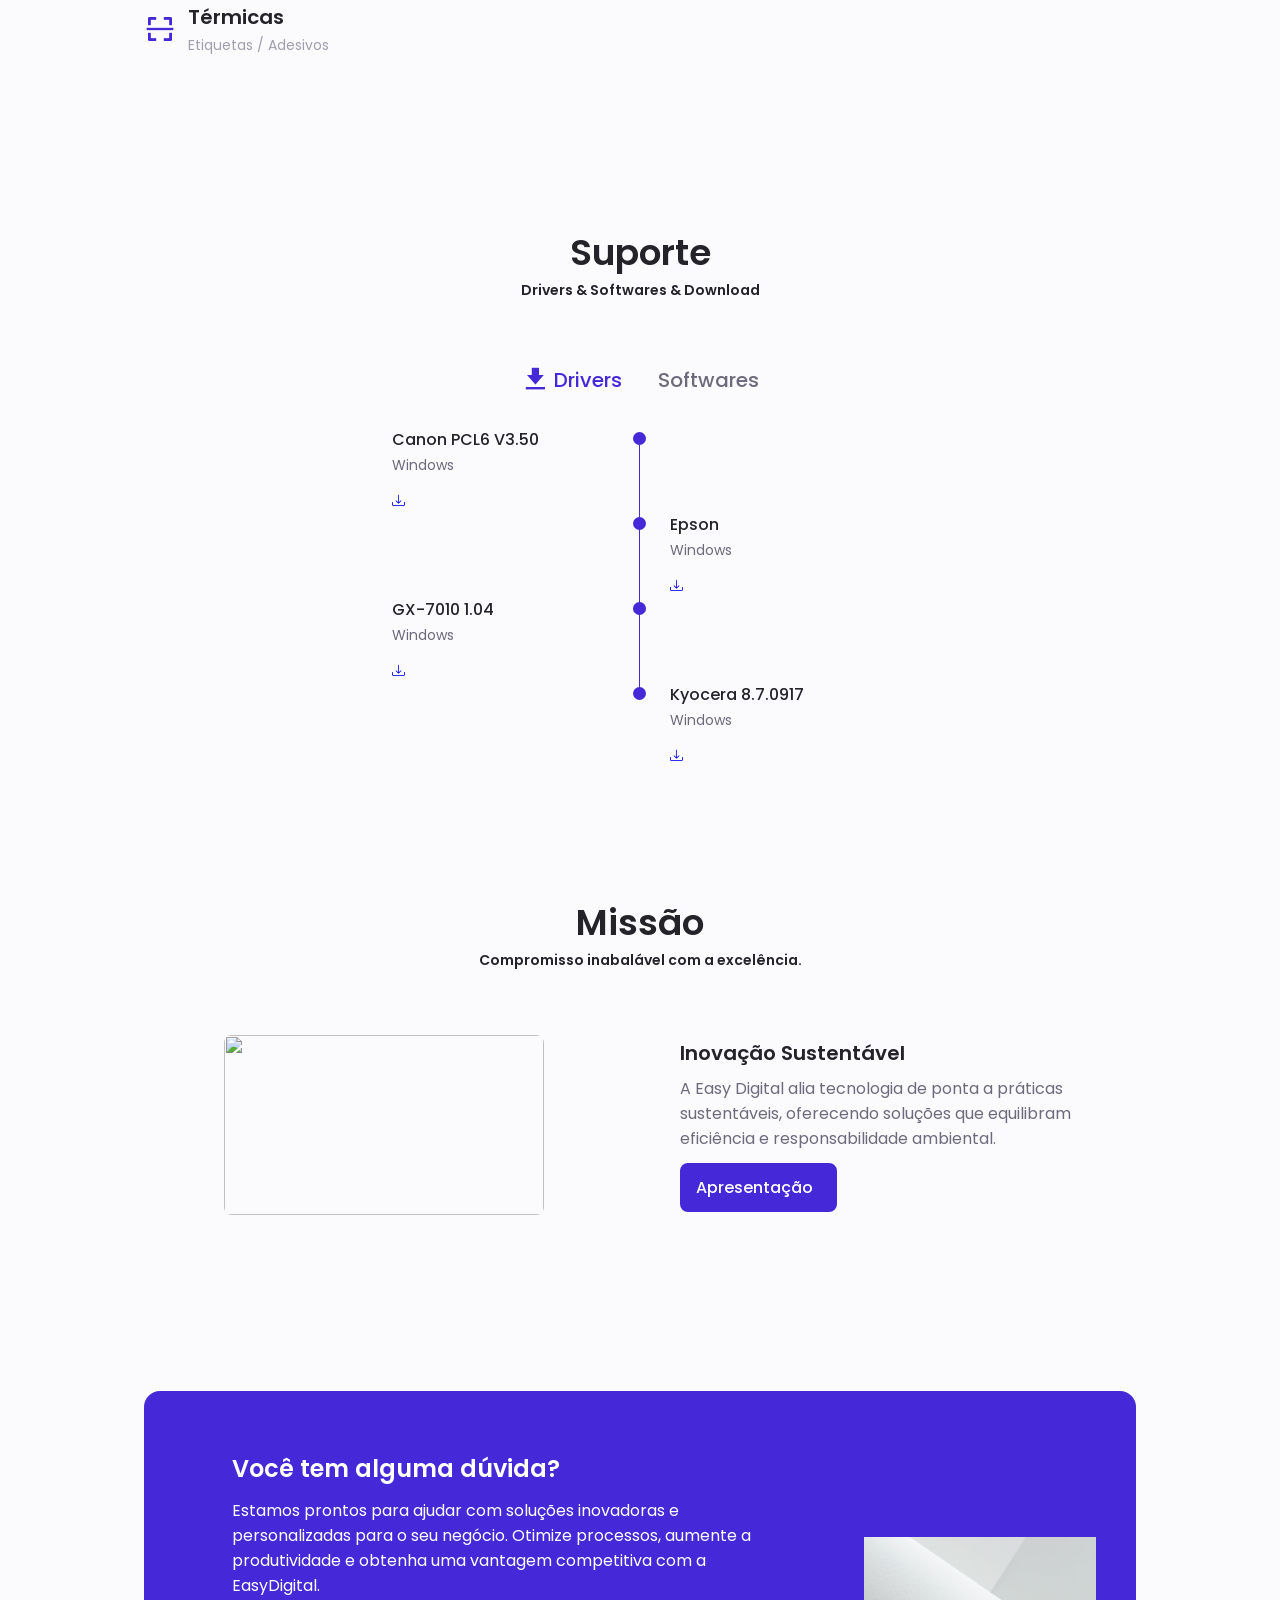
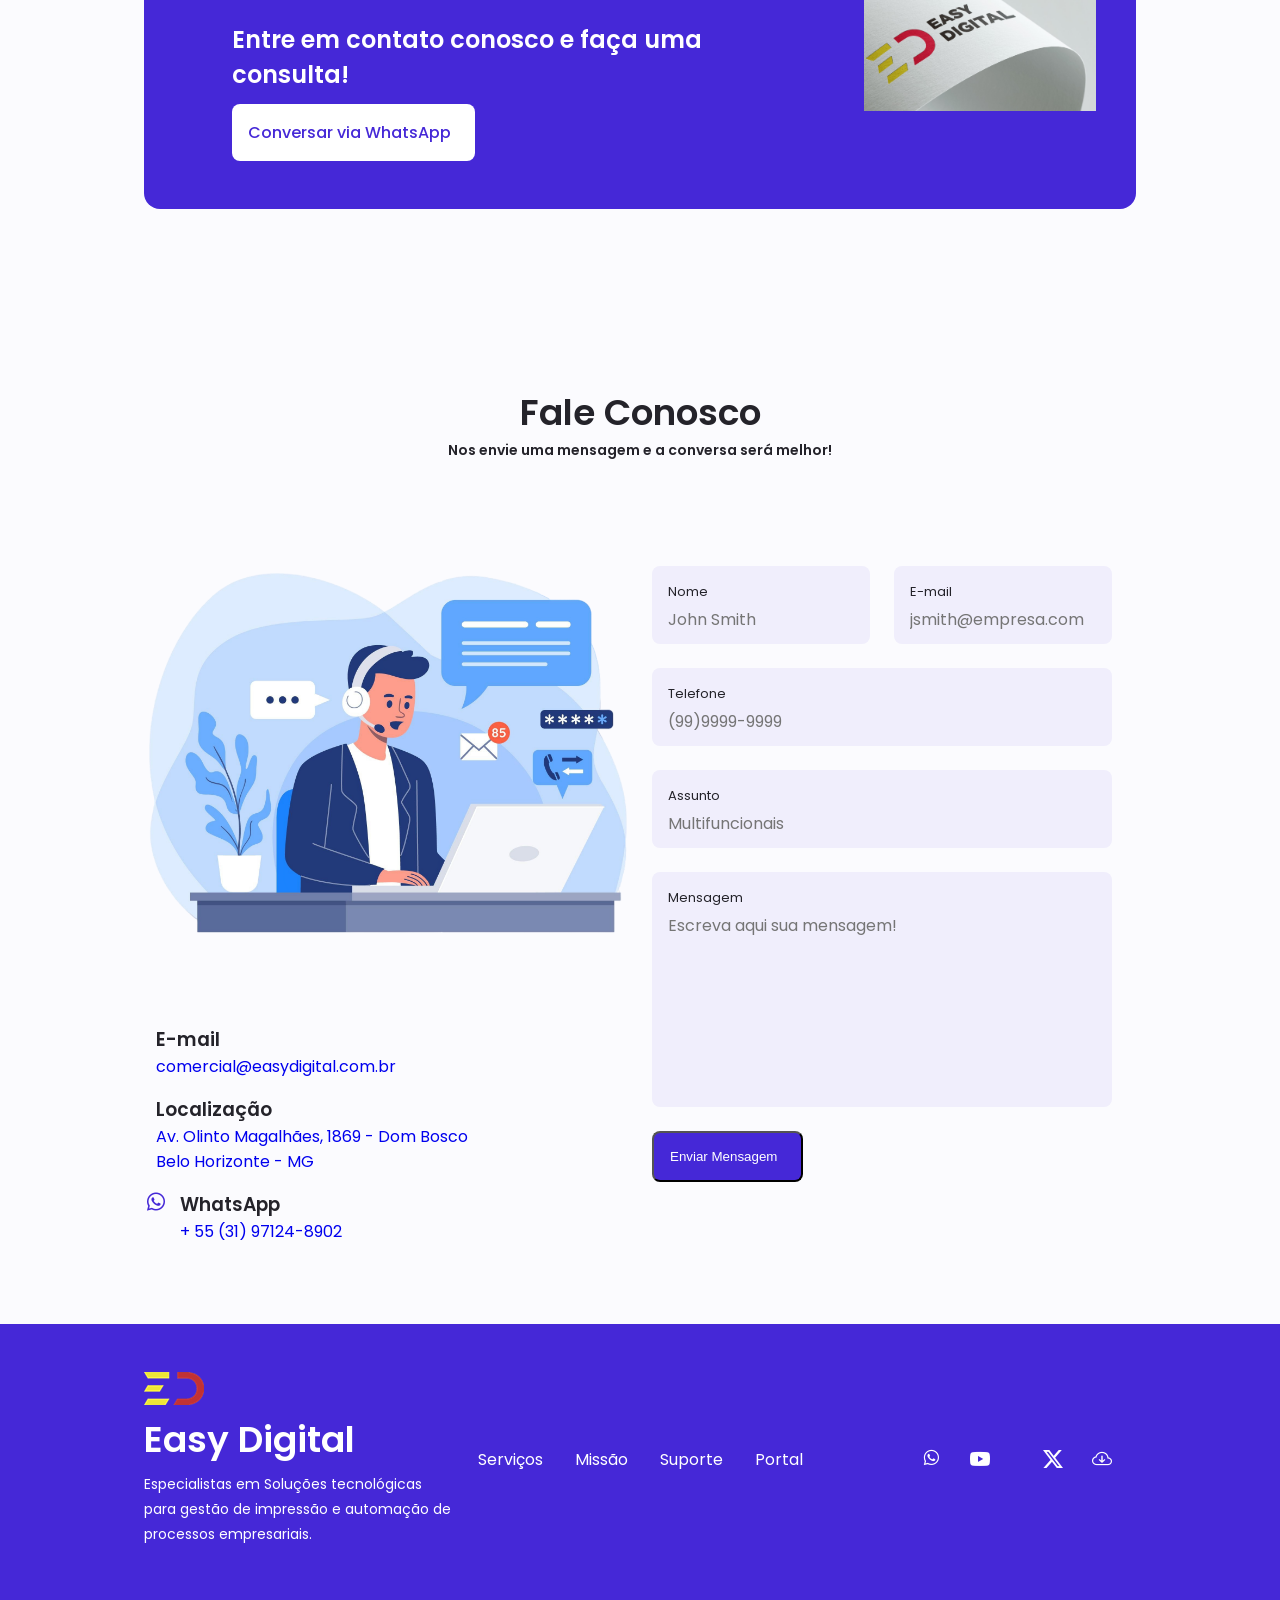
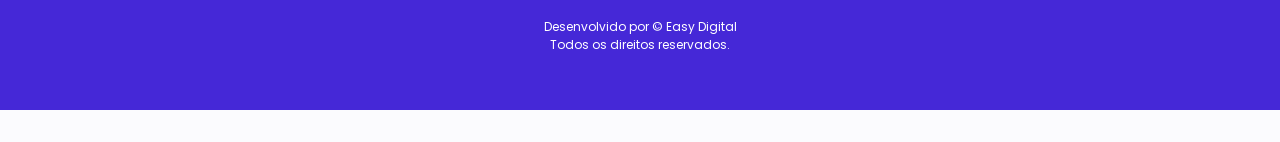
==== commit 835e98a5: "Add files via upload" ====
--- a/index.html
+++ b/index.html
@@ -24,47 +24,47 @@
 
 
     <title>Easy Digital</title>
-    <meta name="description" content="Easy Digital: soluções tecnológicas para gestão de impressão e automação de processos empresariais. Outsourcing de multifuncionais, impressoras, scanners e térmicas em Belo Horizonte - MG.">
-<link rel="canonical" href="https://easydigital.com.br/">
-
-<script type="application/ld+json">
-{
-  "@context": "https://schema.org",
-  "@graph": [
-    {
-      "@type": "LocalBusiness",
-      "@id": "https://easydigital.com.br/#organization",
-      "name": "Easy Digital",
-      "url": "https://easydigital.com.br/",
-      "logo": "https://easydigital.com.br/assets/img/work/Easy_Digital-05-navbar-brand-sem-fundo.png",
-      "image": "https://easydigital.com.br/assets/img/work/easy-fachada-predio.jpg",
-      "description": "Soluções tecnológicas para gestão de impressão e automação de processos empresariais.",
-      "email": "comercial@easydigital.com.br",
-      "telephone": "+55-31-97124-8902",
-      "address": {
-        "@type": "PostalAddress",
-        "streetAddress": "Av. Olinto Magalhães, 1869 - Dom Bosco",
-        "addressLocality": "Belo Horizonte",
-        "addressRegion": "MG",
-        "addressCountry": "BR"
-      },
-      "sameAs": [
-        "https://www.youtube.com/@EasyDigitaltda",
-        "https://www.instagram.com/easydigitalltda/",
-        "https://x.com/easydigitalltda"
-      ]
-    },
-    {
-      "@type": "WebSite",
-      "@id": "https://easydigital.com.br/#website",
-      "url": "https://easydigital.com.br/",
-      "name": "Easy Digital",
-      "inLanguage": "pt-BR",
-      "publisher": { "@id": "https://easydigital.com.br/#organization" }
-    }
-  ]
-}
-</script>
+        <meta name="description" content="Easy Digital: soluções tecnológicas para gestão de impressão e automação de processos empresariais. Outsourcing de multifuncionais, impressoras, scanners e térmicas em Belo Horizonte - MG.">
+            <link rel="canonical" href="https://easydigital.com.br/">
+
+            <script type="application/ld+json">
+            {
+            "@context": "https://schema.org",
+            "@graph": [
+                {
+                "@type": "LocalBusiness",
+                "@id": "https://easydigital.com.br/#organization",
+                "name": "Easy Digital",
+                "url": "https://easydigital.com.br/",
+                "logo": "https://easydigital.com.br/assets/img/work/Easy_Digital-05-navbar-brand-sem-fundo.png",
+                "image": "https://easydigital.com.br/assets/img/work/easy-fachada-predio.jpg",
+                "description": "Soluções tecnológicas para gestão de impressão e automação de processos empresariais.",
+                "email": "comercial@easydigital.com.br",
+                "telephone": "+55-31-97124-8902",
+                "address": {
+                    "@type": "PostalAddress",
+                    "streetAddress": "Av. Olinto Magalhães, 1869 - Dom Bosco",
+                    "addressLocality": "Belo Horizonte",
+                    "addressRegion": "MG",
+                    "addressCountry": "BR"
+                },
+                "sameAs": [
+                    "https://www.youtube.com/@EasyDigitaltda",
+                    "https://www.instagram.com/easydigitalltda/",
+                    "https://x.com/easydigitalltda"
+                ]
+                },
+                {
+                "@type": "WebSite",
+                "@id": "https://easydigital.com.br/#website",
+                "url": "https://easydigital.com.br/",
+                "name": "Easy Digital",
+                "inLanguage": "pt-BR",
+                "publisher": { "@id": "https://easydigital.com.br/#organization" }
+                }
+            ]
+            }
+            </script>
 </head>
 
 <body>
@@ -220,7 +220,7 @@
 
         <!--==================== SERVICE ====================-->
         <section id="service" class="service section" data-scroll-index="2">
-            <h1 class="section__title">Serviços</h1>
+            <h2 class="section__title">Serviços</h2>
             <h2 class="section__subtitle">Outsourcing de equipamentos</h2>
 
             <div class="service_container container grid">
@@ -305,7 +305,7 @@
 
         <!--==================== SKILLS ====================-->
         <section id="skills" class="skills section" data-scroll-index="3">
-            <h1 class="section__title">Soluções</h1>
+            <h2 class="section__title">Soluções</h2>
             <h2 class="section__subtitle">Somos especialistas certificados!</h2>
 
             <div class="skills__container container grid">
@@ -316,7 +316,7 @@
                             <i class="bx bx-printer skills__icon"></i>
 
                             <div>
-                                <h1 class="skills__title">Impressão e Cópia</h1>
+                                <h2 class="skills__title">Impressão e Cópia</h2>
                                 <span class="skills__subtitle">PaperCut / NDD Certificado</span>
                             </div>
 
@@ -378,7 +378,7 @@
                             <i class="bx bx-scan skills__icon"></i>
 
                             <div>
-                                <h1 class="skills__title">Scanner</h1>
+                                <h2 class="skills__title">Scanner</h2>
                                 <span class="skills__subtitle">Experiência Certificada</span>
                             </div>
 
@@ -440,7 +440,7 @@
                             <i class="bx bx-scan skills__icon"></i>
 
                             <div>
-                                <h1 class="skills__title">Térmicas</h1>
+                                <h2 class="skills__title">Térmicas</h2>
                                 <span class="skills__subtitle">Etiquetas / Adesivos</span>
                             </div>
 
@@ -500,7 +500,7 @@
 
         <!--==================== QUALIFICATION ====================-->
         <section id="suporte" class="qualification section" data-scroll-index="4">
-            <h1 class="section__title">Suporte</h1>
+            <h2 class="section__title">Suporte</h2>
             <h2 class="section__subtitle">Drivers & Softwares & Download</h2>
 
             <div class="qualification__container container">
@@ -682,7 +682,7 @@
         <!--==================== PORTFOLIO ====================-->
         <section id="portfolio" class="portfolio section" data-scroll-index="6">
 
-            <h1 class="section__title">Missão</h1>
+            <h2 class="section__title">Missão</h2>
             <h2 class="section__subtitle">Compromisso inabalável com a excelência.</h2>
 
             <div class="portfolio__container container swiper-container">
@@ -876,7 +876,7 @@
             <div class="footer__container container grid">
                 <div>
                     <img src="assets/img/work/Easy_Digital-05-navbar-brand-sem-fundo.png" alt="">
-                    <h1 class="footer__title">Easy Digital</h1>
+                    <h2 class="footer__title">Easy Digital</h2>
                     <span class="footer__subtitle">Especialistas em Soluções tecnológicas para gestão de impressão e automação de processos empresariais.</span>
                 </div>
 
--- a/assets/css/styles.css
+++ b/assets/css/styles.css
@@ -224,7 +224,7 @@
         left: 0;
         width: 100%;
         background-color: var(--body-color);
-        padding: 2rem, 1.5rem, 4rem;
+        padding: 2rem 1.5rem 4rem;
         box-shadow: 0 -1px 4px rgba(0, 0, 0, .15);
         border-radius: 1.5rem 1.5rem 0 0;
         transition: .3s;
@@ -1089,6 +1089,7 @@
     display: flex;
     flex-direction: column;
     row-gap: 1.5rem;
+    justify-content: center;
 
     &:hover {
         color: var(--first-color-lighter);
@@ -1105,9 +1106,9 @@
 }
 
 .footer__copy {
-    font-size: var(--smaller-font-size);
+    font-size: 12px;;
     text-align: center;
-    color: var(--text-color-light);
+    color: white;
     margin-top: var(--mb-3)
 }
 
@@ -1426,14 +1427,17 @@
         .footer__links {
             flex-direction: row;
             column-gap: 2rem;
+            justify-content: center;
         }
 
         .footer__socials {
             justify-self: flex-end;
+            justify-content: center;
         }
 
         .footer__copy {
             margin-top: 4.5rem;
+            font-size: 12px;
         }
 
     }
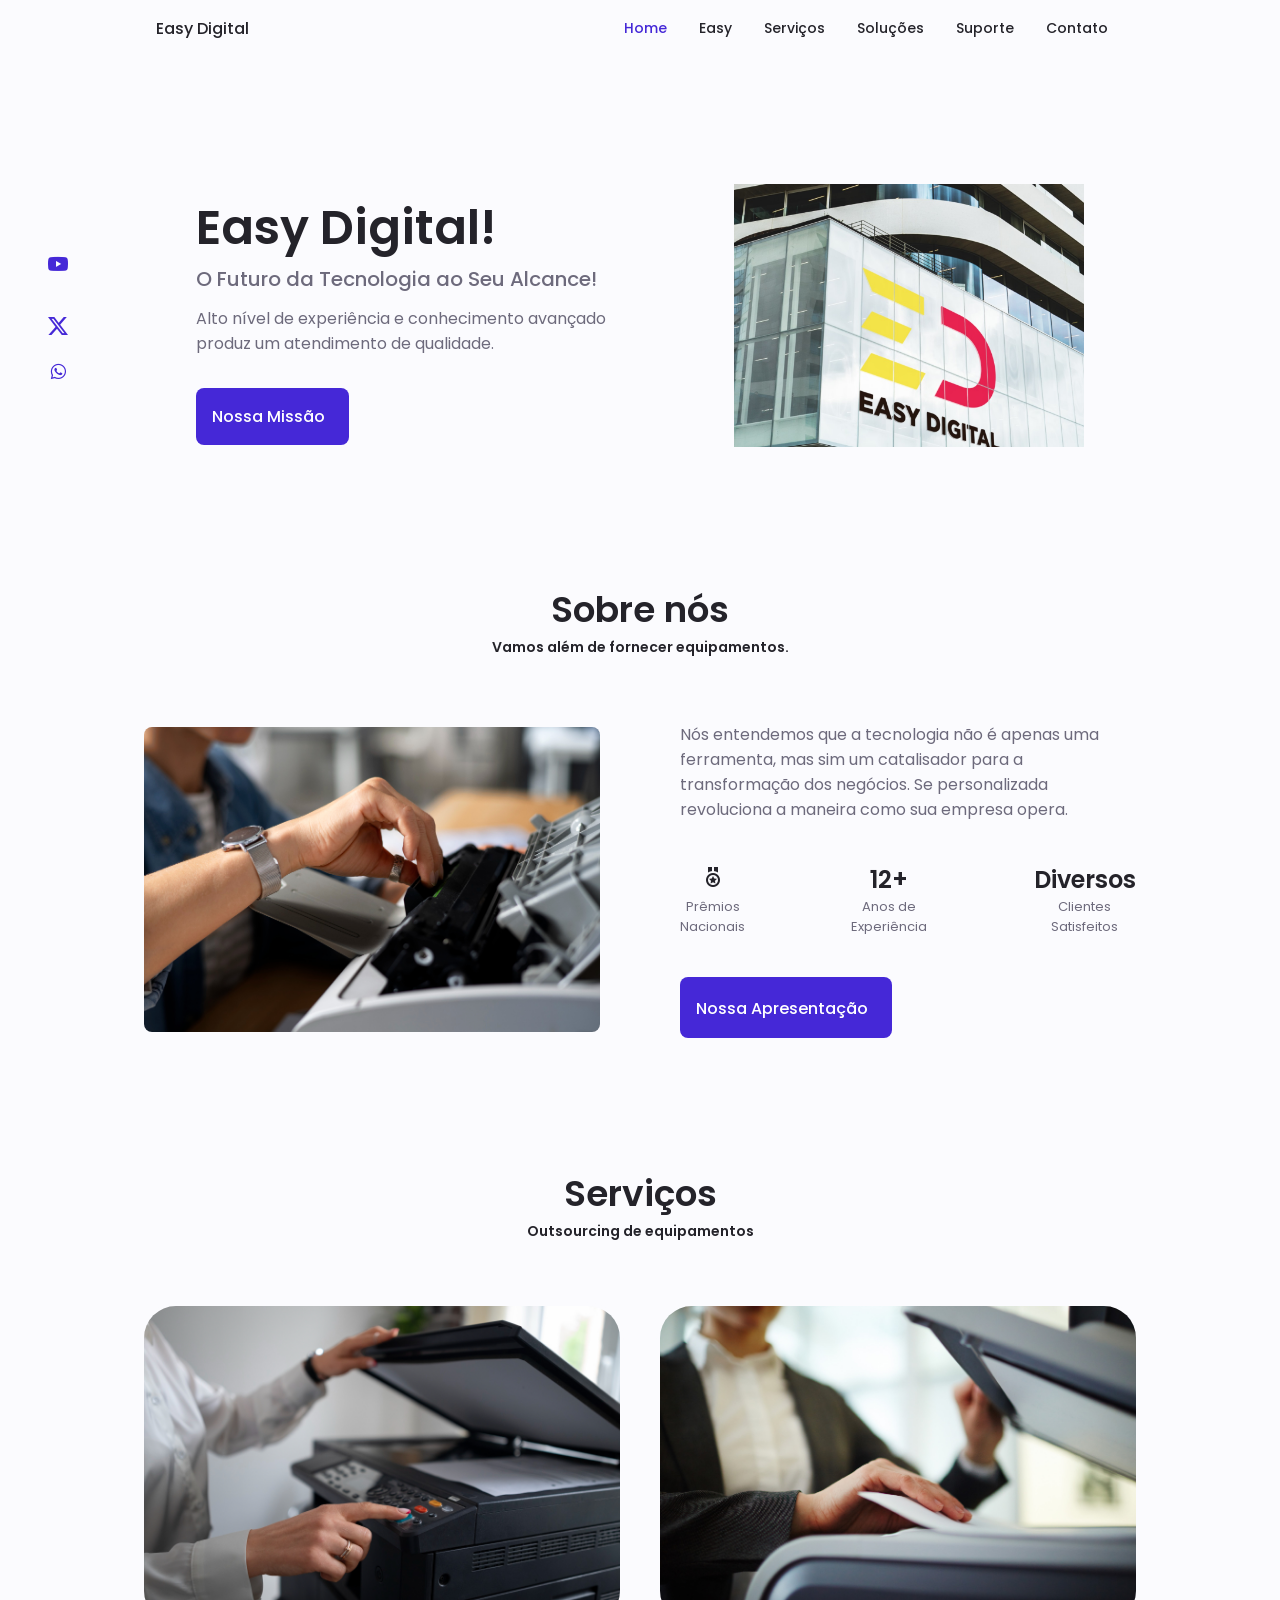
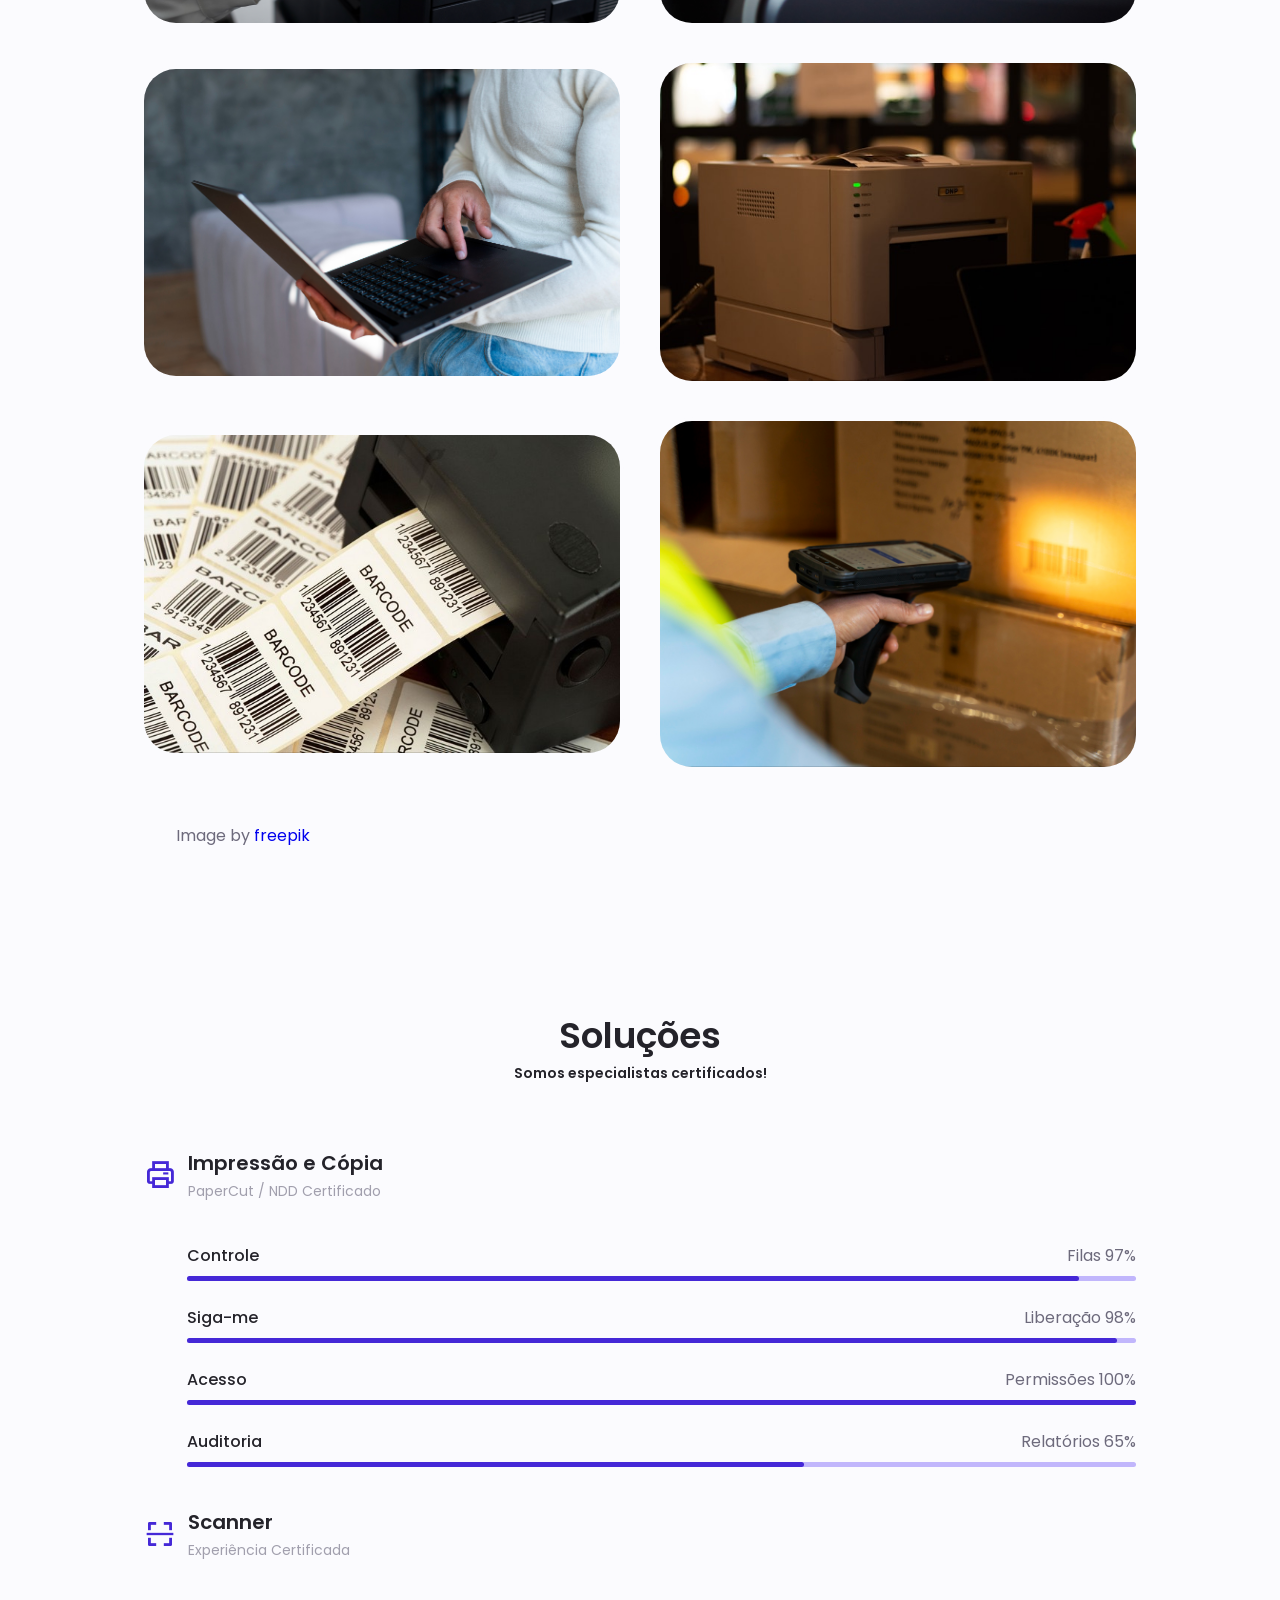
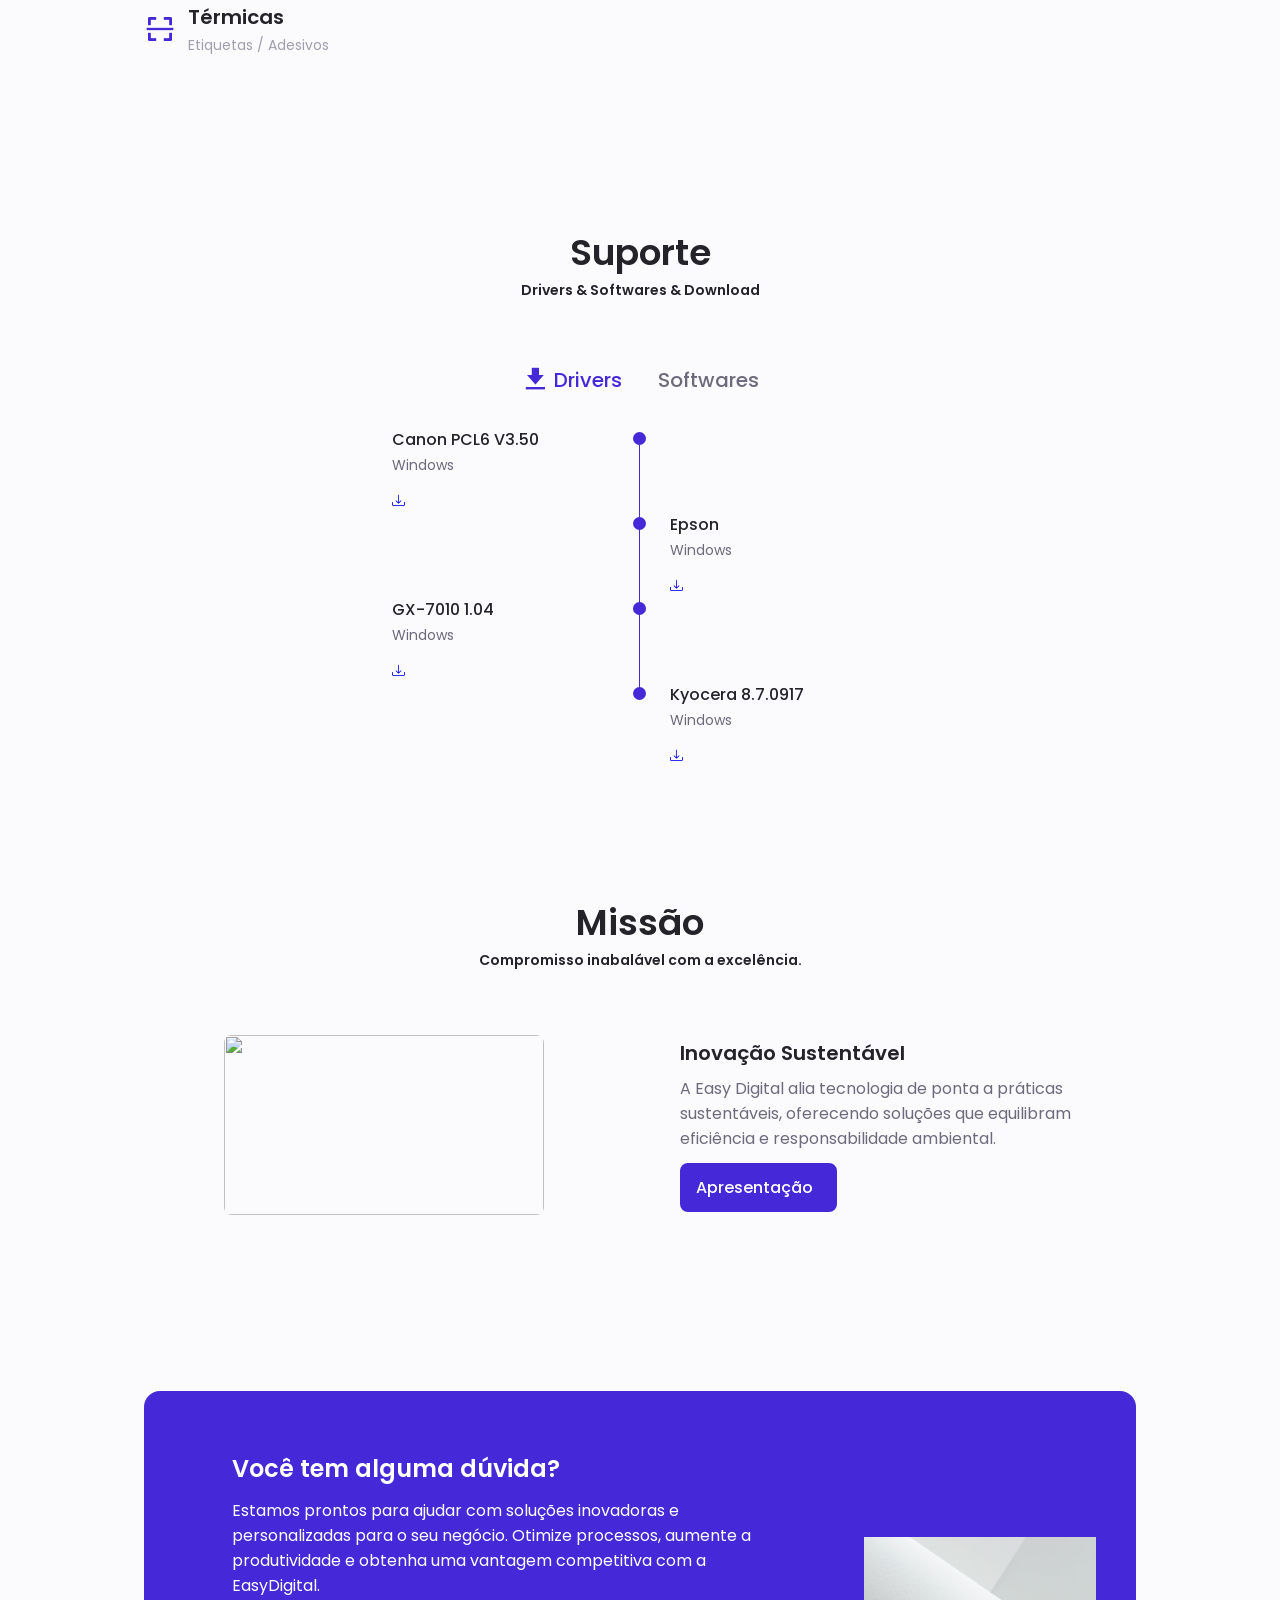
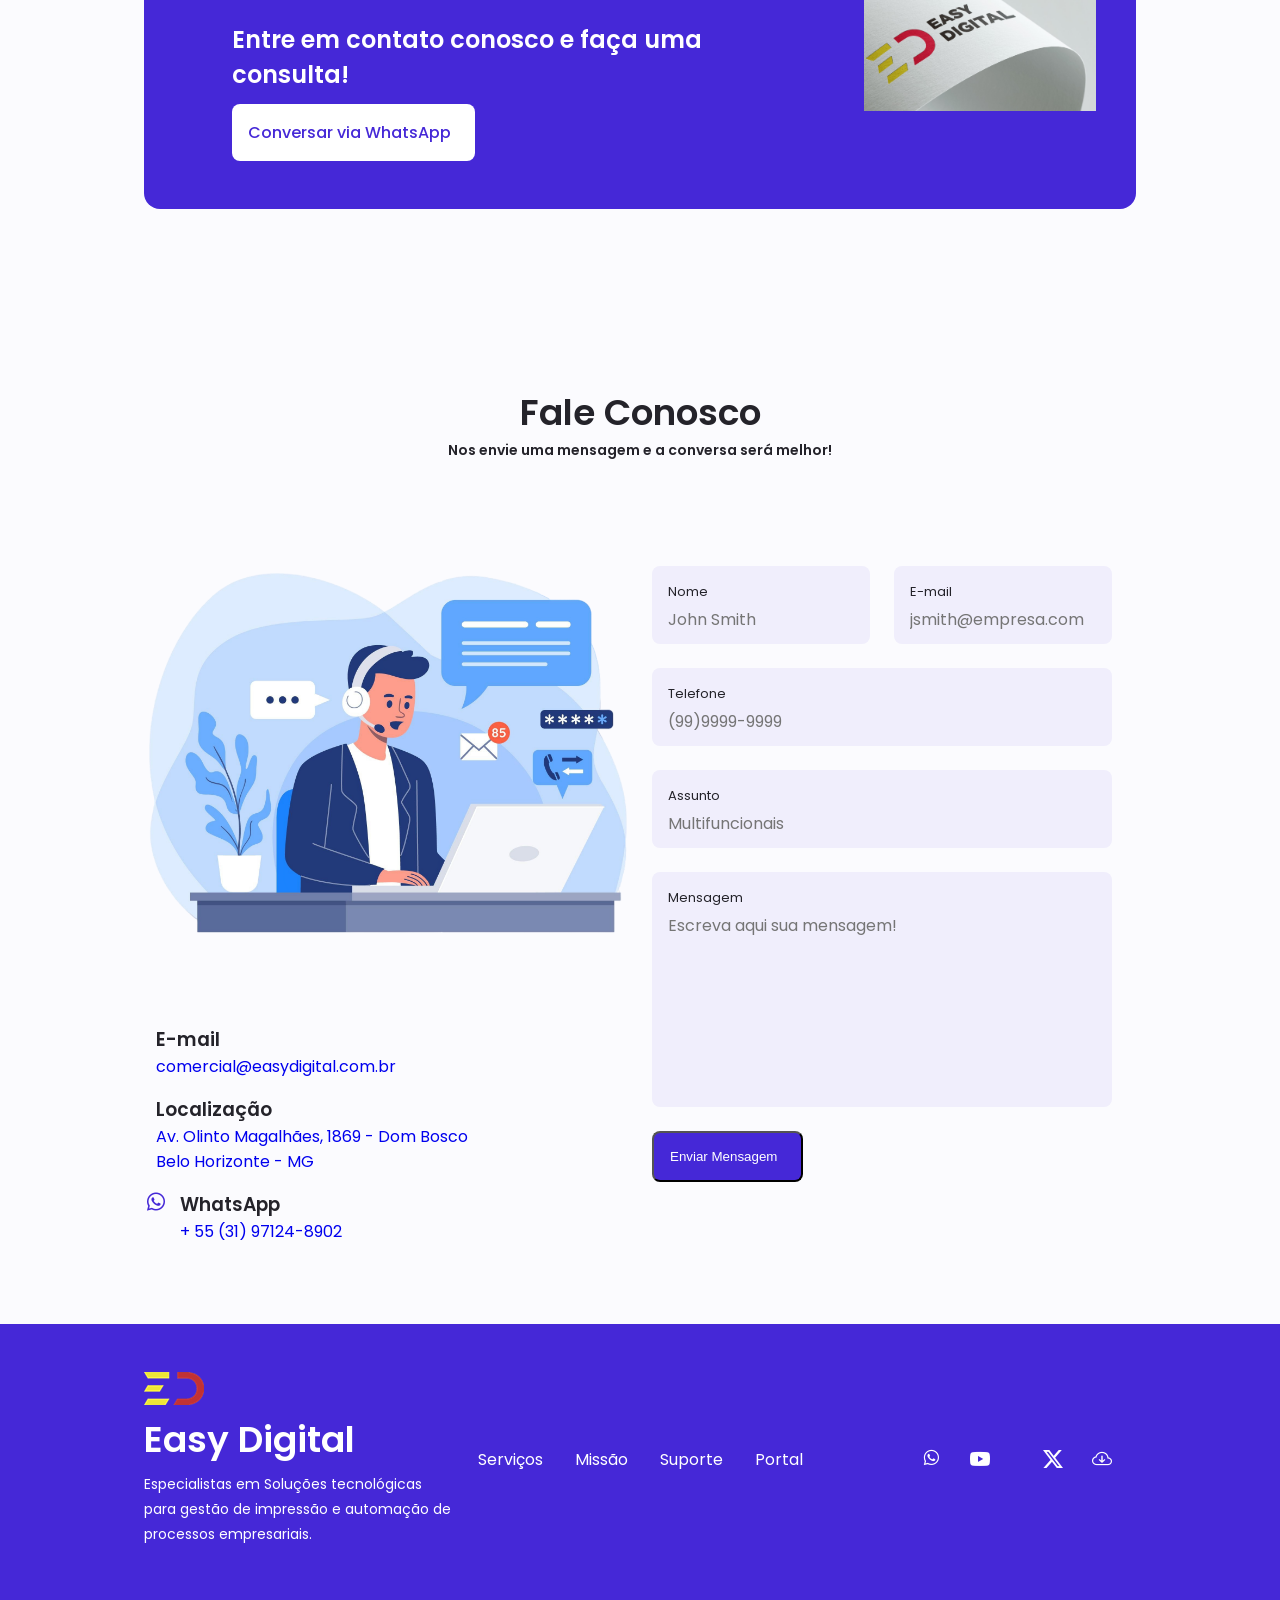
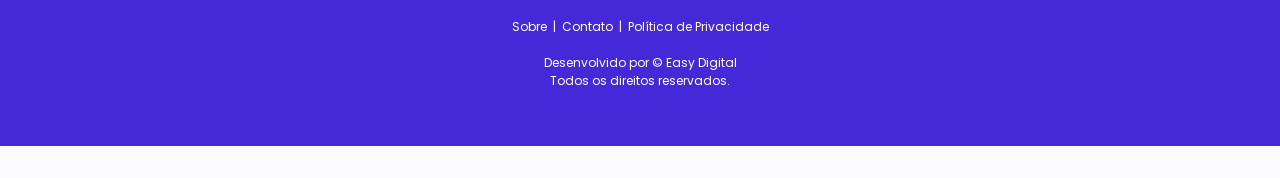
==== commit 6fbecc31: "Add files via upload" ====
--- a/index.html
+++ b/index.html
@@ -923,7 +923,12 @@
                 </div>
             </div>
 
-            <p class="footer__copy">Desenvolvido por &#169; Easy Digital
+            <p class="footer__copy">
+                <a href="#about" style="color:#fff;">Sobre</a> &nbsp;|&nbsp;
+                <a href="#contact" style="color:#fff;">Contato</a> &nbsp;|&nbsp;
+                <a href="privacidade.html" style="color:#fff;">Política de Privacidade</a>
+                <br><br>
+                Desenvolvido por &#169; Easy Digital
                 <br>
                 Todos os direitos reservados.
             </p>
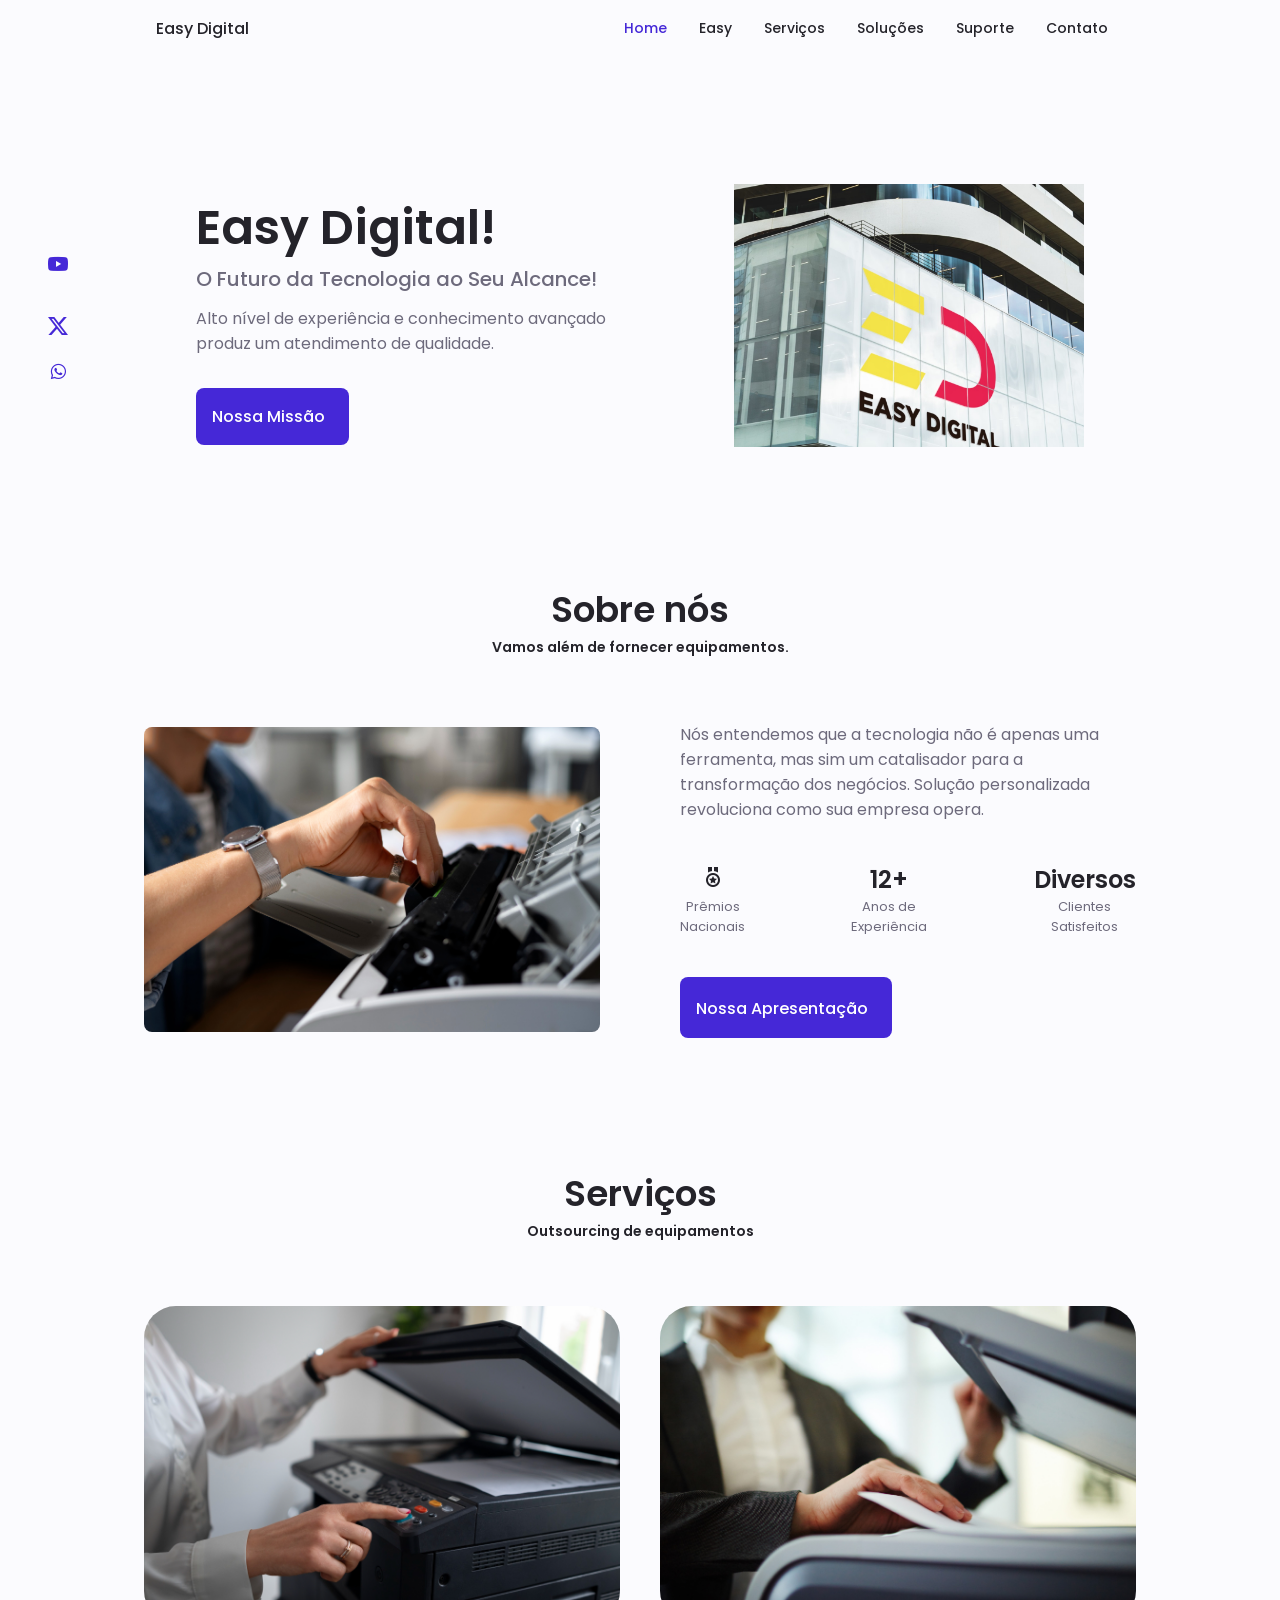
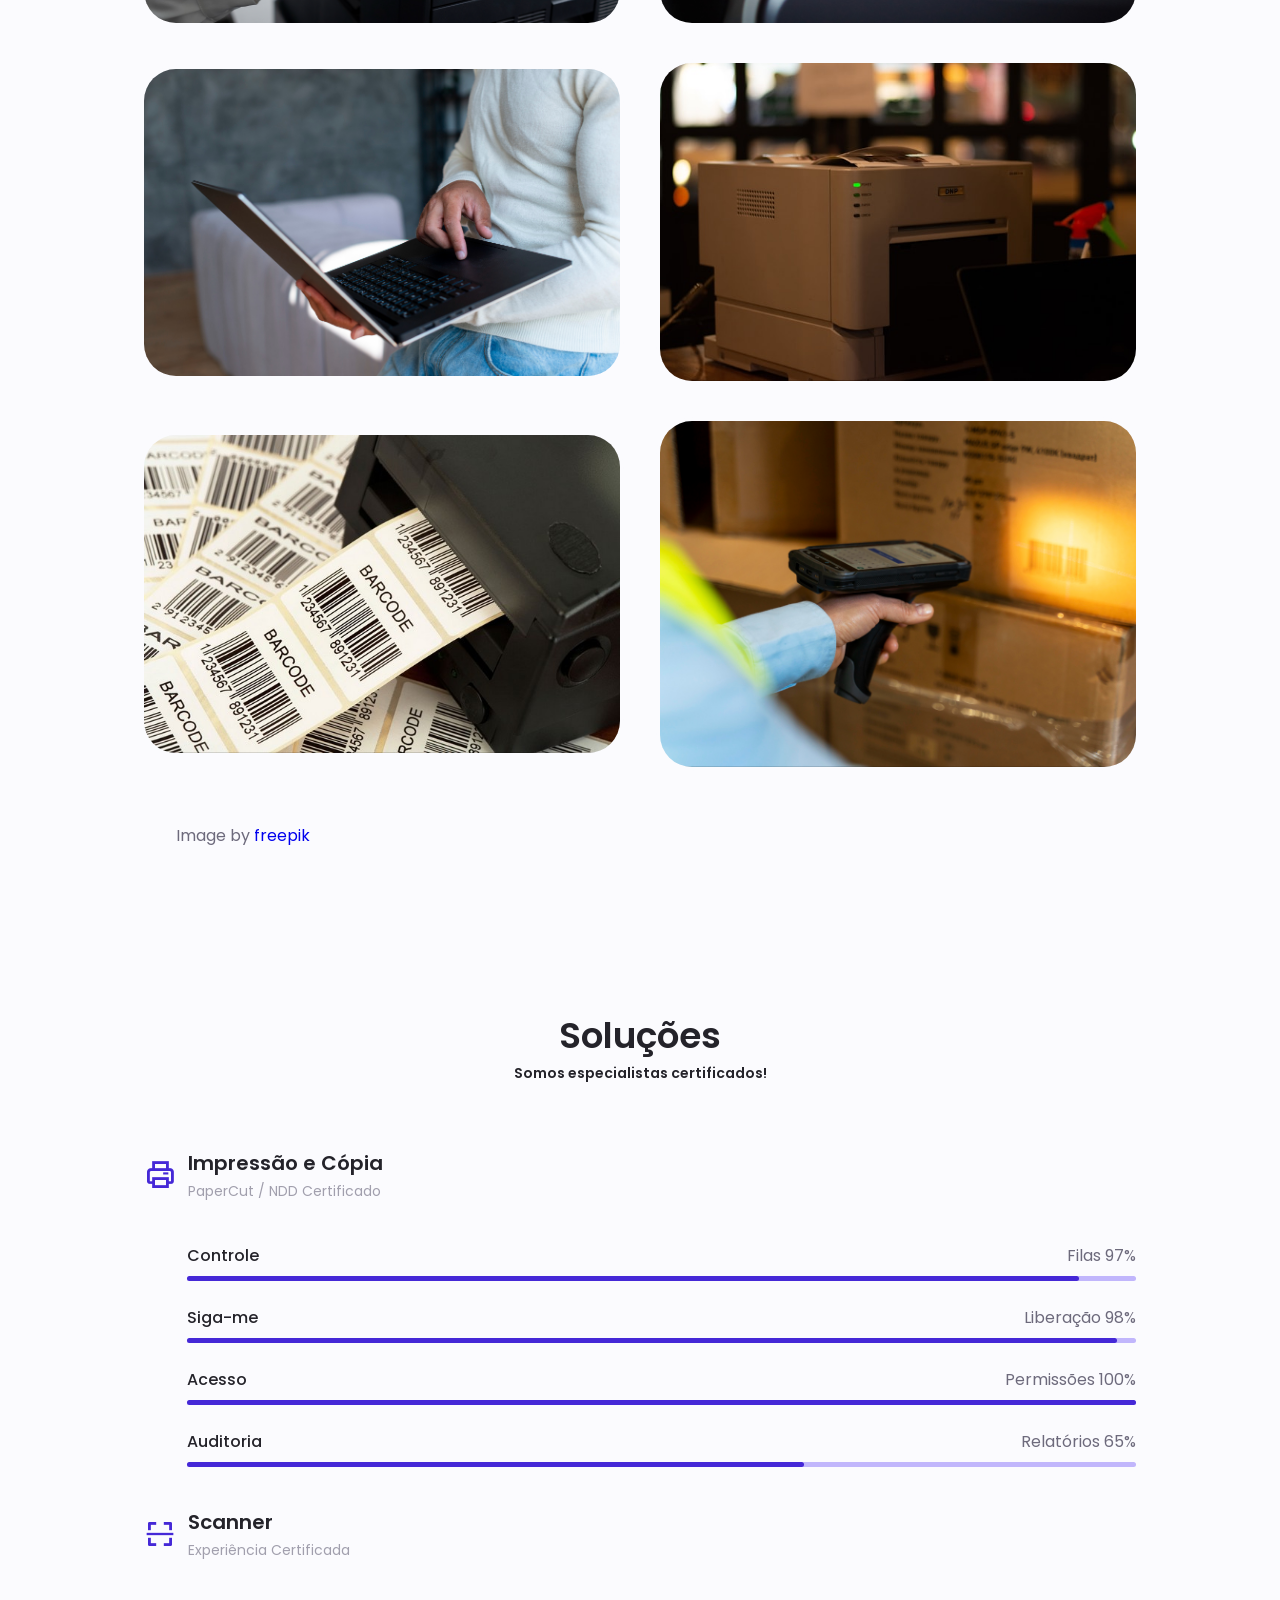
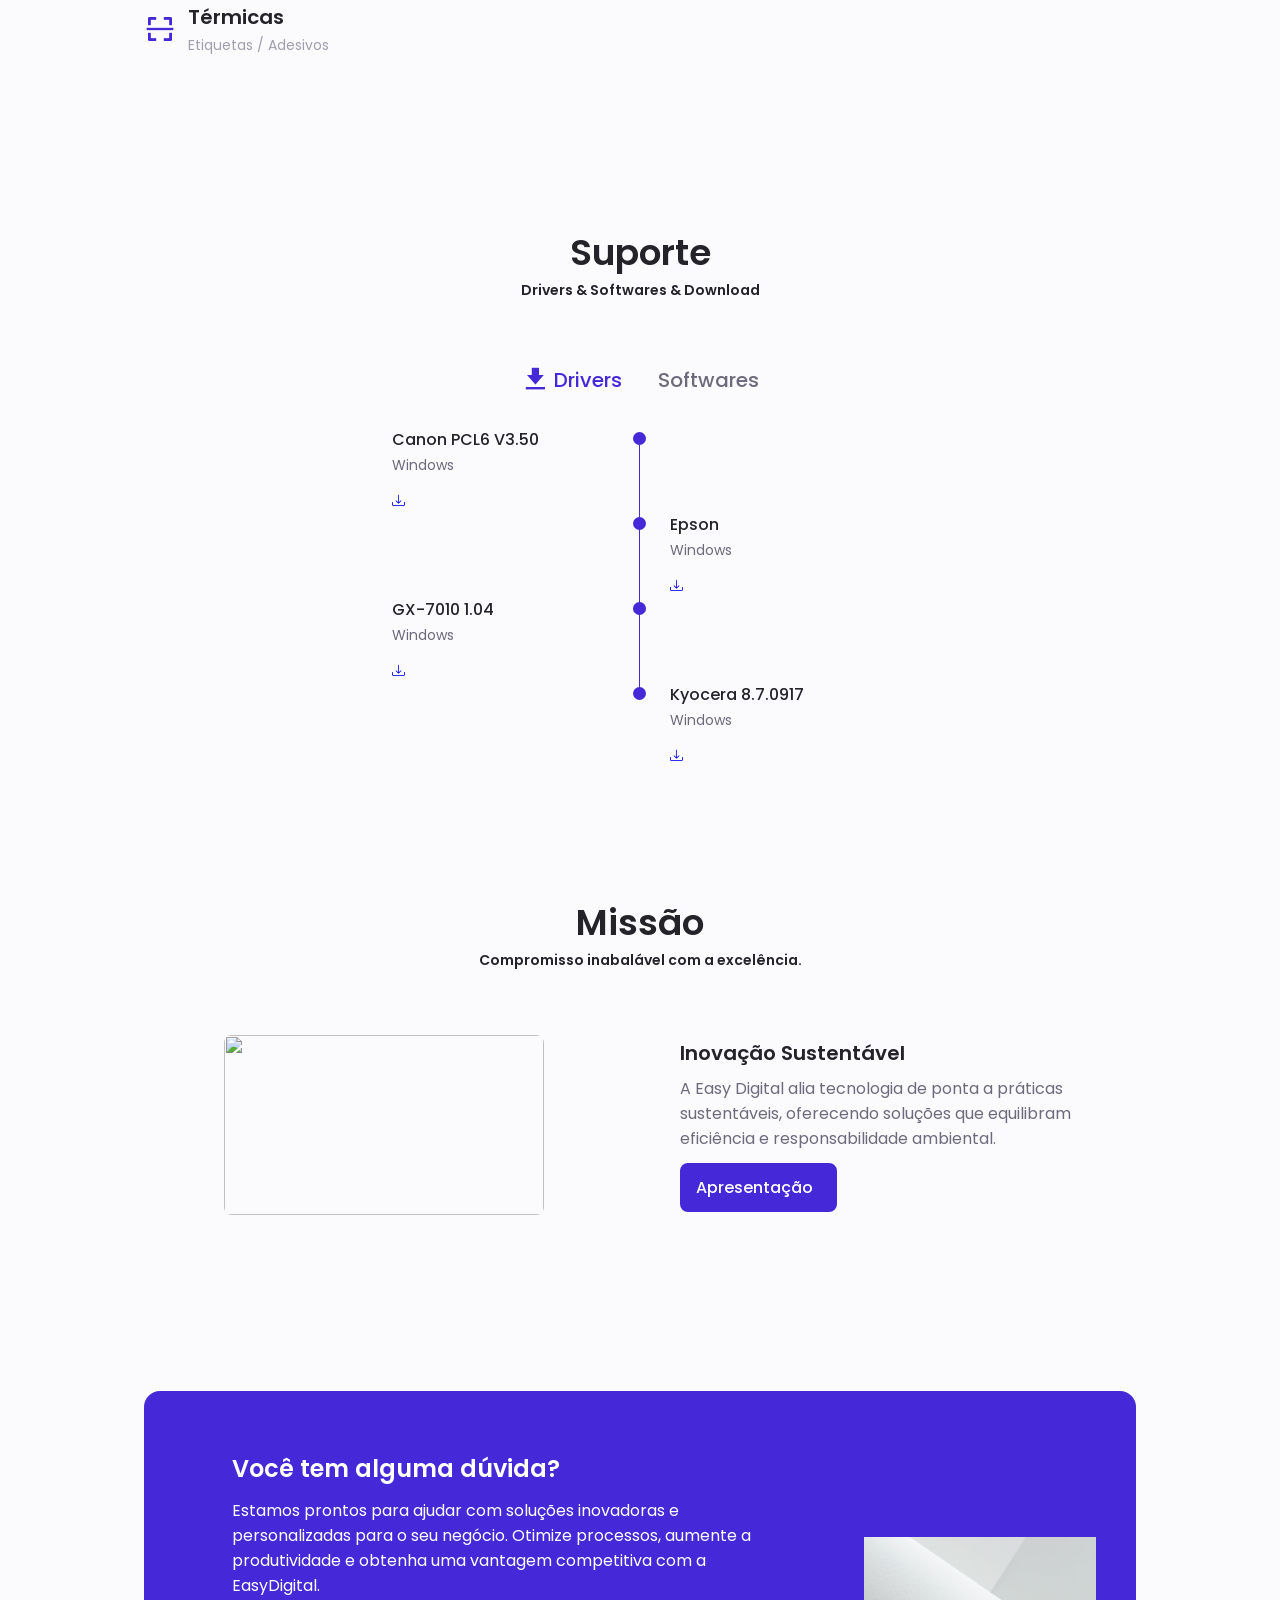
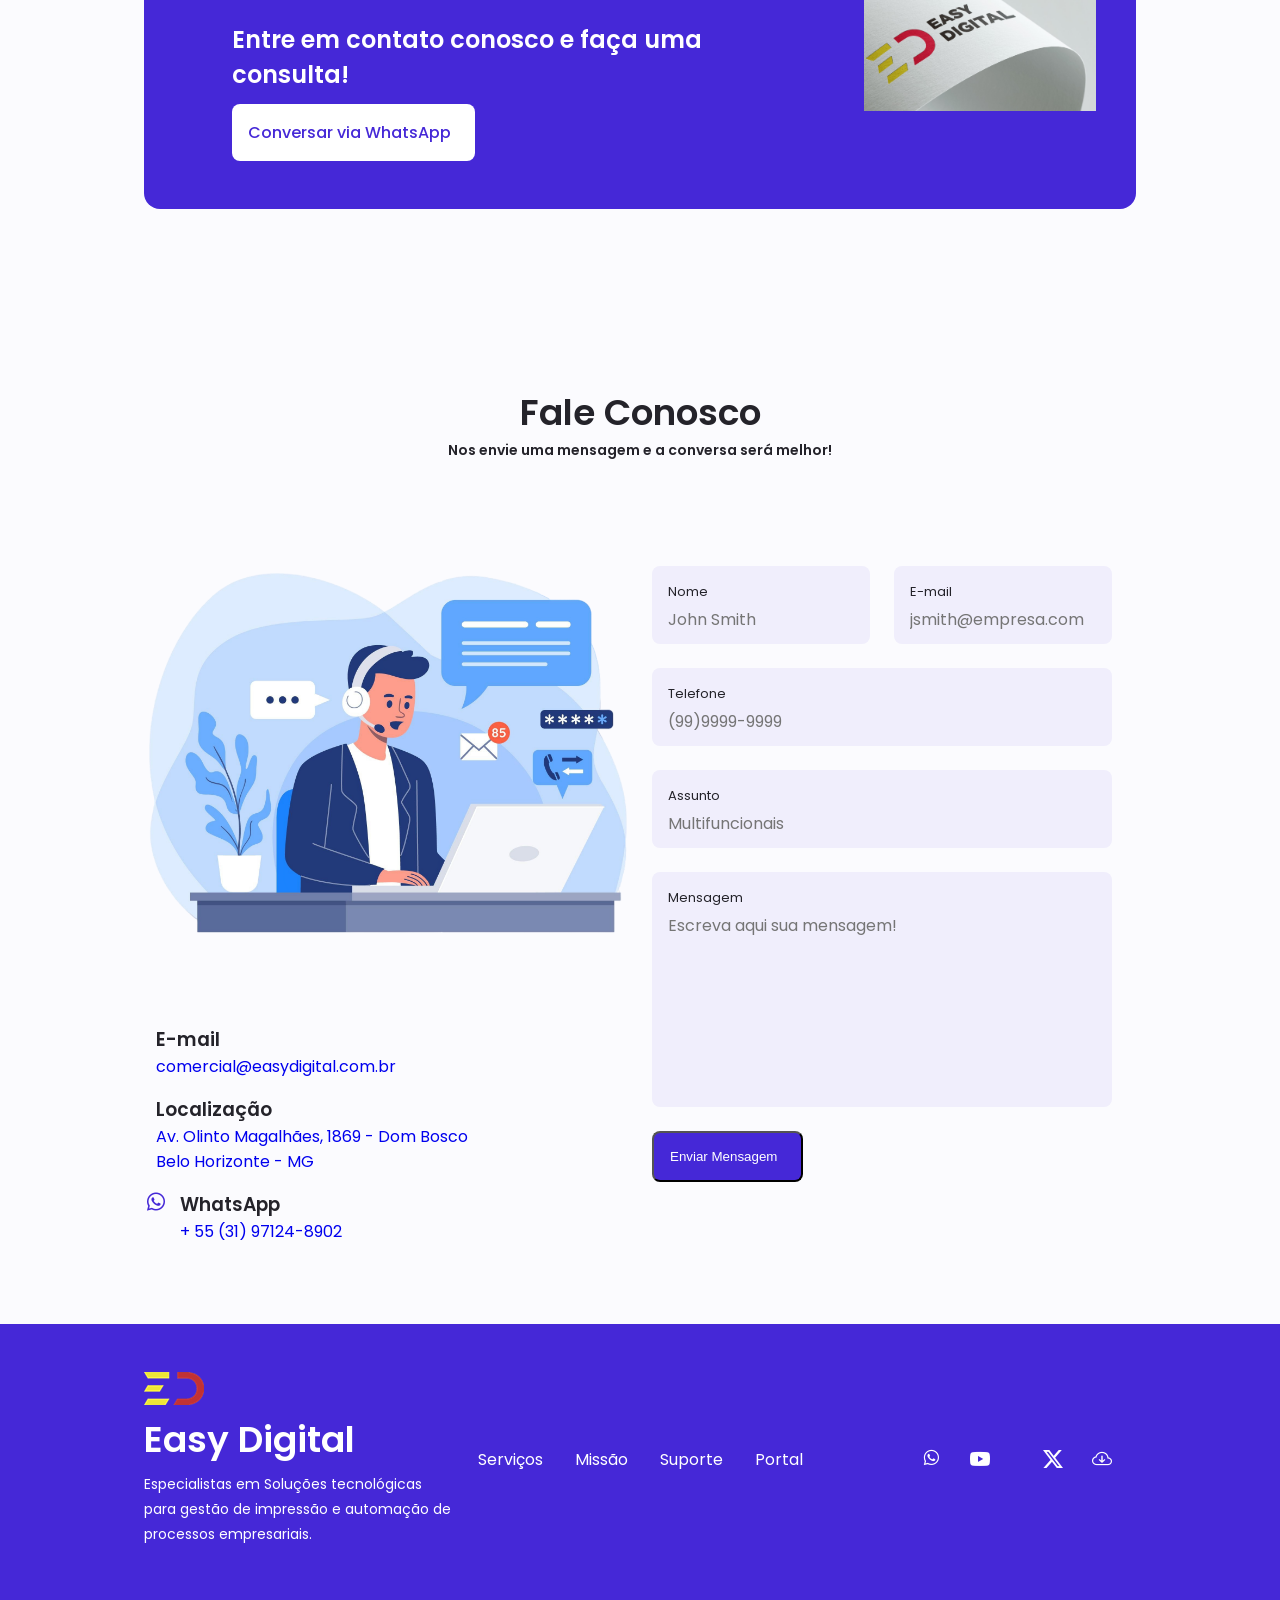
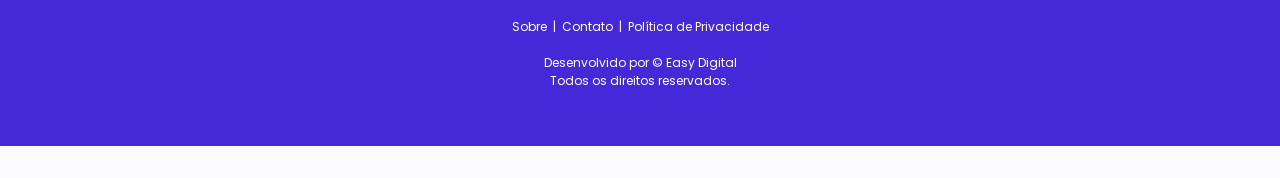
==== commit 8159c356: "Add files via upload" ====
--- a/index.html
+++ b/index.html
@@ -186,8 +186,8 @@
 
                 <div class="about__data">
                     <p class="about__description">Nós entendemos que a tecnologia não é apenas uma ferramenta, mas sim
-                        um catalisador para a transformação dos negócios. Se personalizada revoluciona a maneira como
-                        sua empresa opera.
+                        um catalisador para a transformação dos negócios. Solução personalizada revoluciona 
+                        como sua empresa opera.
                     </p>
 
                     <div class="about__info">
@@ -411,7 +411,7 @@
                             <div class="skills__data">
                                 <div class="skills__titles">
                                     <h3 class="skills__name">OCR</h3>
-                                    <span class="skills__number">Localização Textual 38%</span>
+                                    <span class="skills__number">Localização Textual 97%</span>
 
                                 </div>
                                 <div class="skills__bar">
